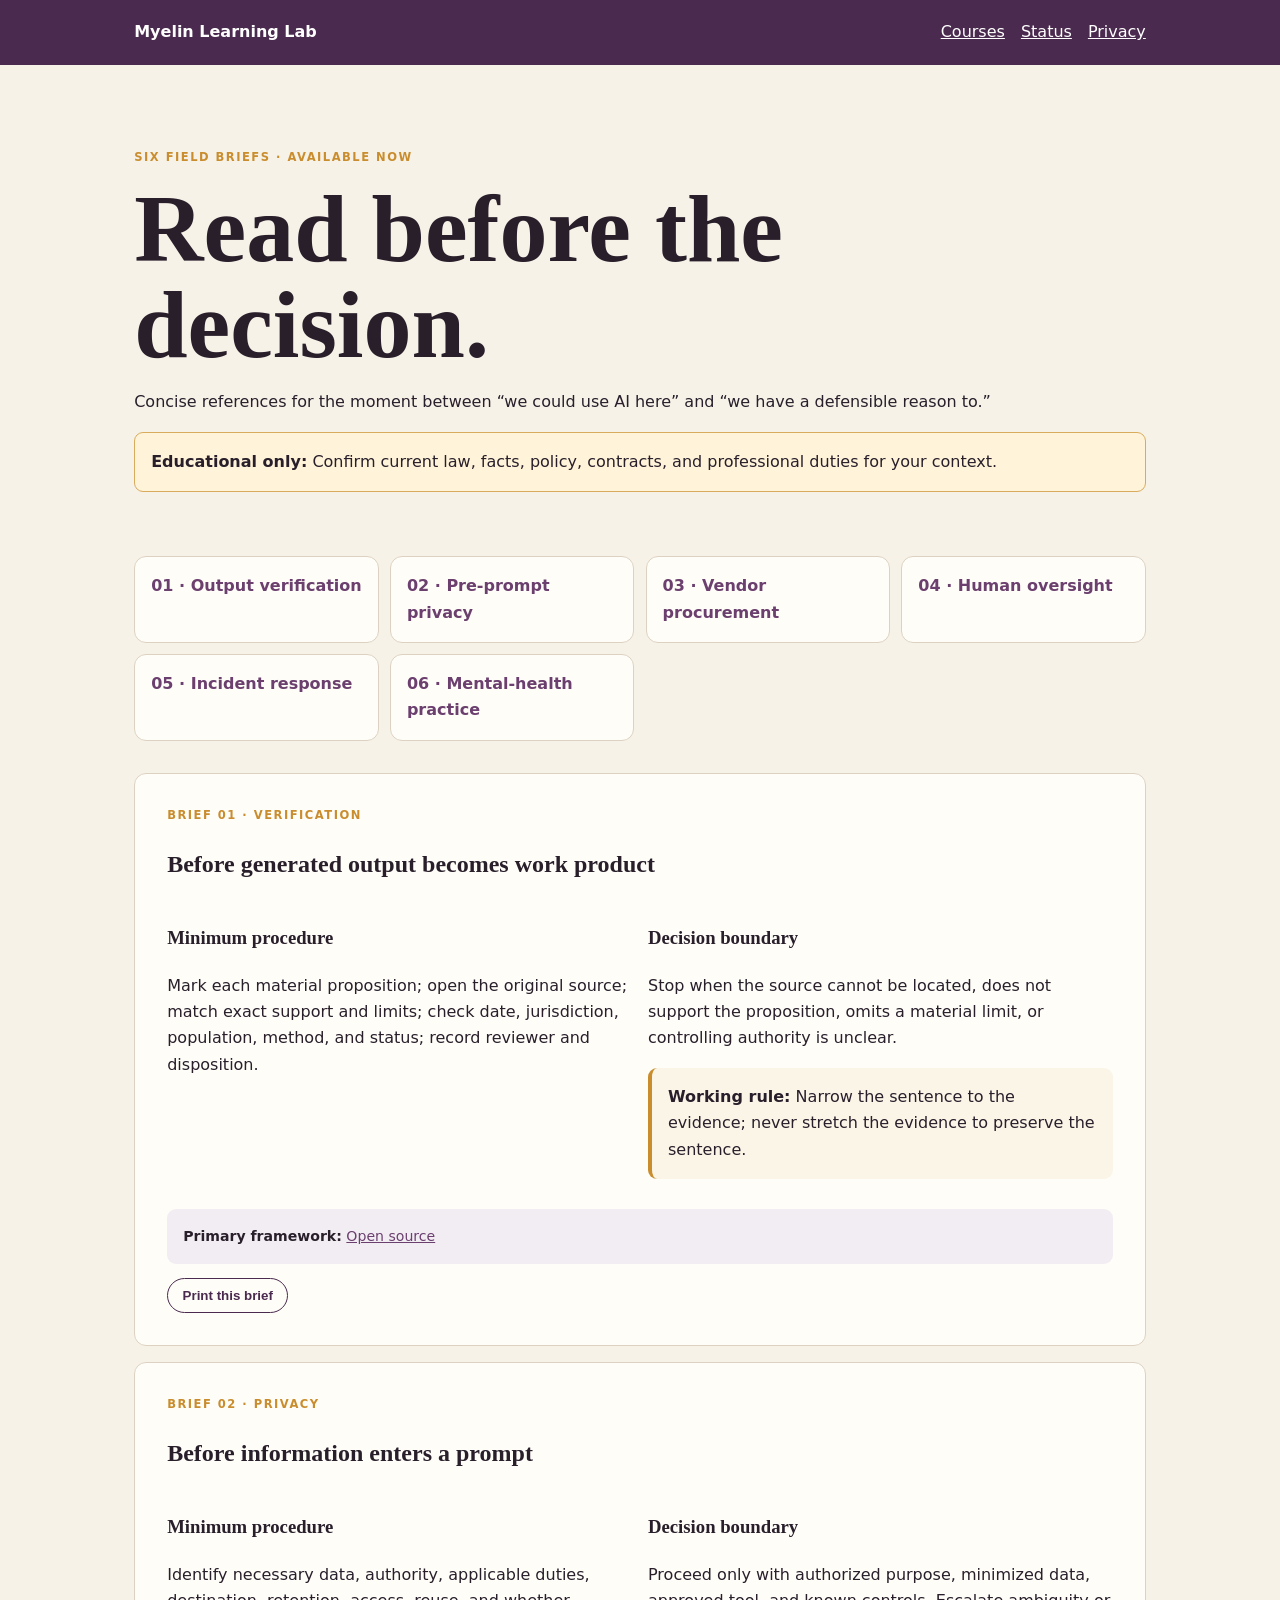
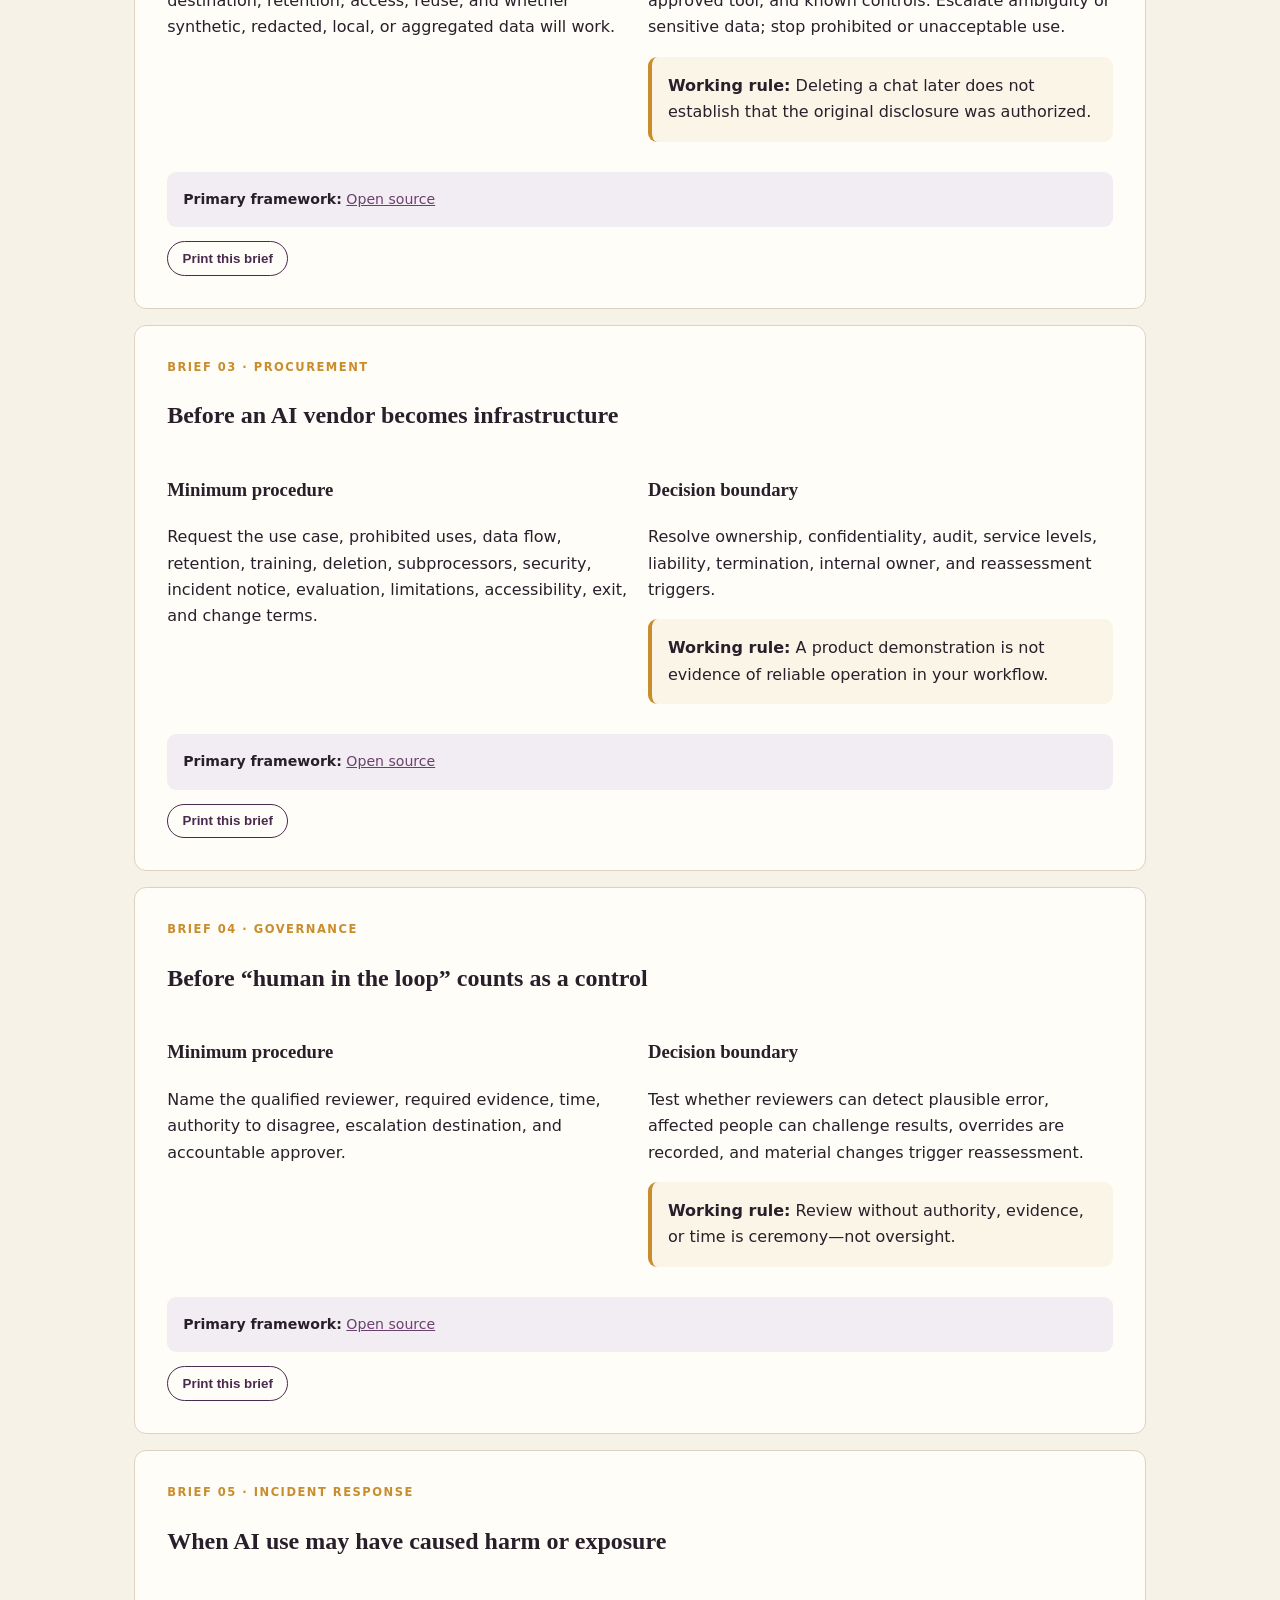
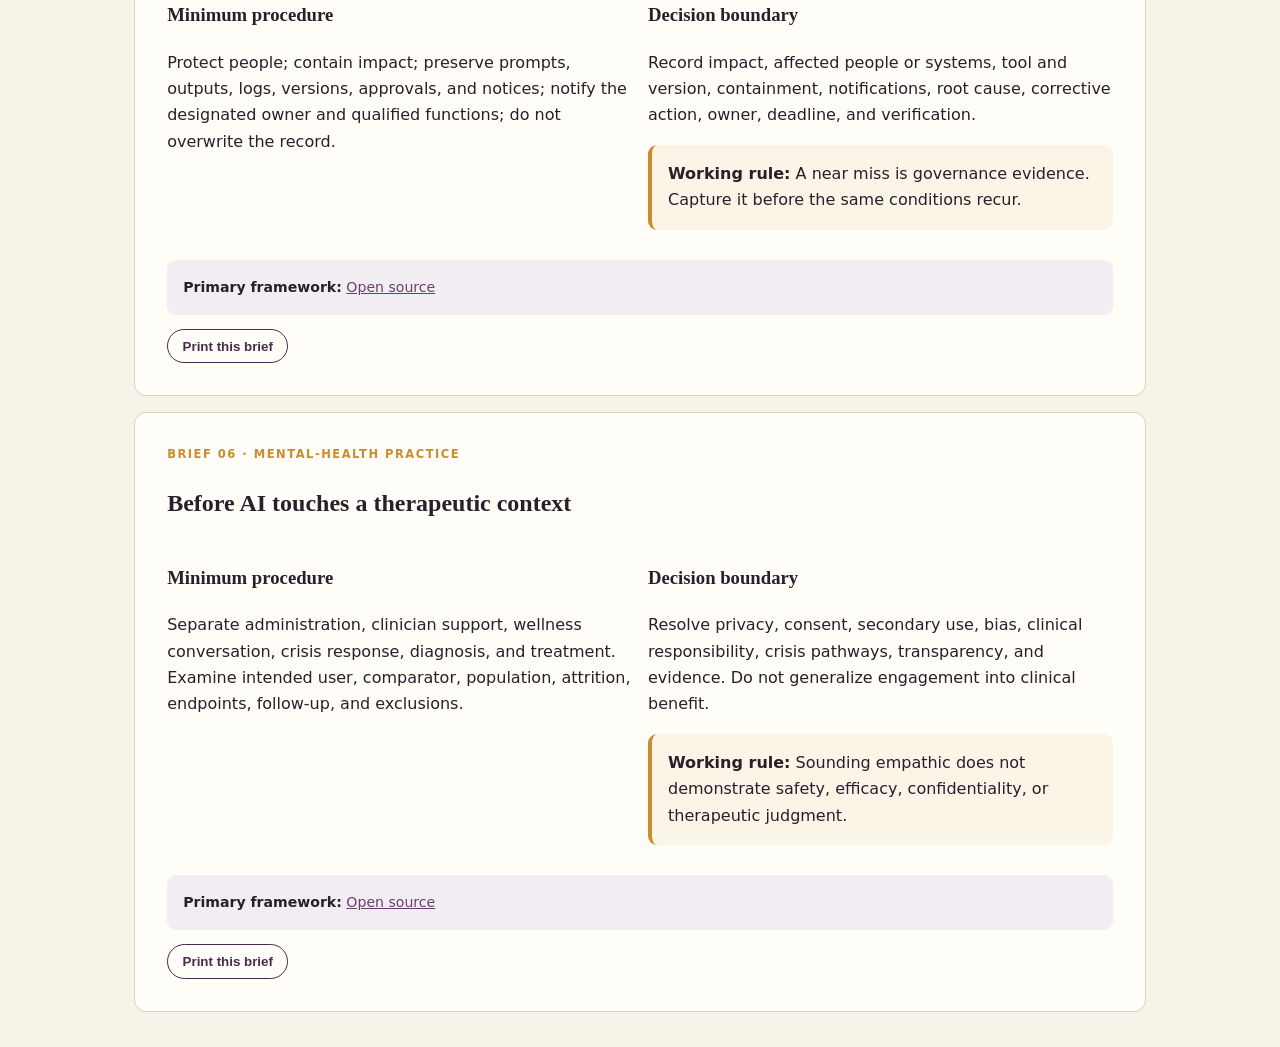
==== briefs.html @ 173fca07 "Add Myelin course and brief catalog" ====
<!doctype html><html lang="en"><head><meta charset="utf-8"><meta name="viewport" content="width=device-width,initial-scale=1"><title>Brief Library · Myelin</title><meta name="description" content="Six source-linked field briefs for responsible AI work."><style>:root{--p:#4a2a4e;--g:#c98d2e;--bg:#f7f2e8;--paper:#fffdf8;--ink:#281f2b;--line:#ddd2c1}*{box-sizing:border-box}html{scroll-behavior:smooth}body{margin:0;background:var(--bg);color:var(--ink);font:16px/1.65 system-ui}a{color:#6b3f6e}.wrap{max-width:1050px;margin:auto;padding:1.2rem}header{background:var(--p);color:white}header .wrap{display:flex;gap:1rem}header strong{margin-right:auto}header a{color:white}h1,h2,h3{font-family:Georgia,serif}.hero{padding:4rem 0 2rem}h1{font-size:clamp(3rem,8vw,6rem);line-height:1;margin:.15em 0}.eyebrow{text-transform:uppercase;letter-spacing:.13em;color:var(--g);font-size:.72rem;font-weight:800}.notice,.callout,.source{padding:1rem;border-radius:9px}.notice{background:#fff4d9;border:1px solid #d9ab5d}.index{display:grid;grid-template-columns:repeat(auto-fit,minmax(220px,1fr));gap:.7rem;margin:2rem 0}.index a,.brief{background:var(--paper);border:1px solid var(--line);border-radius:12px;padding:1rem}.index a{text-decoration:none;font-weight:750}.brief{margin:1rem 0;padding:clamp(1.2rem,4vw,2rem)}.cols{display:grid;grid-template-columns:1fr 1fr;gap:1rem}.callout{border-left:4px solid var(--g);background:#fbf5e8}.source{background:#f2edf3;font-size:.88rem}.print{border:1px solid var(--p);border-radius:999px;padding:.55rem .9rem;background:transparent;color:var(--p);font-weight:750}@media(max-width:700px){.cols{grid-template-columns:1fr}}@media print{header,.hero,.index,.print{display:none}.brief{display:none;border:0}.brief.printing{display:block}}</style></head><body><header><div class="wrap"><strong>Myelin Learning Lab</strong><a href="/">Courses</a><a href="/status">Status</a><a href="/privacy">Privacy</a></div></header><main class="wrap"><section class="hero"><div class="eyebrow">Six field briefs · available now</div><h1>Read before the decision.</h1><p>Concise references for the moment between “we could use AI here” and “we have a defensible reason to.”</p><div class="notice"><strong>Educational only:</strong> Confirm current law, facts, policy, contracts, and professional duties for your context.</div></section><nav class="index"><a href="#verification">01 · Output verification</a><a href="#privacy">02 · Pre-prompt privacy</a><a href="#procurement">03 · Vendor procurement</a><a href="#oversight">04 · Human oversight</a><a href="#incident">05 · Incident response</a><a href="#mental">06 · Mental-health practice</a></nav><section id="briefs"></section></main><script>
const briefs=[
['verification','Brief 01 · Verification','Before generated output becomes work product','Mark each material proposition; open the original source; match exact support and limits; check date, jurisdiction, population, method, and status; record reviewer and disposition.','Stop when the source cannot be located, does not support the proposition, omits a material limit, or controlling authority is unclear.','Narrow the sentence to the evidence; never stretch the evidence to preserve the sentence.','https://www.nist.gov/itl/ai-risk-management-framework'],
['privacy','Brief 02 · Privacy','Before information enters a prompt','Identify necessary data, authority, applicable duties, destination, retention, access, reuse, and whether synthetic, redacted, local, or aggregated data will work.','Proceed only with authorized purpose, minimized data, approved tool, and known controls. Escalate ambiguity or sensitive data; stop prohibited or unacceptable use.','Deleting a chat later does not establish that the original disclosure was authorized.','https://www.nist.gov/privacy-framework'],
['procurement','Brief 03 · Procurement','Before an AI vendor becomes infrastructure','Request the use case, prohibited uses, data flow, retention, training, deletion, subprocessors, security, incident notice, evaluation, limitations, accessibility, exit, and change terms.','Resolve ownership, confidentiality, audit, service levels, liability, termination, internal owner, and reassessment triggers.','A product demonstration is not evidence of reliable operation in your workflow.','https://www.ftc.gov/business-guidance/blog/2023/02/keep-your-ai-claims-check'],
['oversight','Brief 04 · Governance','Before “human in the loop” counts as a control','Name the qualified reviewer, required evidence, time, authority to disagree, escalation destination, and accountable approver.','Test whether reviewers can detect plausible error, affected people can challenge results, overrides are recorded, and material changes trigger reassessment.','Review without authority, evidence, or time is ceremony—not oversight.','https://www.nist.gov/itl/ai-risk-management-framework'],
['incident','Brief 05 · Incident response','When AI use may have caused harm or exposure','Protect people; contain impact; preserve prompts, outputs, logs, versions, approvals, and notices; notify the designated owner and qualified functions; do not overwrite the record.','Record impact, affected people or systems, tool and version, containment, notifications, root cause, corrective action, owner, deadline, and verification.','A near miss is governance evidence. Capture it before the same conditions recur.','https://www.nist.gov/publications/artificial-intelligence-risk-management-framework-generative-artificial-intelligence'],
['mental','Brief 06 · Mental-health practice','Before AI touches a therapeutic context','Separate administration, clinician support, wellness conversation, crisis response, diagnosis, and treatment. Examine intended user, comparator, population, attrition, endpoints, follow-up, and exclusions.','Resolve privacy, consent, secondary use, bias, clinical responsibility, crisis pathways, transparency, and evidence. Do not generalize engagement into clinical benefit.','Sounding empathic does not demonstrate safety, efficacy, confidentiality, or therapeutic judgment.','https://www.who.int/publications/i/item/9789240029200']];
document.getElementById('briefs').innerHTML=briefs.map(b=>`<article class="brief" id="${b[0]}"><div class="eyebrow">${b[1]}</div><h2>${b[2]}</h2><div class="cols"><div><h3>Minimum procedure</h3><p>${b[3]}</p></div><div><h3>Decision boundary</h3><p>${b[4]}</p><p class="callout"><strong>Working rule:</strong> ${b[5]}</p></div></div><p class="source"><strong>Primary framework:</strong> <a target="_blank" rel="noopener" href="${b[6]}">Open source</a></p><button class="print">Print this brief</button></article>`).join('');document.querySelectorAll('.print').forEach(x=>x.onclick=()=>{let a=x.closest('.brief');a.classList.add('printing');print();a.classList.remove('printing')});
</script></body></html>
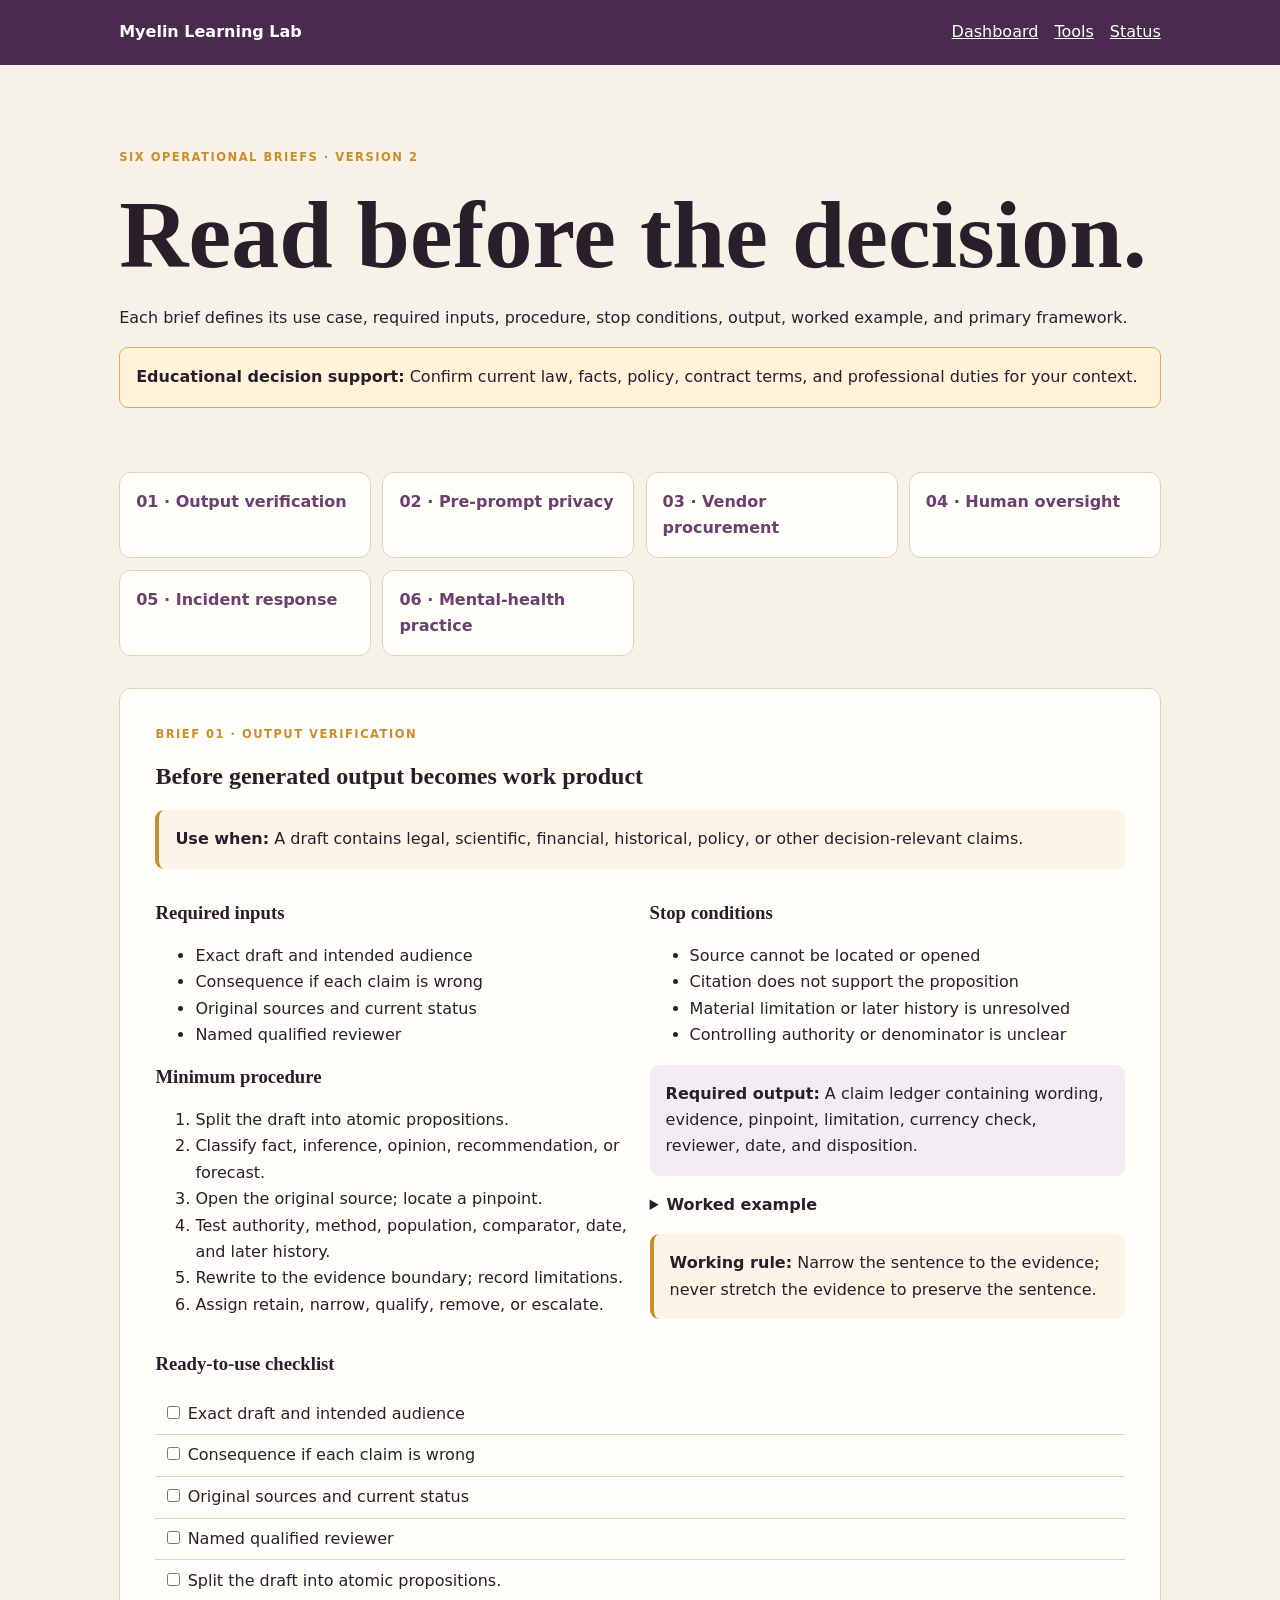
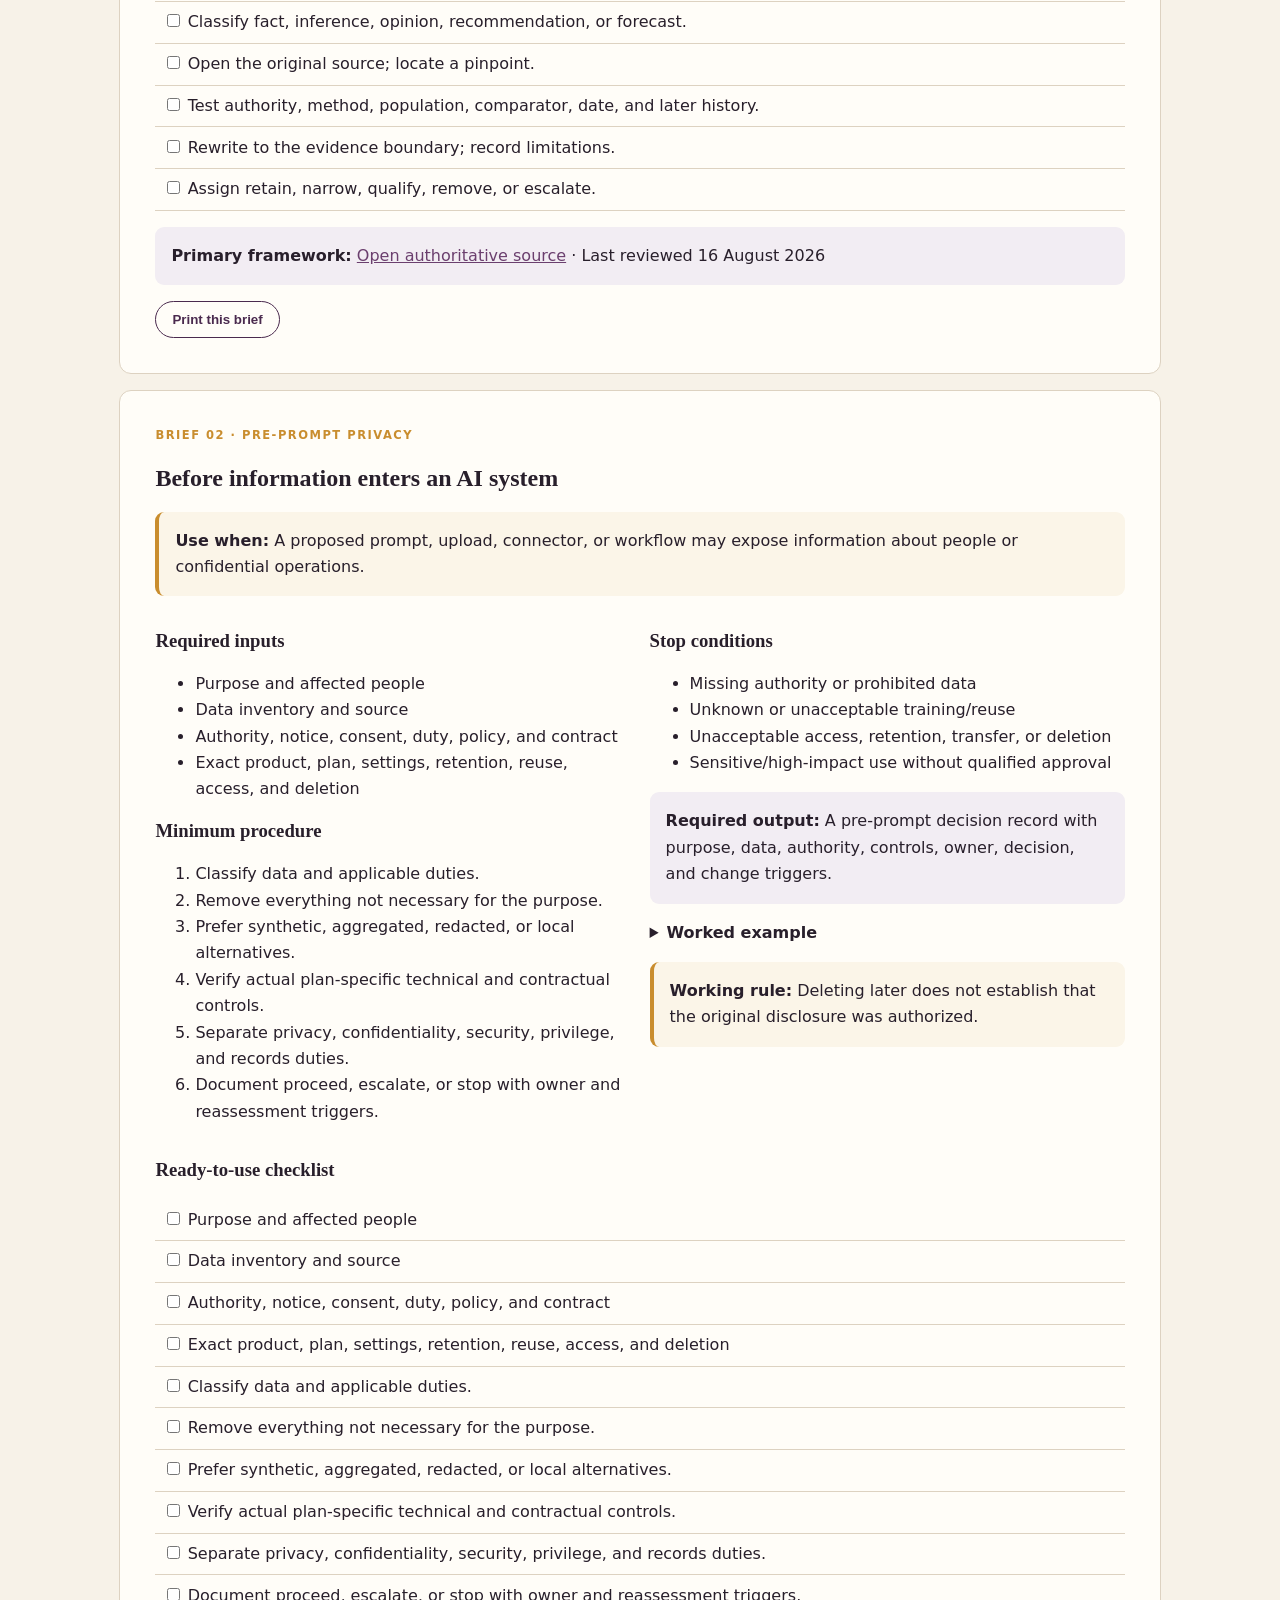
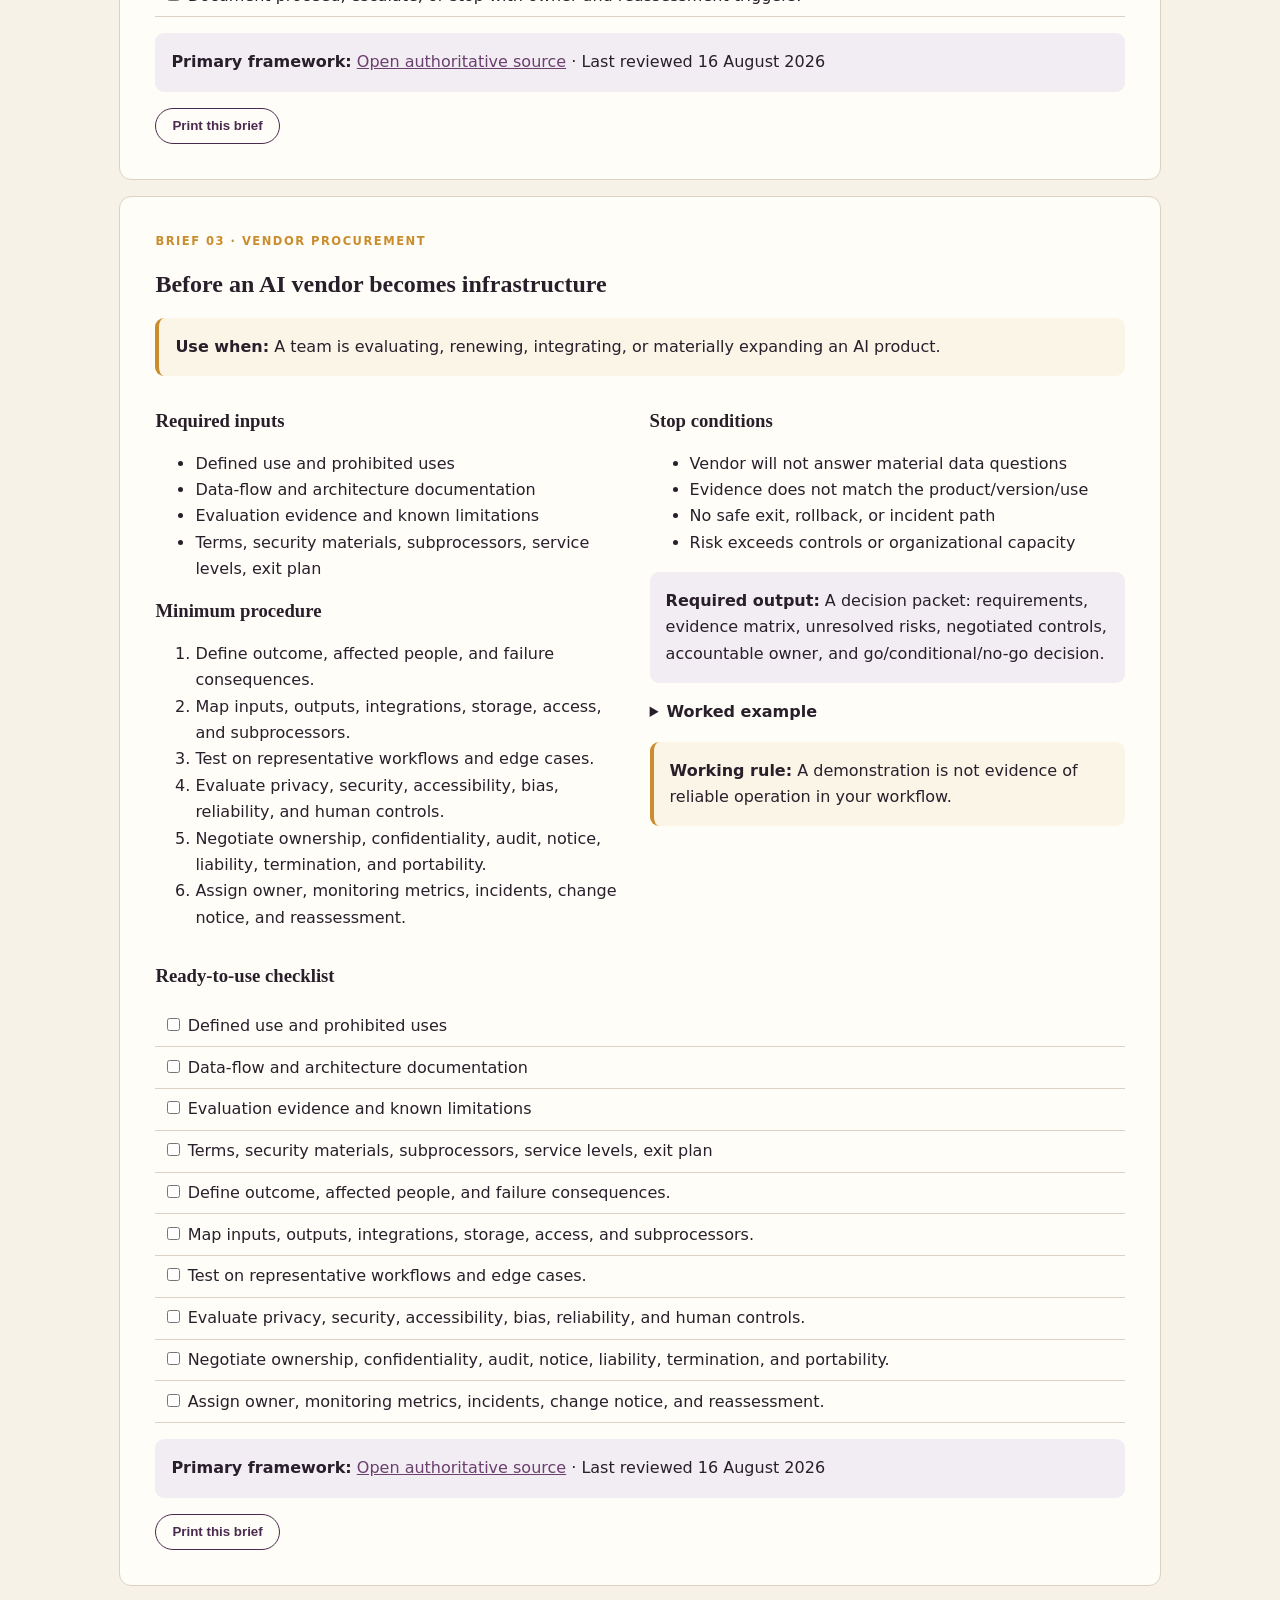
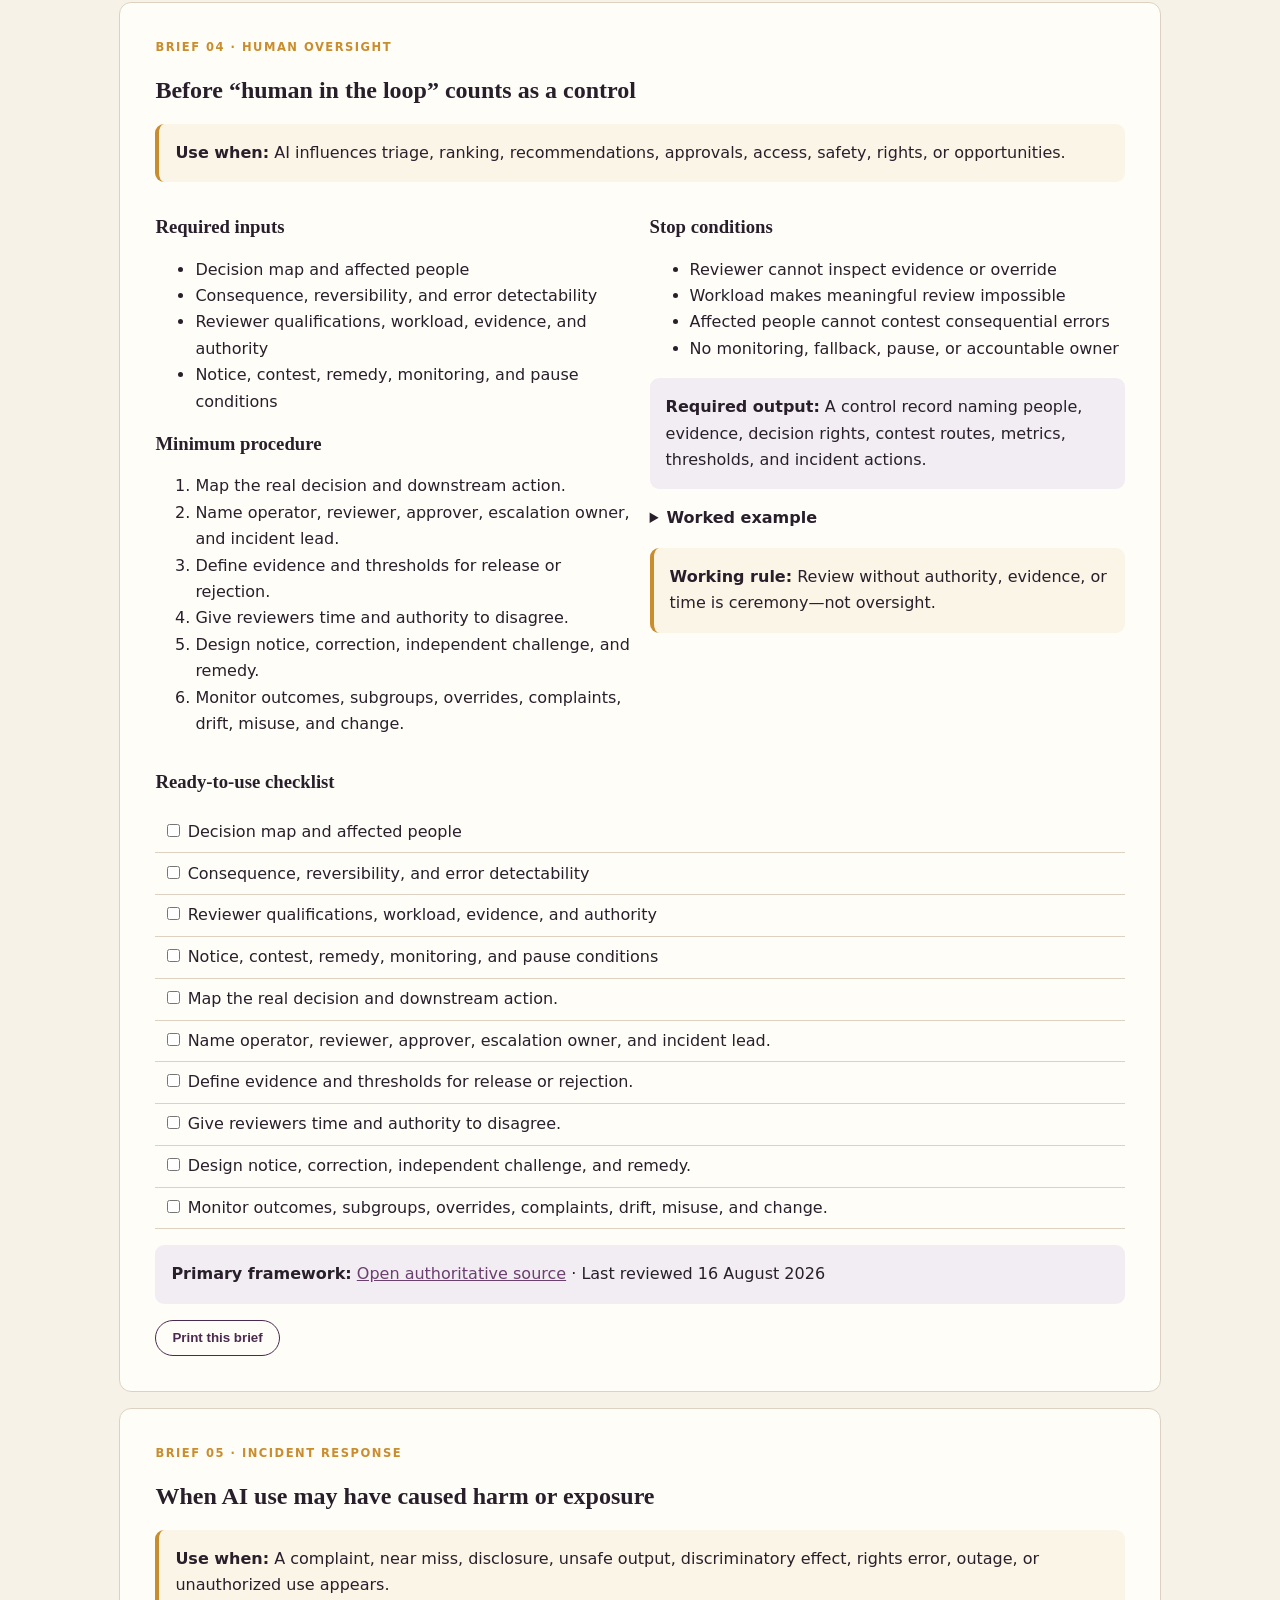
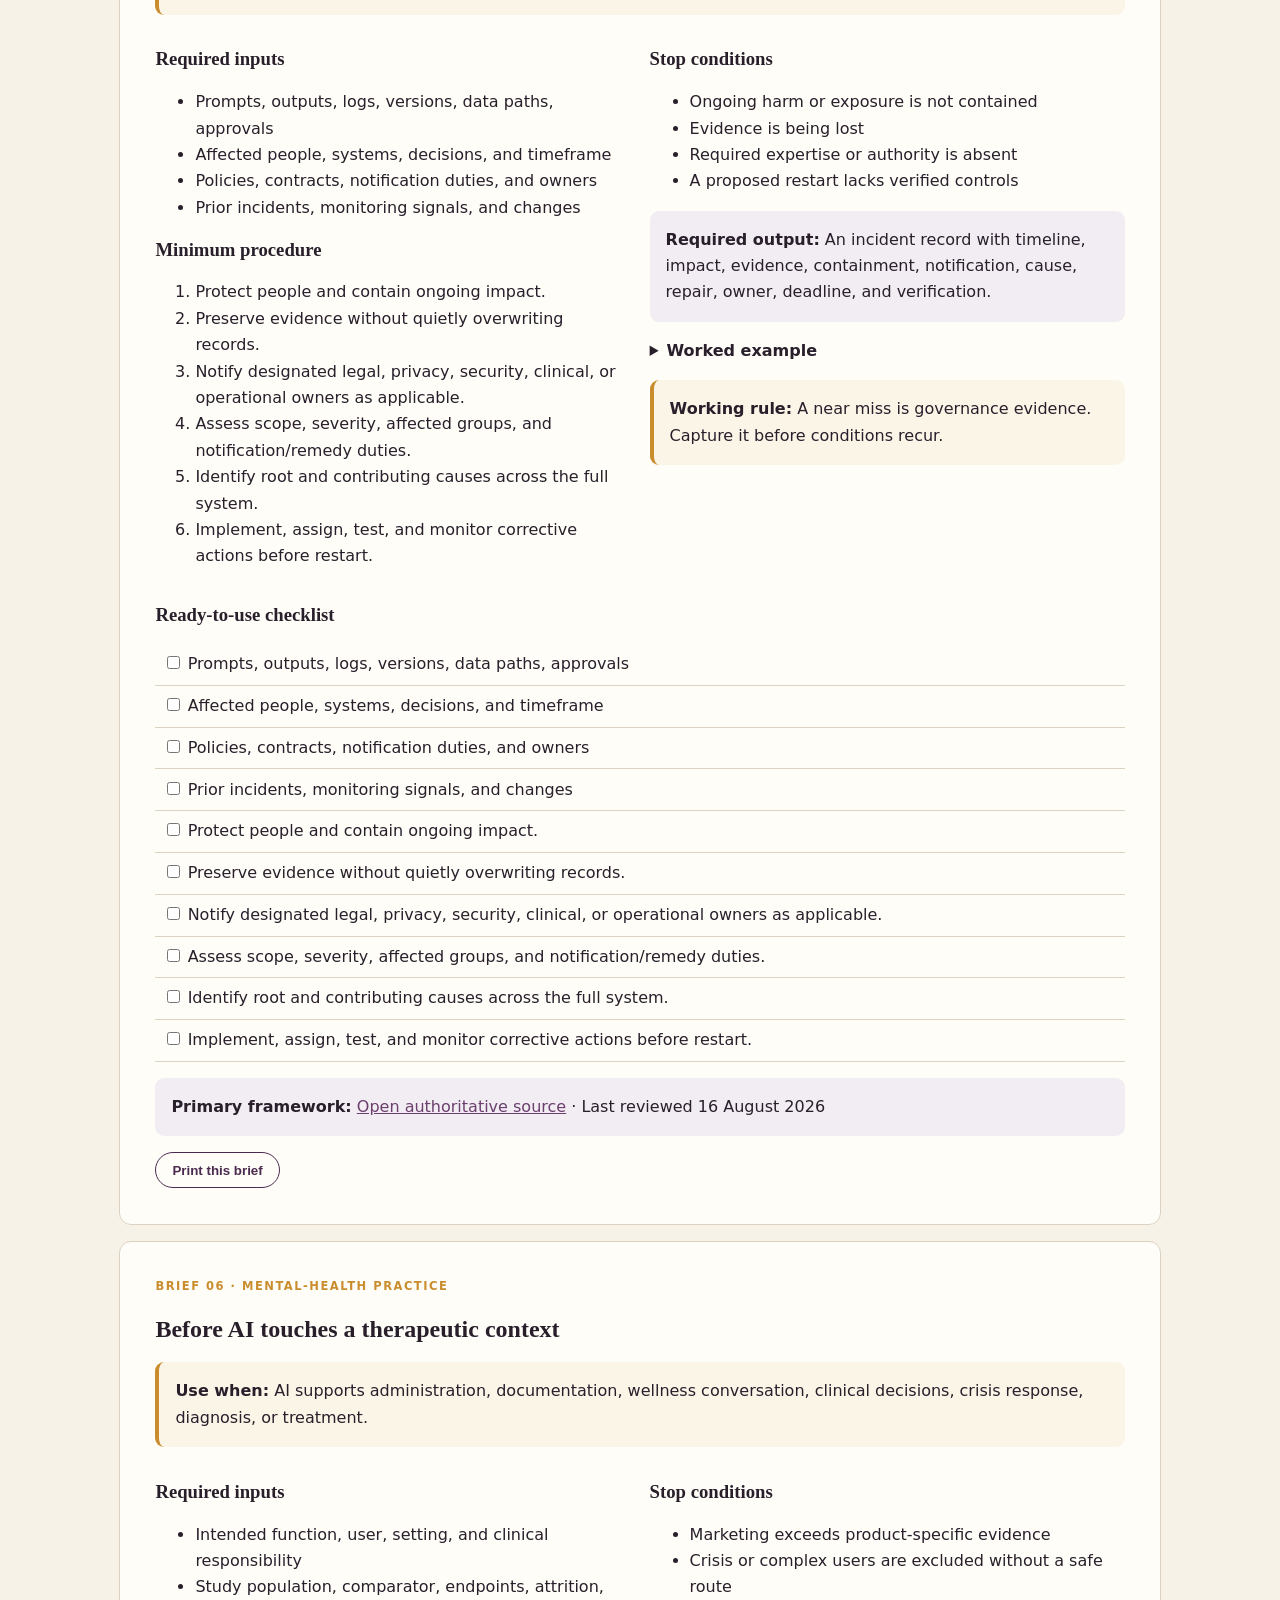
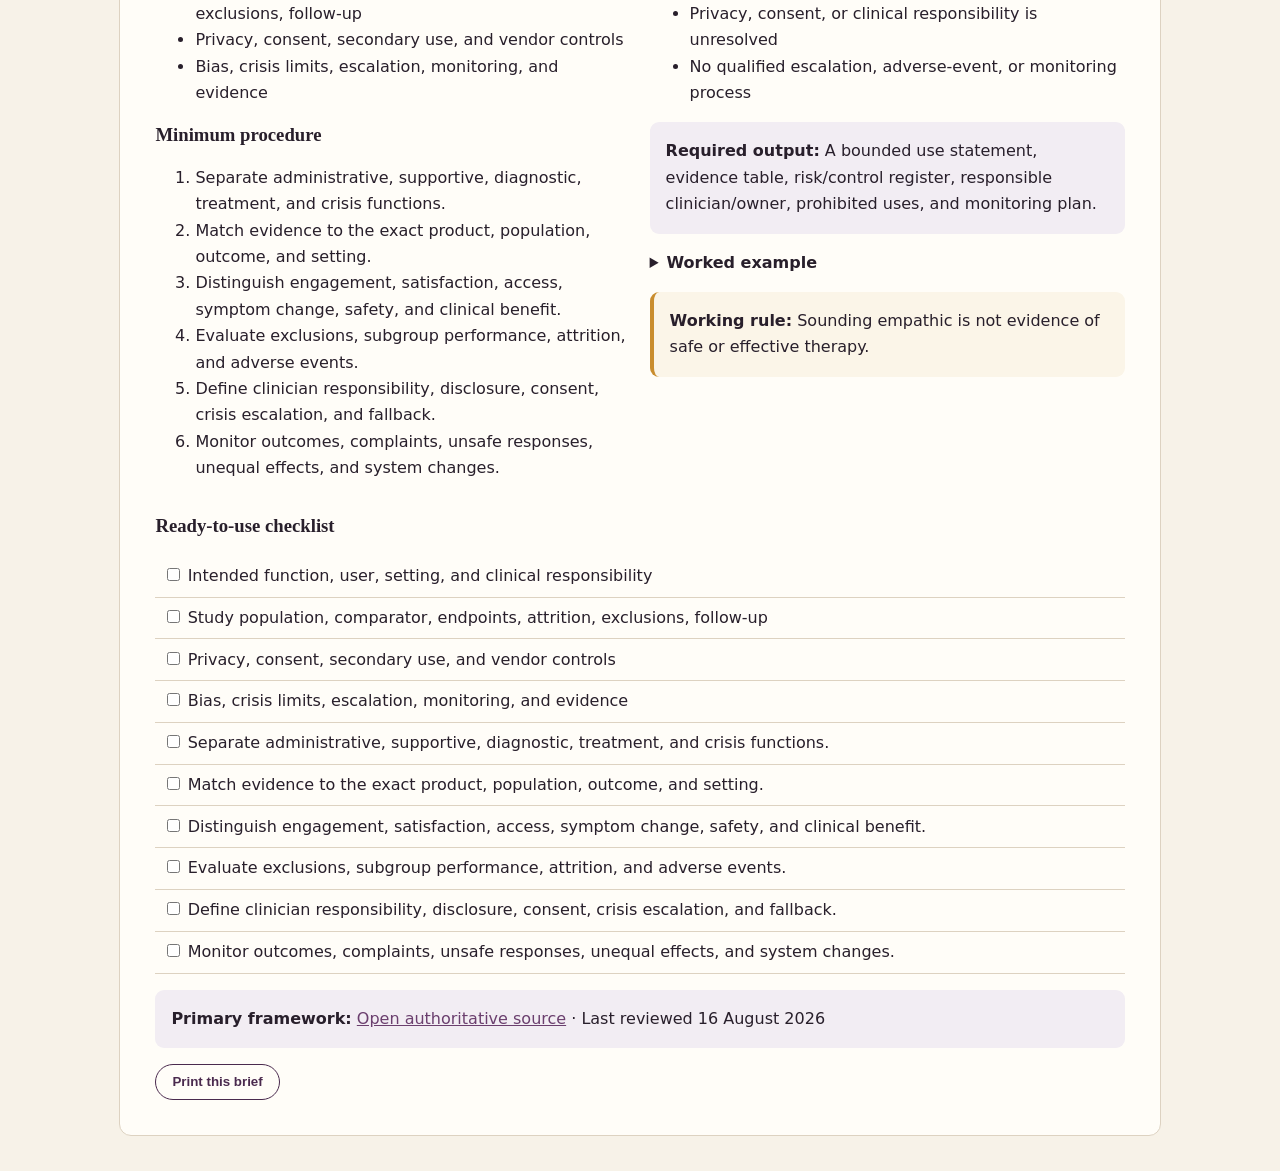
==== commit 671566ba: "Deepen Myelin learning experience" ====
--- a/briefs.html
+++ b/briefs.html
@@ -1,10 +1,10 @@
-<!doctype html><html lang="en"><head><meta charset="utf-8"><meta name="viewport" content="width=device-width,initial-scale=1"><title>Brief Library · Myelin</title><meta name="description" content="Six source-linked field briefs for responsible AI work."><style>:root{--p:#4a2a4e;--g:#c98d2e;--bg:#f7f2e8;--paper:#fffdf8;--ink:#281f2b;--line:#ddd2c1}*{box-sizing:border-box}html{scroll-behavior:smooth}body{margin:0;background:var(--bg);color:var(--ink);font:16px/1.65 system-ui}a{color:#6b3f6e}.wrap{max-width:1050px;margin:auto;padding:1.2rem}header{background:var(--p);color:white}header .wrap{display:flex;gap:1rem}header strong{margin-right:auto}header a{color:white}h1,h2,h3{font-family:Georgia,serif}.hero{padding:4rem 0 2rem}h1{font-size:clamp(3rem,8vw,6rem);line-height:1;margin:.15em 0}.eyebrow{text-transform:uppercase;letter-spacing:.13em;color:var(--g);font-size:.72rem;font-weight:800}.notice,.callout,.source{padding:1rem;border-radius:9px}.notice{background:#fff4d9;border:1px solid #d9ab5d}.index{display:grid;grid-template-columns:repeat(auto-fit,minmax(220px,1fr));gap:.7rem;margin:2rem 0}.index a,.brief{background:var(--paper);border:1px solid var(--line);border-radius:12px;padding:1rem}.index a{text-decoration:none;font-weight:750}.brief{margin:1rem 0;padding:clamp(1.2rem,4vw,2rem)}.cols{display:grid;grid-template-columns:1fr 1fr;gap:1rem}.callout{border-left:4px solid var(--g);background:#fbf5e8}.source{background:#f2edf3;font-size:.88rem}.print{border:1px solid var(--p);border-radius:999px;padding:.55rem .9rem;background:transparent;color:var(--p);font-weight:750}@media(max-width:700px){.cols{grid-template-columns:1fr}}@media print{header,.hero,.index,.print{display:none}.brief{display:none;border:0}.brief.printing{display:block}}</style></head><body><header><div class="wrap"><strong>Myelin Learning Lab</strong><a href="/">Courses</a><a href="/status">Status</a><a href="/privacy">Privacy</a></div></header><main class="wrap"><section class="hero"><div class="eyebrow">Six field briefs · available now</div><h1>Read before the decision.</h1><p>Concise references for the moment between “we could use AI here” and “we have a defensible reason to.”</p><div class="notice"><strong>Educational only:</strong> Confirm current law, facts, policy, contracts, and professional duties for your context.</div></section><nav class="index"><a href="#verification">01 · Output verification</a><a href="#privacy">02 · Pre-prompt privacy</a><a href="#procurement">03 · Vendor procurement</a><a href="#oversight">04 · Human oversight</a><a href="#incident">05 · Incident response</a><a href="#mental">06 · Mental-health practice</a></nav><section id="briefs"></section></main><script>
-const briefs=[
-['verification','Brief 01 · Verification','Before generated output becomes work product','Mark each material proposition; open the original source; match exact support and limits; check date, jurisdiction, population, method, and status; record reviewer and disposition.','Stop when the source cannot be located, does not support the proposition, omits a material limit, or controlling authority is unclear.','Narrow the sentence to the evidence; never stretch the evidence to preserve the sentence.','https://www.nist.gov/itl/ai-risk-management-framework'],
-['privacy','Brief 02 · Privacy','Before information enters a prompt','Identify necessary data, authority, applicable duties, destination, retention, access, reuse, and whether synthetic, redacted, local, or aggregated data will work.','Proceed only with authorized purpose, minimized data, approved tool, and known controls. Escalate ambiguity or sensitive data; stop prohibited or unacceptable use.','Deleting a chat later does not establish that the original disclosure was authorized.','https://www.nist.gov/privacy-framework'],
-['procurement','Brief 03 · Procurement','Before an AI vendor becomes infrastructure','Request the use case, prohibited uses, data flow, retention, training, deletion, subprocessors, security, incident notice, evaluation, limitations, accessibility, exit, and change terms.','Resolve ownership, confidentiality, audit, service levels, liability, termination, internal owner, and reassessment triggers.','A product demonstration is not evidence of reliable operation in your workflow.','https://www.ftc.gov/business-guidance/blog/2023/02/keep-your-ai-claims-check'],
-['oversight','Brief 04 · Governance','Before “human in the loop” counts as a control','Name the qualified reviewer, required evidence, time, authority to disagree, escalation destination, and accountable approver.','Test whether reviewers can detect plausible error, affected people can challenge results, overrides are recorded, and material changes trigger reassessment.','Review without authority, evidence, or time is ceremony—not oversight.','https://www.nist.gov/itl/ai-risk-management-framework'],
-['incident','Brief 05 · Incident response','When AI use may have caused harm or exposure','Protect people; contain impact; preserve prompts, outputs, logs, versions, approvals, and notices; notify the designated owner and qualified functions; do not overwrite the record.','Record impact, affected people or systems, tool and version, containment, notifications, root cause, corrective action, owner, deadline, and verification.','A near miss is governance evidence. Capture it before the same conditions recur.','https://www.nist.gov/publications/artificial-intelligence-risk-management-framework-generative-artificial-intelligence'],
-['mental','Brief 06 · Mental-health practice','Before AI touches a therapeutic context','Separate administration, clinician support, wellness conversation, crisis response, diagnosis, and treatment. Examine intended user, comparator, population, attrition, endpoints, follow-up, and exclusions.','Resolve privacy, consent, secondary use, bias, clinical responsibility, crisis pathways, transparency, and evidence. Do not generalize engagement into clinical benefit.','Sounding empathic does not demonstrate safety, efficacy, confidentiality, or therapeutic judgment.','https://www.who.int/publications/i/item/9789240029200']];
-document.getElementById('briefs').innerHTML=briefs.map(b=>`<article class="brief" id="${b[0]}"><div class="eyebrow">${b[1]}</div><h2>${b[2]}</h2><div class="cols"><div><h3>Minimum procedure</h3><p>${b[3]}</p></div><div><h3>Decision boundary</h3><p>${b[4]}</p><p class="callout"><strong>Working rule:</strong> ${b[5]}</p></div></div><p class="source"><strong>Primary framework:</strong> <a target="_blank" rel="noopener" href="${b[6]}">Open source</a></p><button class="print">Print this brief</button></article>`).join('');document.querySelectorAll('.print').forEach(x=>x.onclick=()=>{let a=x.closest('.brief');a.classList.add('printing');print();a.classList.remove('printing')});
+<!doctype html><html lang="en"><head><meta charset="utf-8"><meta name="viewport" content="width=device-width,initial-scale=1"><title>Field Brief Library · Myelin</title><meta name="description" content="Six detailed, source-linked field briefs for responsible AI decisions."><style>:root{--p:#4a2a4e;--g:#c98d2e;--bg:#f7f2e8;--paper:#fffdf8;--line:#ddd2c1}*{box-sizing:border-box}html{scroll-behavior:smooth}body{margin:0;background:var(--bg);color:#281f2b;font:16px/1.65 system-ui}a{color:#6b3f6e}.wrap{max-width:1080px;margin:auto;padding:1.2rem}header{background:var(--p);color:white}header .wrap{display:flex;gap:1rem;align-items:center;flex-wrap:wrap}header strong{margin-right:auto}header a{color:white}h1,h2,h3{font-family:Georgia,serif;line-height:1.12}.hero{padding:4rem 0 2rem}h1{font-size:clamp(3rem,8vw,6rem);margin:.15em 0}.eyebrow{text-transform:uppercase;letter-spacing:.13em;color:var(--g);font-size:.72rem;font-weight:800}.notice,.callout,.source,.output{padding:1rem;border-radius:9px}.notice{background:#fff4d9;border:1px solid #d9ab5d}.index{display:grid;grid-template-columns:repeat(auto-fit,minmax(220px,1fr));gap:.7rem;margin:2rem 0}.index a,.brief{background:var(--paper);border:1px solid var(--line);border-radius:12px;padding:1rem}.index a{text-decoration:none;font-weight:750}.brief{margin:1rem 0;padding:clamp(1.2rem,4vw,2.2rem)}.cols{display:grid;grid-template-columns:1fr 1fr;gap:1.2rem}.callout{border-left:4px solid var(--g);background:#fbf5e8}.source,.output{background:#f2edf3}.checklist label{display:block;padding:.45rem;border-bottom:1px solid var(--line)}.print{border:1px solid var(--p);border-radius:999px;padding:.6rem 1rem;background:transparent;color:var(--p);font-weight:750;cursor:pointer}details{margin:1rem 0}summary{cursor:pointer;font-weight:800}@media(max-width:700px){.cols{grid-template-columns:1fr}}@media print{header,.hero,.index,.print{display:none}.brief{display:none;border:0}.brief.printing{display:block}}</style></head><body><header><div class="wrap"><strong>Myelin Learning Lab</strong><a href="/">Dashboard</a><a href="/tools">Tools</a><a href="/status">Status</a></div></header><main class="wrap"><section class="hero"><div class="eyebrow">Six operational briefs · version 2</div><h1>Read before the decision.</h1><p>Each brief defines its use case, required inputs, procedure, stop conditions, output, worked example, and primary framework.</p><div class="notice"><strong>Educational decision support:</strong> Confirm current law, facts, policy, contract terms, and professional duties for your context.</div></section><nav class="index" id="index"></nav><section id="briefs"></section></main><script>
+const B=[
+{id:'verification',n:'01',name:'Output verification',title:'Before generated output becomes work product',use:'A draft contains legal, scientific, financial, historical, policy, or other decision-relevant claims.',inputs:['Exact draft and intended audience','Consequence if each claim is wrong','Original sources and current status','Named qualified reviewer'],steps:['Split the draft into atomic propositions.','Classify fact, inference, opinion, recommendation, or forecast.','Open the original source; locate a pinpoint.','Test authority, method, population, comparator, date, and later history.','Rewrite to the evidence boundary; record limitations.','Assign retain, narrow, qualify, remove, or escalate.'],stops:['Source cannot be located or opened','Citation does not support the proposition','Material limitation or later history is unresolved','Controlling authority or denominator is unclear'],out:'A claim ledger containing wording, evidence, pinpoint, limitation, currency check, reviewer, date, and disposition.',example:'“Research proves AI improves care” becomes separate access, utilization, outcome, equity, and causation claims. Each is tested independently.',rule:'Narrow the sentence to the evidence; never stretch the evidence to preserve the sentence.',src:'https://www.nist.gov/itl/ai-risk-management-framework'},
+{id:'privacy',n:'02',name:'Pre-prompt privacy',title:'Before information enters an AI system',use:'A proposed prompt, upload, connector, or workflow may expose information about people or confidential operations.',inputs:['Purpose and affected people','Data inventory and source','Authority, notice, consent, duty, policy, and contract','Exact product, plan, settings, retention, reuse, access, and deletion'],steps:['Classify data and applicable duties.','Remove everything not necessary for the purpose.','Prefer synthetic, aggregated, redacted, or local alternatives.','Verify actual plan-specific technical and contractual controls.','Separate privacy, confidentiality, security, privilege, and records duties.','Document proceed, escalate, or stop with owner and reassessment triggers.'],stops:['Missing authority or prohibited data','Unknown or unacceptable training/reuse','Unacceptable access, retention, transfer, or deletion','Sensitive/high-impact use without qualified approval'],out:'A pre-prompt decision record with purpose, data, authority, controls, owner, decision, and change triggers.',example:'A contract summary needs dates but not party identities: use only necessary clauses in an approved workflow and retain secure source records separately.',rule:'Deleting later does not establish that the original disclosure was authorized.',src:'https://www.nist.gov/privacy-framework'},
+{id:'procurement',n:'03',name:'Vendor procurement',title:'Before an AI vendor becomes infrastructure',use:'A team is evaluating, renewing, integrating, or materially expanding an AI product.',inputs:['Defined use and prohibited uses','Data-flow and architecture documentation','Evaluation evidence and known limitations','Terms, security materials, subprocessors, service levels, exit plan'],steps:['Define outcome, affected people, and failure consequences.','Map inputs, outputs, integrations, storage, access, and subprocessors.','Test on representative workflows and edge cases.','Evaluate privacy, security, accessibility, bias, reliability, and human controls.','Negotiate ownership, confidentiality, audit, notice, liability, termination, and portability.','Assign owner, monitoring metrics, incidents, change notice, and reassessment.'],stops:['Vendor will not answer material data questions','Evidence does not match the product/version/use','No safe exit, rollback, or incident path','Risk exceeds controls or organizational capacity'],out:'A decision packet: requirements, evidence matrix, unresolved risks, negotiated controls, accountable owner, and go/conditional/no-go decision.',example:'A polished demonstration is tested against real error modes, representative users, administrative configuration, and contract language before approval.',rule:'A demonstration is not evidence of reliable operation in your workflow.',src:'https://www.ftc.gov/business-guidance/blog/2023/02/keep-your-ai-claims-check'},
+{id:'oversight',n:'04',name:'Human oversight',title:'Before “human in the loop” counts as a control',use:'AI influences triage, ranking, recommendations, approvals, access, safety, rights, or opportunities.',inputs:['Decision map and affected people','Consequence, reversibility, and error detectability','Reviewer qualifications, workload, evidence, and authority','Notice, contest, remedy, monitoring, and pause conditions'],steps:['Map the real decision and downstream action.','Name operator, reviewer, approver, escalation owner, and incident lead.','Define evidence and thresholds for release or rejection.','Give reviewers time and authority to disagree.','Design notice, correction, independent challenge, and remedy.','Monitor outcomes, subgroups, overrides, complaints, drift, misuse, and change.'],stops:['Reviewer cannot inspect evidence or override','Workload makes meaningful review impossible','Affected people cannot contest consequential errors','No monitoring, fallback, pause, or accountable owner'],out:'A control record naming people, evidence, decision rights, contest routes, metrics, thresholds, and incident actions.',example:'A benefits-review prioritization model is treated as consequential triage because it can delay access even if it does not issue the final eligibility decision.',rule:'Review without authority, evidence, or time is ceremony—not oversight.',src:'https://www.nist.gov/itl/ai-risk-management-framework'},
+{id:'incident',n:'05',name:'Incident response',title:'When AI use may have caused harm or exposure',use:'A complaint, near miss, disclosure, unsafe output, discriminatory effect, rights error, outage, or unauthorized use appears.',inputs:['Prompts, outputs, logs, versions, data paths, approvals','Affected people, systems, decisions, and timeframe','Policies, contracts, notification duties, and owners','Prior incidents, monitoring signals, and changes'],steps:['Protect people and contain ongoing impact.','Preserve evidence without quietly overwriting records.','Notify designated legal, privacy, security, clinical, or operational owners as applicable.','Assess scope, severity, affected groups, and notification/remedy duties.','Identify root and contributing causes across the full system.','Implement, assign, test, and monitor corrective actions before restart.'],stops:['Ongoing harm or exposure is not contained','Evidence is being lost','Required expertise or authority is absent','A proposed restart lacks verified controls'],out:'An incident record with timeline, impact, evidence, containment, notification, cause, repair, owner, deadline, and verification.',example:'Confidential text appears in summaries: stop the workflow, preserve evidence, assess scope, contain access, support affected people, fix pathways, and verify before restart.',rule:'A near miss is governance evidence. Capture it before conditions recur.',src:'https://www.nist.gov/publications/artificial-intelligence-risk-management-framework-generative-artificial-intelligence'},
+{id:'mental',n:'06',name:'Mental-health practice',title:'Before AI touches a therapeutic context',use:'AI supports administration, documentation, wellness conversation, clinical decisions, crisis response, diagnosis, or treatment.',inputs:['Intended function, user, setting, and clinical responsibility','Study population, comparator, endpoints, attrition, exclusions, follow-up','Privacy, consent, secondary use, and vendor controls','Bias, crisis limits, escalation, monitoring, and evidence'],steps:['Separate administrative, supportive, diagnostic, treatment, and crisis functions.','Match evidence to the exact product, population, outcome, and setting.','Distinguish engagement, satisfaction, access, symptom change, safety, and clinical benefit.','Evaluate exclusions, subgroup performance, attrition, and adverse events.','Define clinician responsibility, disclosure, consent, crisis escalation, and fallback.','Monitor outcomes, complaints, unsafe responses, unequal effects, and system changes.'],stops:['Marketing exceeds product-specific evidence','Crisis or complex users are excluded without a safe route','Privacy, consent, or clinical responsibility is unresolved','No qualified escalation, adverse-event, or monitoring process'],out:'A bounded use statement, evidence table, risk/control register, responsible clinician/owner, prohibited uses, and monitoring plan.',example:'An empathic chatbot is not described as therapeutic because conversational quality alone does not establish efficacy, safety, confidentiality, or clinical judgment.',rule:'Sounding empathic is not evidence of safe or effective therapy.',src:'https://www.who.int/publications/i/item/9789240029200'}];
+index.innerHTML=B.map(b=>`<a href="#${b.id}">${b.n} · ${b.name}</a>`).join('');briefs.innerHTML=B.map(b=>`<article class="brief" id="${b.id}"><div class="eyebrow">Brief ${b.n} · ${b.name}</div><h2>${b.title}</h2><p class="callout"><strong>Use when:</strong> ${b.use}</p><div class="cols"><div><h3>Required inputs</h3><ul>${b.inputs.map(x=>`<li>${x}</li>`).join('')}</ul><h3>Minimum procedure</h3><ol>${b.steps.map(x=>`<li>${x}</li>`).join('')}</ol></div><div><h3>Stop conditions</h3><ul>${b.stops.map(x=>`<li>${x}</li>`).join('')}</ul><p class="output"><strong>Required output:</strong> ${b.out}</p><details><summary>Worked example</summary><p>${b.example}</p></details><p class="callout"><strong>Working rule:</strong> ${b.rule}</p></div></div><div class="checklist"><h3>Ready-to-use checklist</h3>${[...b.inputs,...b.steps].map((x,i)=>`<label><input type="checkbox"> ${x}</label>`).join('')}</div><p class="source"><strong>Primary framework:</strong> <a target="_blank" rel="noopener" href="${b.src}">Open authoritative source</a> · Last reviewed 16 August 2026</p><button class="print">Print this brief</button></article>`).join('');document.querySelectorAll('.print').forEach(x=>x.onclick=()=>{let a=x.closest('.brief');a.classList.add('printing');print();a.classList.remove('printing')});
 </script></body></html>
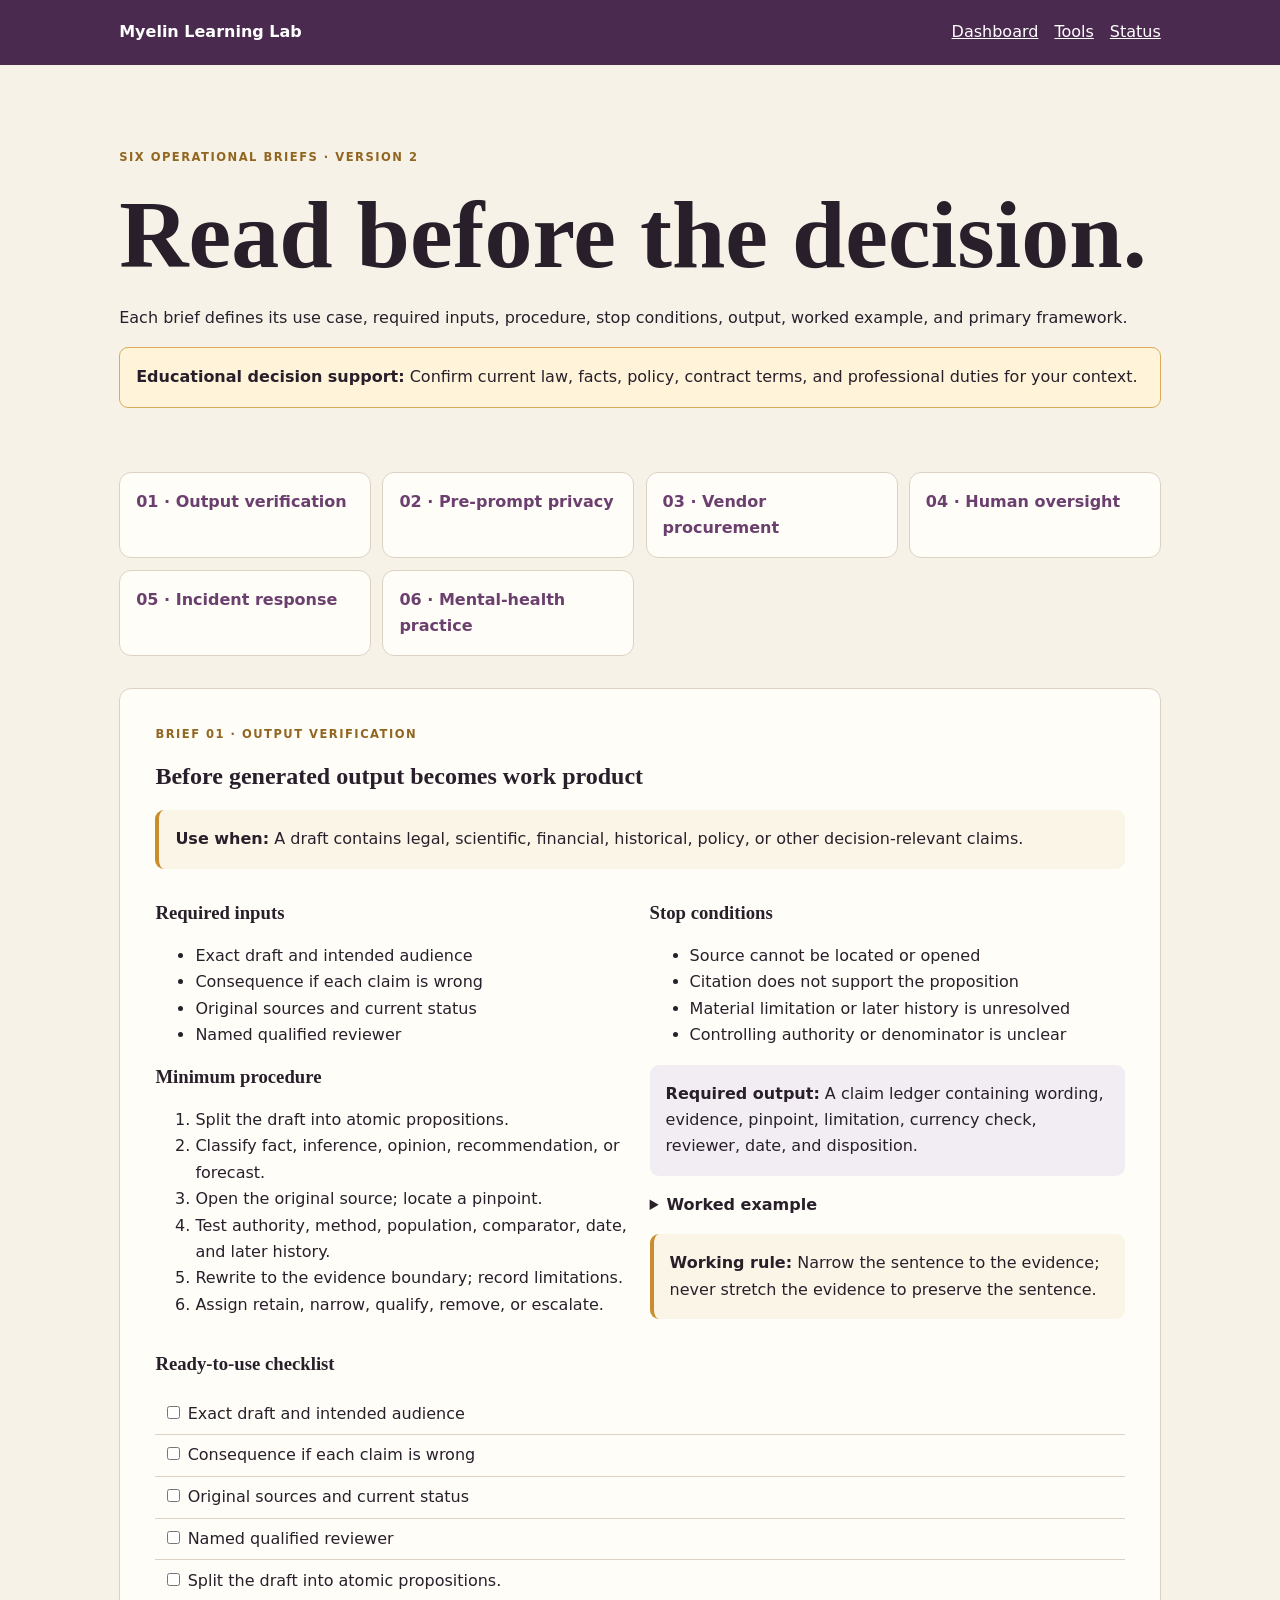
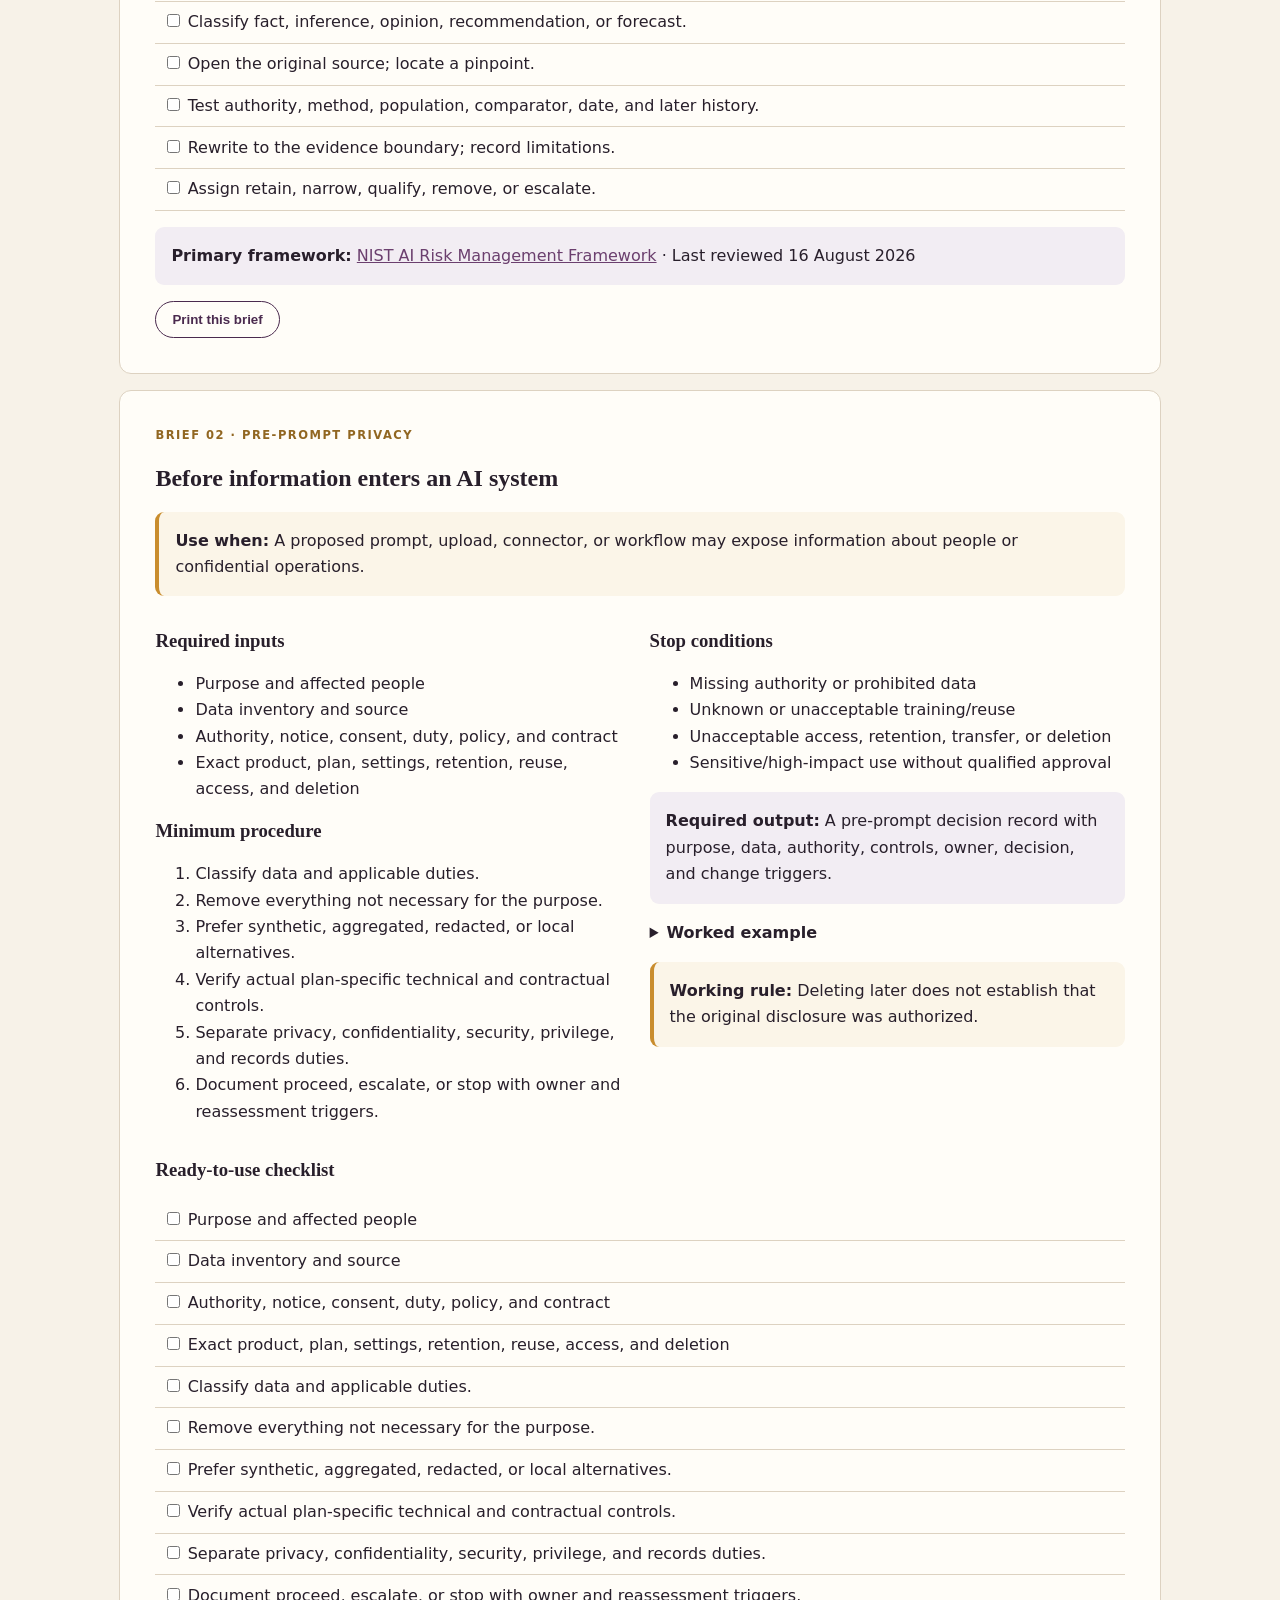
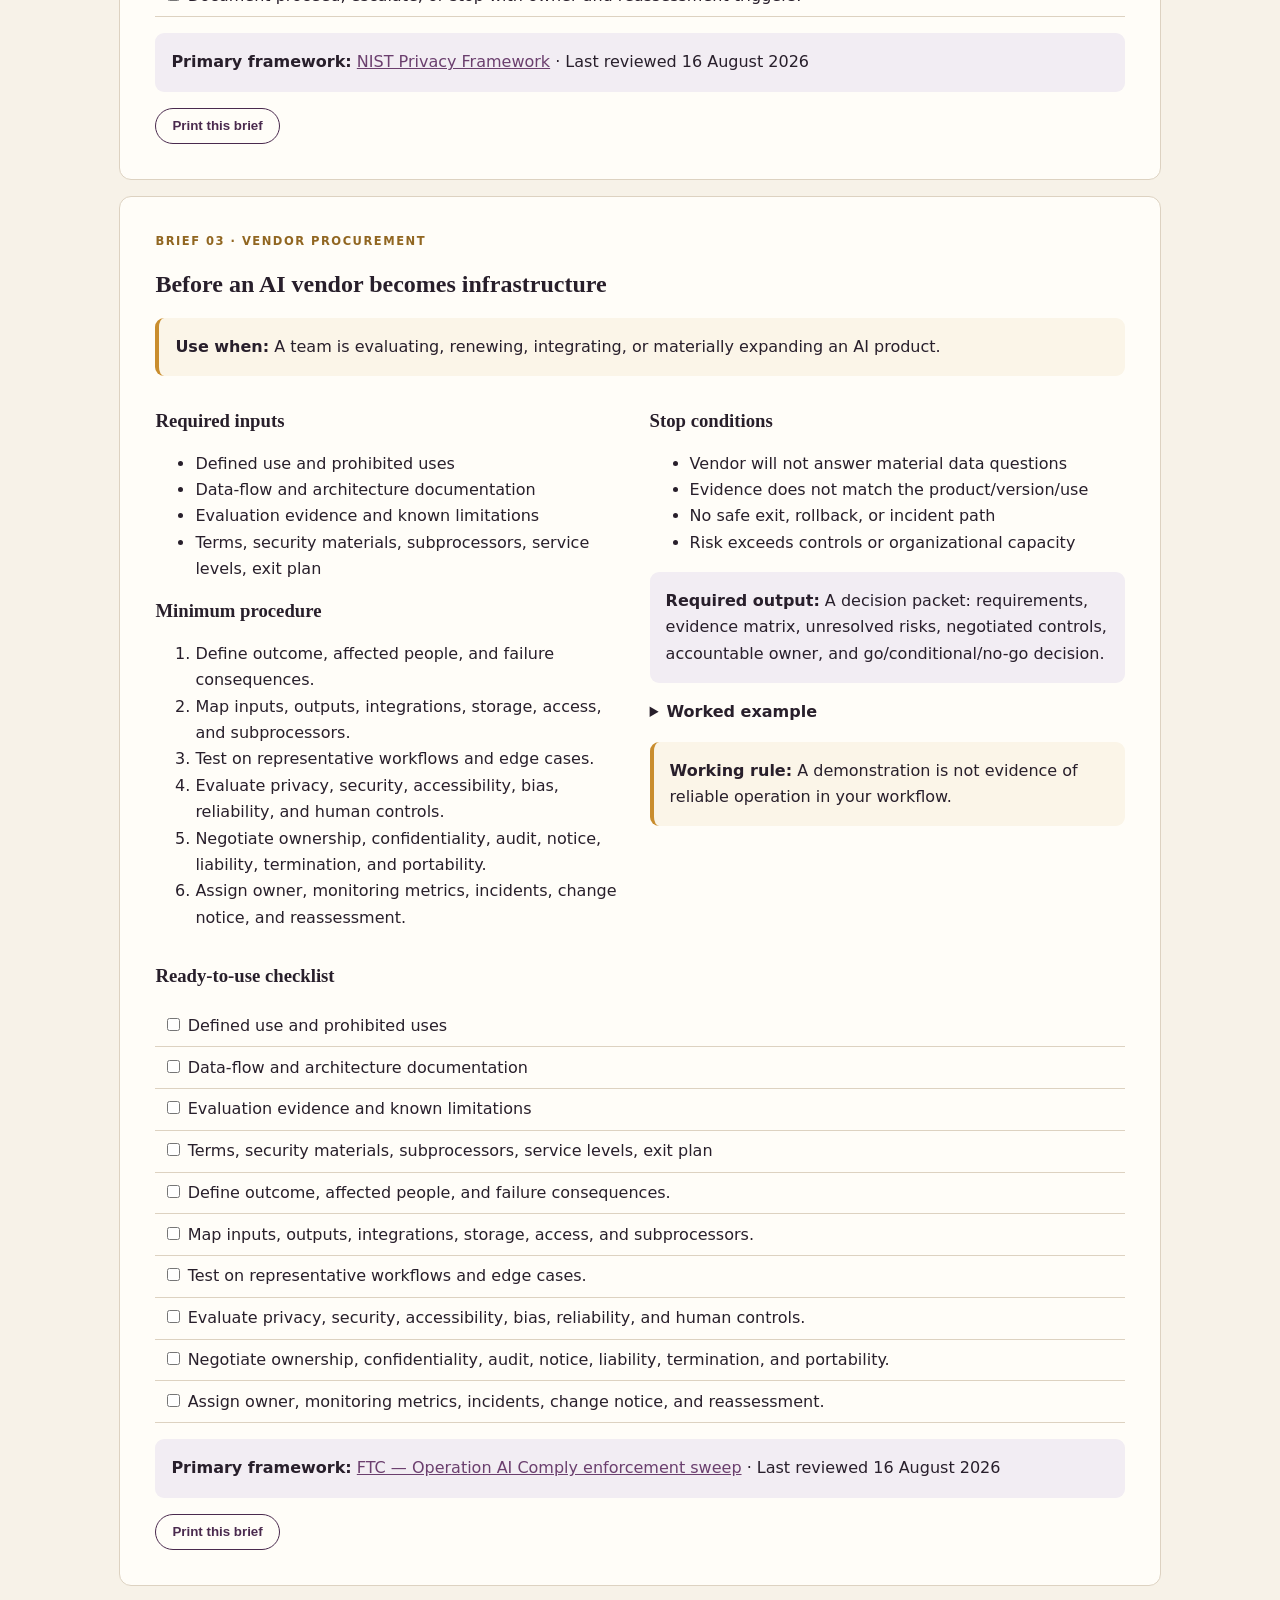
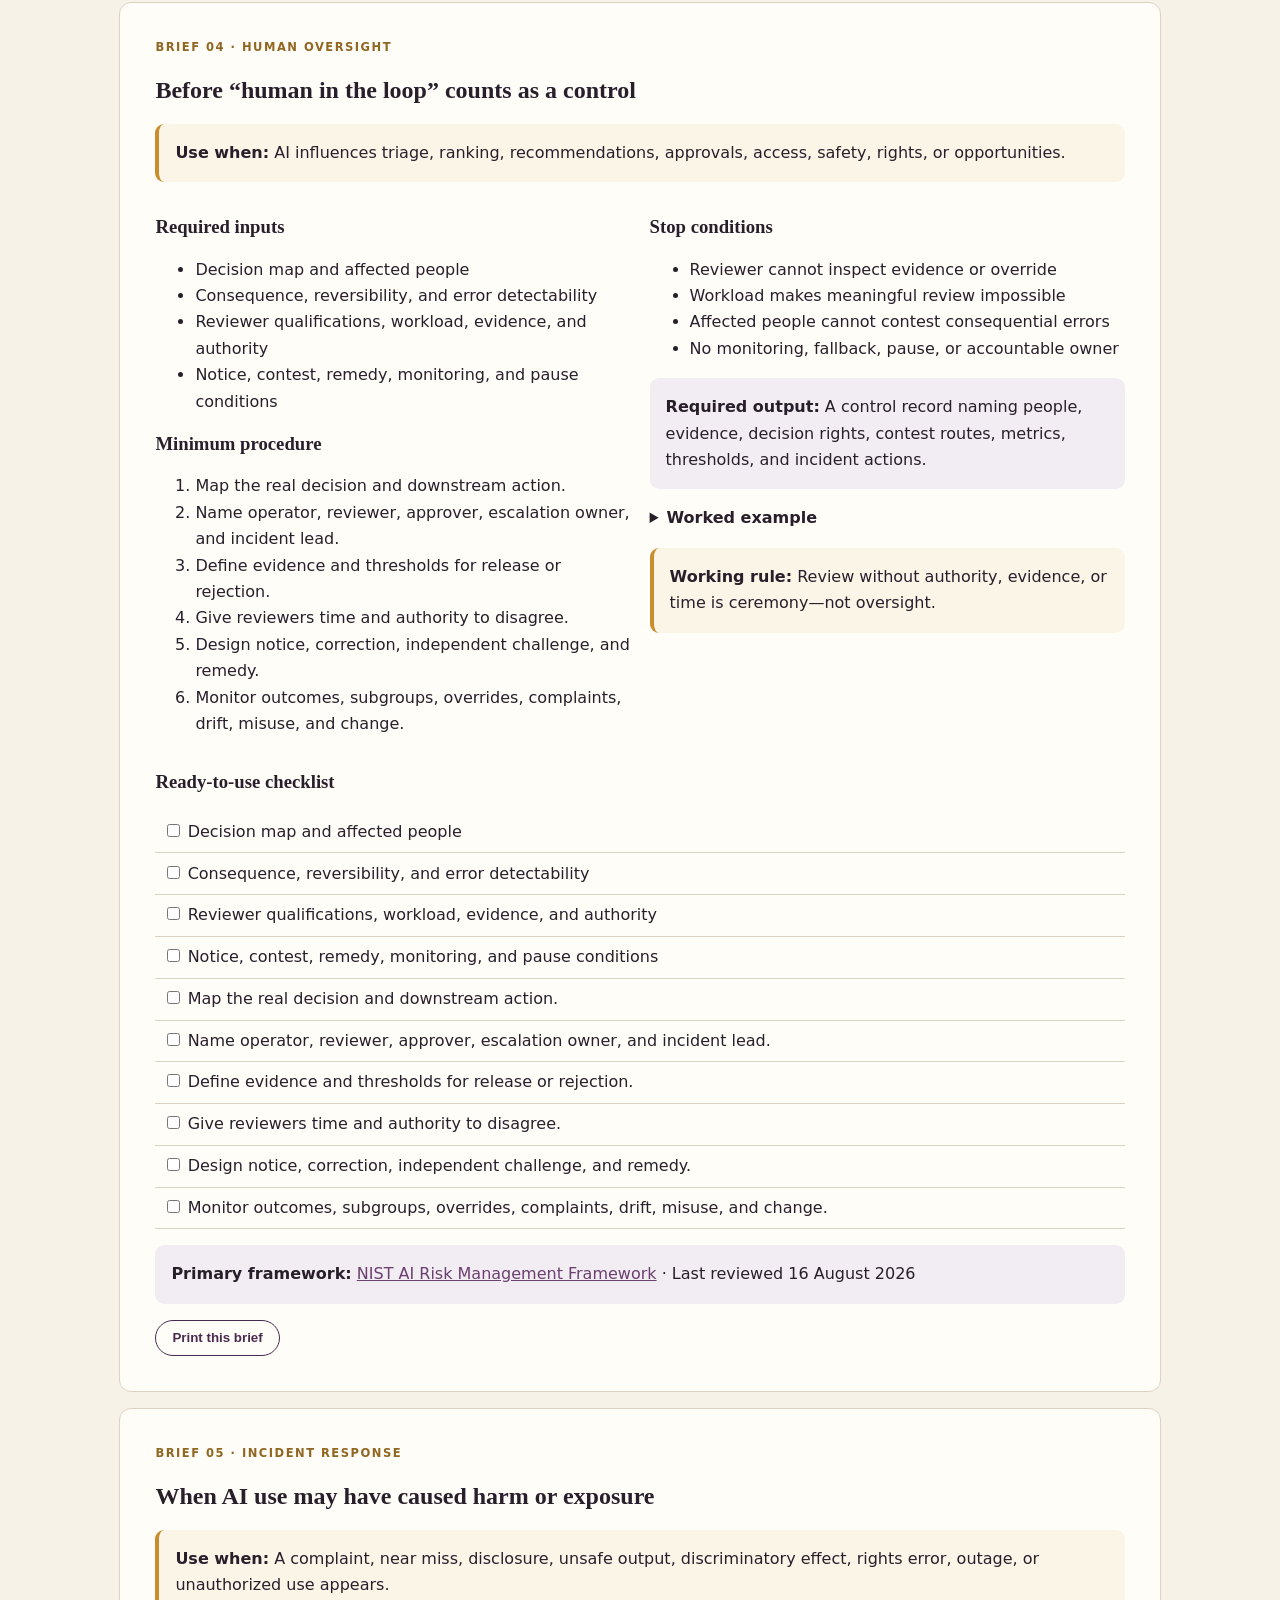
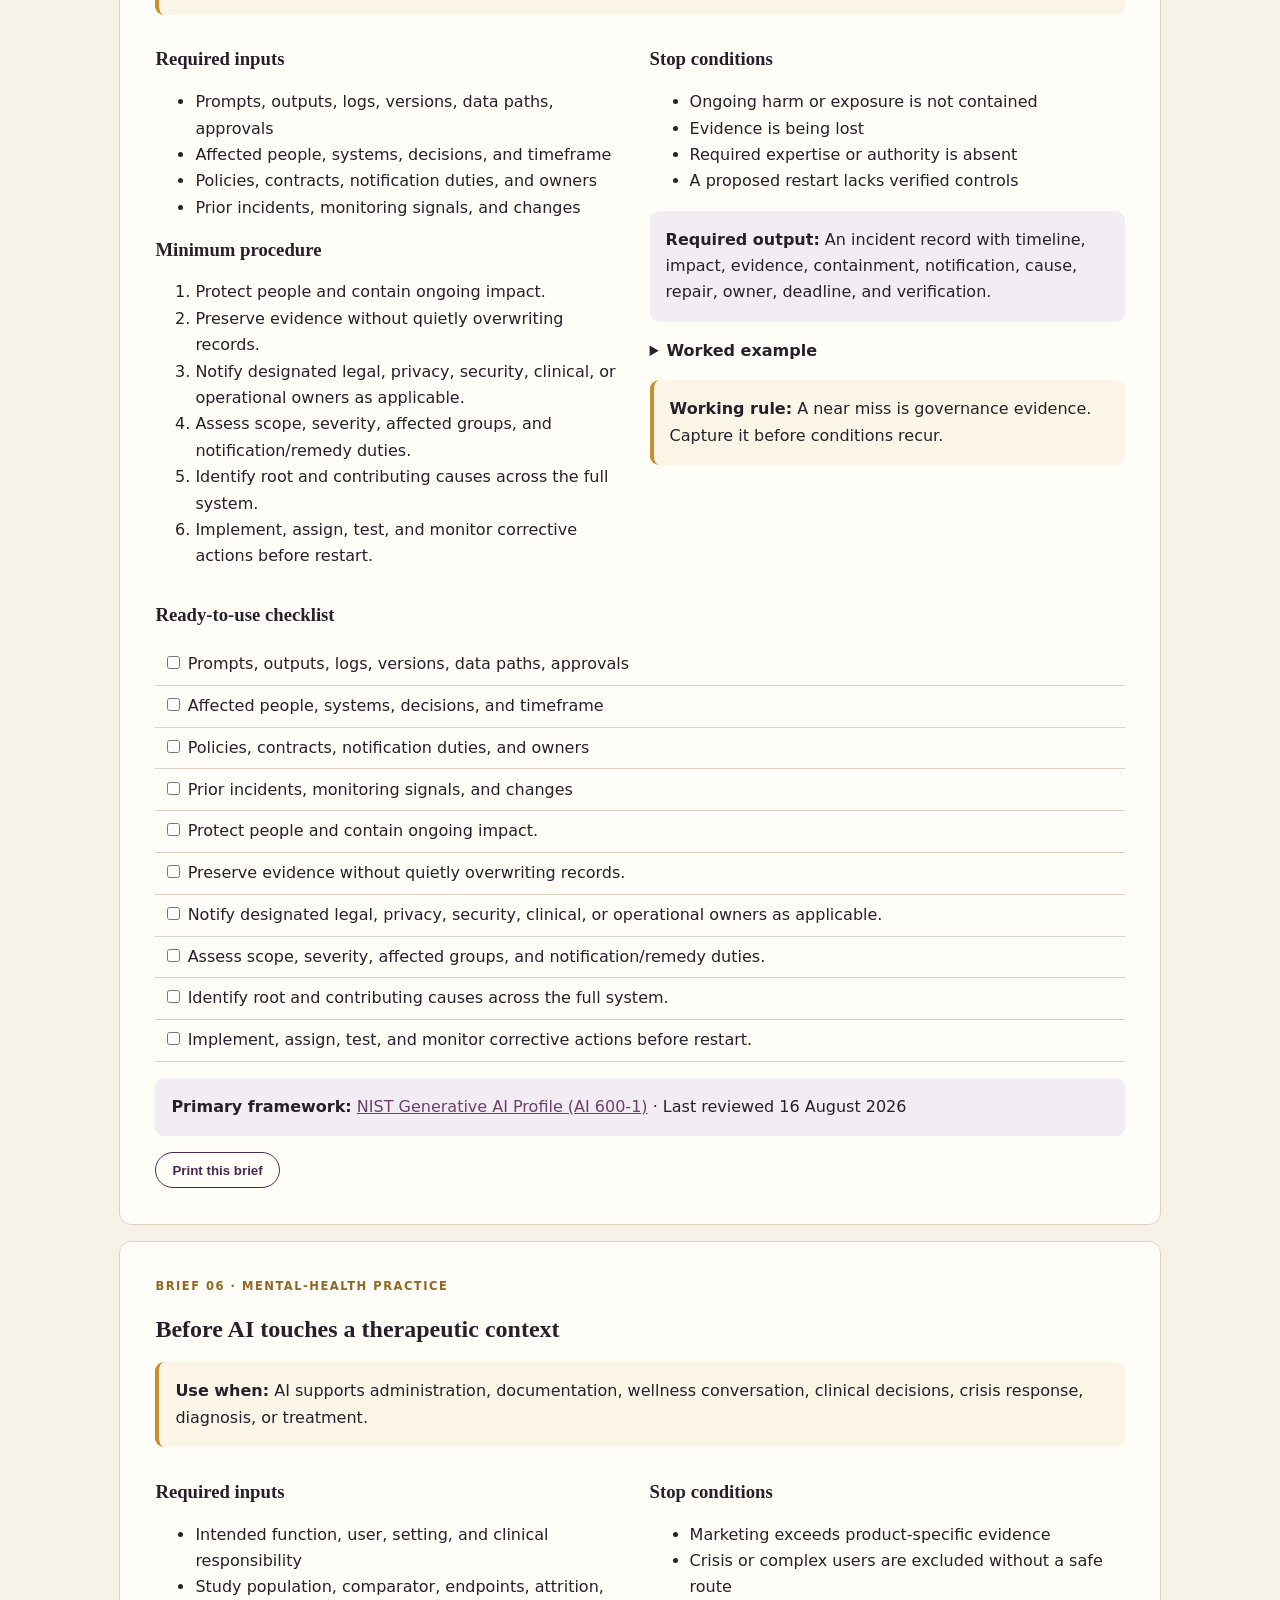
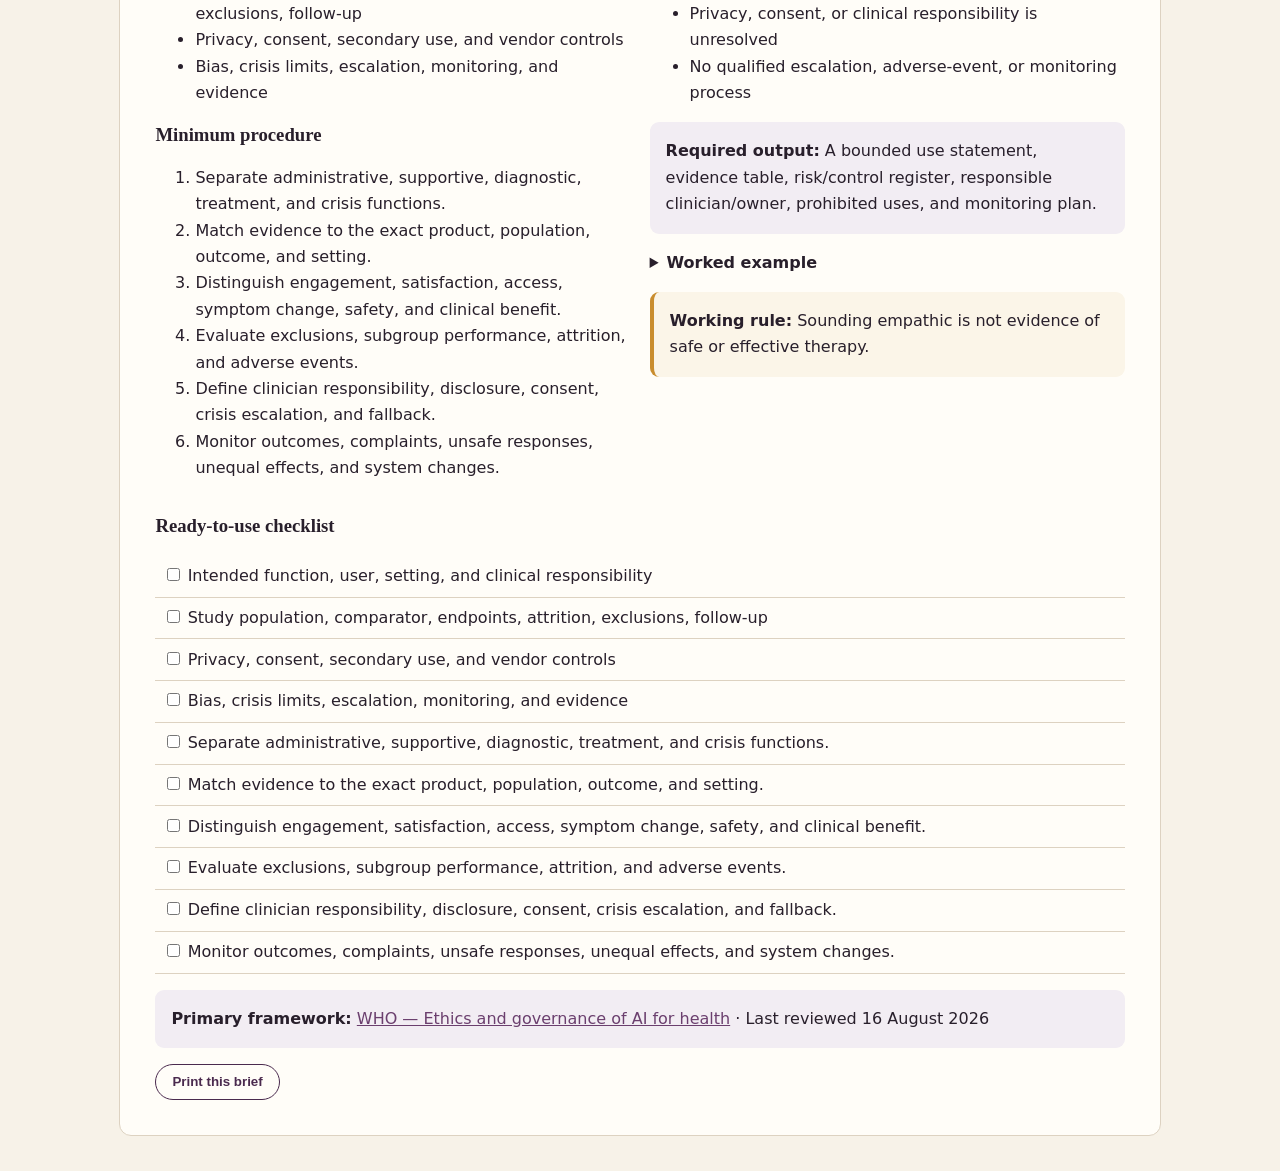
==== commit aef8bfaa: "Give the site image assets it never had, and fix a citation the FTC pulled There were no image asset" ====
--- a/briefs.html
+++ b/briefs.html
@@ -1,10 +1,10 @@
-<!doctype html><html lang="en"><head><meta charset="utf-8"><meta name="viewport" content="width=device-width,initial-scale=1"><title>Field Brief Library · Myelin</title><meta name="description" content="Six detailed, source-linked field briefs for responsible AI decisions."><style>:root{--p:#4a2a4e;--g:#c98d2e;--bg:#f7f2e8;--paper:#fffdf8;--line:#ddd2c1}*{box-sizing:border-box}html{scroll-behavior:smooth}body{margin:0;background:var(--bg);color:#281f2b;font:16px/1.65 system-ui}a{color:#6b3f6e}.wrap{max-width:1080px;margin:auto;padding:1.2rem}header{background:var(--p);color:white}header .wrap{display:flex;gap:1rem;align-items:center;flex-wrap:wrap}header strong{margin-right:auto}header a{color:white}h1,h2,h3{font-family:Georgia,serif;line-height:1.12}.hero{padding:4rem 0 2rem}h1{font-size:clamp(3rem,8vw,6rem);margin:.15em 0}.eyebrow{text-transform:uppercase;letter-spacing:.13em;color:var(--g);font-size:.72rem;font-weight:800}.notice,.callout,.source,.output{padding:1rem;border-radius:9px}.notice{background:#fff4d9;border:1px solid #d9ab5d}.index{display:grid;grid-template-columns:repeat(auto-fit,minmax(220px,1fr));gap:.7rem;margin:2rem 0}.index a,.brief{background:var(--paper);border:1px solid var(--line);border-radius:12px;padding:1rem}.index a{text-decoration:none;font-weight:750}.brief{margin:1rem 0;padding:clamp(1.2rem,4vw,2.2rem)}.cols{display:grid;grid-template-columns:1fr 1fr;gap:1.2rem}.callout{border-left:4px solid var(--g);background:#fbf5e8}.source,.output{background:#f2edf3}.checklist label{display:block;padding:.45rem;border-bottom:1px solid var(--line)}.print{border:1px solid var(--p);border-radius:999px;padding:.6rem 1rem;background:transparent;color:var(--p);font-weight:750;cursor:pointer}details{margin:1rem 0}summary{cursor:pointer;font-weight:800}@media(max-width:700px){.cols{grid-template-columns:1fr}}@media print{header,.hero,.index,.print{display:none}.brief{display:none;border:0}.brief.printing{display:block}}</style></head><body><header><div class="wrap"><strong>Myelin Learning Lab</strong><a href="/">Dashboard</a><a href="/tools">Tools</a><a href="/status">Status</a></div></header><main class="wrap"><section class="hero"><div class="eyebrow">Six operational briefs · version 2</div><h1>Read before the decision.</h1><p>Each brief defines its use case, required inputs, procedure, stop conditions, output, worked example, and primary framework.</p><div class="notice"><strong>Educational decision support:</strong> Confirm current law, facts, policy, contract terms, and professional duties for your context.</div></section><nav class="index" id="index"></nav><section id="briefs"></section></main><script>
+<!doctype html><html lang="en"><head><meta charset="utf-8"><meta name="viewport" content="width=device-width,initial-scale=1"><title>Field Brief Library · Myelin</title><meta name="description" content="Six detailed, source-linked field briefs for responsible AI decisions."><style>:root{--p:#4a2a4e;--g:#c98d2e;--g-text:#916621;--bg:#f7f2e8;--paper:#fffdf8;--line:#ddd2c1}*{box-sizing:border-box}html{scroll-behavior:smooth}body{margin:0;background:var(--bg);color:#281f2b;font:16px/1.65 system-ui}a{color:#6b3f6e}.wrap{max-width:1080px;margin:auto;padding:1.2rem}header{background:var(--p);color:white}header .wrap{display:flex;gap:1rem;align-items:center;flex-wrap:wrap}header strong{margin-right:auto}header a{color:white}h1,h2,h3{font-family:Georgia,serif;line-height:1.12}.hero{padding:4rem 0 2rem}h1{font-size:clamp(3rem,8vw,6rem);margin:.15em 0}.eyebrow{text-transform:uppercase;letter-spacing:.13em;color:var(--g-text);font-size:.72rem;font-weight:800}.notice,.callout,.source,.output{padding:1rem;border-radius:9px}.notice{background:#fff4d9;border:1px solid #d9ab5d}.index{display:grid;grid-template-columns:repeat(auto-fit,minmax(220px,1fr));gap:.7rem;margin:2rem 0}.index a,.brief{background:var(--paper);border:1px solid var(--line);border-radius:12px;padding:1rem}.index a{text-decoration:none;font-weight:750}.brief{margin:1rem 0;padding:clamp(1.2rem,4vw,2.2rem)}.cols{display:grid;grid-template-columns:1fr 1fr;gap:1.2rem}.callout{border-left:4px solid var(--g);background:#fbf5e8}.source,.output{background:#f2edf3}.checklist label{display:block;padding:.45rem;border-bottom:1px solid var(--line)}.print{border:1px solid var(--p);border-radius:999px;padding:.6rem 1rem;background:transparent;color:var(--p);font-weight:750;cursor:pointer}details{margin:1rem 0}summary{cursor:pointer;font-weight:800}@media(max-width:700px){.cols{grid-template-columns:1fr}}@media print{header,.hero,.index,.print{display:none}.brief{display:none;border:0}.brief.printing{display:block}}</style><link rel="canonical" href="https://myelin-ce.vercel.app/briefs"><meta property="og:type" content="website"><meta property="og:title" content="Field Brief Library"><meta property="og:description" content="Six detailed, source-linked field briefs for responsible AI decisions."><meta property="og:url" content="https://myelin-ce.vercel.app/briefs"><meta property="og:image" content="https://myelin-ce.vercel.app/og.png"><meta property="og:image:width" content="1200"><meta property="og:image:height" content="630"><meta name="twitter:card" content="summary_large_image"><meta name="twitter:image" content="https://myelin-ce.vercel.app/og.png"><link rel="icon" type="image/png" href="/icon-myelin-192.png"><link rel="apple-touch-icon" href="/icon-myelin-180.png"></head><body><header><div class="wrap"><strong>Myelin Learning Lab</strong><a href="/">Dashboard</a><a href="/tools">Tools</a><a href="/status">Status</a></div></header><main class="wrap"><section class="hero"><div class="eyebrow">Six operational briefs · version 2</div><h1>Read before the decision.</h1><p>Each brief defines its use case, required inputs, procedure, stop conditions, output, worked example, and primary framework.</p><div class="notice"><strong>Educational decision support:</strong> Confirm current law, facts, policy, contract terms, and professional duties for your context.</div></section><nav class="index" id="index"></nav><section id="briefs"></section></main><script>
 const B=[
-{id:'verification',n:'01',name:'Output verification',title:'Before generated output becomes work product',use:'A draft contains legal, scientific, financial, historical, policy, or other decision-relevant claims.',inputs:['Exact draft and intended audience','Consequence if each claim is wrong','Original sources and current status','Named qualified reviewer'],steps:['Split the draft into atomic propositions.','Classify fact, inference, opinion, recommendation, or forecast.','Open the original source; locate a pinpoint.','Test authority, method, population, comparator, date, and later history.','Rewrite to the evidence boundary; record limitations.','Assign retain, narrow, qualify, remove, or escalate.'],stops:['Source cannot be located or opened','Citation does not support the proposition','Material limitation or later history is unresolved','Controlling authority or denominator is unclear'],out:'A claim ledger containing wording, evidence, pinpoint, limitation, currency check, reviewer, date, and disposition.',example:'“Research proves AI improves care” becomes separate access, utilization, outcome, equity, and causation claims. Each is tested independently.',rule:'Narrow the sentence to the evidence; never stretch the evidence to preserve the sentence.',src:'https://www.nist.gov/itl/ai-risk-management-framework'},
-{id:'privacy',n:'02',name:'Pre-prompt privacy',title:'Before information enters an AI system',use:'A proposed prompt, upload, connector, or workflow may expose information about people or confidential operations.',inputs:['Purpose and affected people','Data inventory and source','Authority, notice, consent, duty, policy, and contract','Exact product, plan, settings, retention, reuse, access, and deletion'],steps:['Classify data and applicable duties.','Remove everything not necessary for the purpose.','Prefer synthetic, aggregated, redacted, or local alternatives.','Verify actual plan-specific technical and contractual controls.','Separate privacy, confidentiality, security, privilege, and records duties.','Document proceed, escalate, or stop with owner and reassessment triggers.'],stops:['Missing authority or prohibited data','Unknown or unacceptable training/reuse','Unacceptable access, retention, transfer, or deletion','Sensitive/high-impact use without qualified approval'],out:'A pre-prompt decision record with purpose, data, authority, controls, owner, decision, and change triggers.',example:'A contract summary needs dates but not party identities: use only necessary clauses in an approved workflow and retain secure source records separately.',rule:'Deleting later does not establish that the original disclosure was authorized.',src:'https://www.nist.gov/privacy-framework'},
-{id:'procurement',n:'03',name:'Vendor procurement',title:'Before an AI vendor becomes infrastructure',use:'A team is evaluating, renewing, integrating, or materially expanding an AI product.',inputs:['Defined use and prohibited uses','Data-flow and architecture documentation','Evaluation evidence and known limitations','Terms, security materials, subprocessors, service levels, exit plan'],steps:['Define outcome, affected people, and failure consequences.','Map inputs, outputs, integrations, storage, access, and subprocessors.','Test on representative workflows and edge cases.','Evaluate privacy, security, accessibility, bias, reliability, and human controls.','Negotiate ownership, confidentiality, audit, notice, liability, termination, and portability.','Assign owner, monitoring metrics, incidents, change notice, and reassessment.'],stops:['Vendor will not answer material data questions','Evidence does not match the product/version/use','No safe exit, rollback, or incident path','Risk exceeds controls or organizational capacity'],out:'A decision packet: requirements, evidence matrix, unresolved risks, negotiated controls, accountable owner, and go/conditional/no-go decision.',example:'A polished demonstration is tested against real error modes, representative users, administrative configuration, and contract language before approval.',rule:'A demonstration is not evidence of reliable operation in your workflow.',src:'https://www.ftc.gov/business-guidance/blog/2023/02/keep-your-ai-claims-check'},
-{id:'oversight',n:'04',name:'Human oversight',title:'Before “human in the loop” counts as a control',use:'AI influences triage, ranking, recommendations, approvals, access, safety, rights, or opportunities.',inputs:['Decision map and affected people','Consequence, reversibility, and error detectability','Reviewer qualifications, workload, evidence, and authority','Notice, contest, remedy, monitoring, and pause conditions'],steps:['Map the real decision and downstream action.','Name operator, reviewer, approver, escalation owner, and incident lead.','Define evidence and thresholds for release or rejection.','Give reviewers time and authority to disagree.','Design notice, correction, independent challenge, and remedy.','Monitor outcomes, subgroups, overrides, complaints, drift, misuse, and change.'],stops:['Reviewer cannot inspect evidence or override','Workload makes meaningful review impossible','Affected people cannot contest consequential errors','No monitoring, fallback, pause, or accountable owner'],out:'A control record naming people, evidence, decision rights, contest routes, metrics, thresholds, and incident actions.',example:'A benefits-review prioritization model is treated as consequential triage because it can delay access even if it does not issue the final eligibility decision.',rule:'Review without authority, evidence, or time is ceremony—not oversight.',src:'https://www.nist.gov/itl/ai-risk-management-framework'},
-{id:'incident',n:'05',name:'Incident response',title:'When AI use may have caused harm or exposure',use:'A complaint, near miss, disclosure, unsafe output, discriminatory effect, rights error, outage, or unauthorized use appears.',inputs:['Prompts, outputs, logs, versions, data paths, approvals','Affected people, systems, decisions, and timeframe','Policies, contracts, notification duties, and owners','Prior incidents, monitoring signals, and changes'],steps:['Protect people and contain ongoing impact.','Preserve evidence without quietly overwriting records.','Notify designated legal, privacy, security, clinical, or operational owners as applicable.','Assess scope, severity, affected groups, and notification/remedy duties.','Identify root and contributing causes across the full system.','Implement, assign, test, and monitor corrective actions before restart.'],stops:['Ongoing harm or exposure is not contained','Evidence is being lost','Required expertise or authority is absent','A proposed restart lacks verified controls'],out:'An incident record with timeline, impact, evidence, containment, notification, cause, repair, owner, deadline, and verification.',example:'Confidential text appears in summaries: stop the workflow, preserve evidence, assess scope, contain access, support affected people, fix pathways, and verify before restart.',rule:'A near miss is governance evidence. Capture it before conditions recur.',src:'https://www.nist.gov/publications/artificial-intelligence-risk-management-framework-generative-artificial-intelligence'},
-{id:'mental',n:'06',name:'Mental-health practice',title:'Before AI touches a therapeutic context',use:'AI supports administration, documentation, wellness conversation, clinical decisions, crisis response, diagnosis, or treatment.',inputs:['Intended function, user, setting, and clinical responsibility','Study population, comparator, endpoints, attrition, exclusions, follow-up','Privacy, consent, secondary use, and vendor controls','Bias, crisis limits, escalation, monitoring, and evidence'],steps:['Separate administrative, supportive, diagnostic, treatment, and crisis functions.','Match evidence to the exact product, population, outcome, and setting.','Distinguish engagement, satisfaction, access, symptom change, safety, and clinical benefit.','Evaluate exclusions, subgroup performance, attrition, and adverse events.','Define clinician responsibility, disclosure, consent, crisis escalation, and fallback.','Monitor outcomes, complaints, unsafe responses, unequal effects, and system changes.'],stops:['Marketing exceeds product-specific evidence','Crisis or complex users are excluded without a safe route','Privacy, consent, or clinical responsibility is unresolved','No qualified escalation, adverse-event, or monitoring process'],out:'A bounded use statement, evidence table, risk/control register, responsible clinician/owner, prohibited uses, and monitoring plan.',example:'An empathic chatbot is not described as therapeutic because conversational quality alone does not establish efficacy, safety, confidentiality, or clinical judgment.',rule:'Sounding empathic is not evidence of safe or effective therapy.',src:'https://www.who.int/publications/i/item/9789240029200'}];
-index.innerHTML=B.map(b=>`<a href="#${b.id}">${b.n} · ${b.name}</a>`).join('');briefs.innerHTML=B.map(b=>`<article class="brief" id="${b.id}"><div class="eyebrow">Brief ${b.n} · ${b.name}</div><h2>${b.title}</h2><p class="callout"><strong>Use when:</strong> ${b.use}</p><div class="cols"><div><h3>Required inputs</h3><ul>${b.inputs.map(x=>`<li>${x}</li>`).join('')}</ul><h3>Minimum procedure</h3><ol>${b.steps.map(x=>`<li>${x}</li>`).join('')}</ol></div><div><h3>Stop conditions</h3><ul>${b.stops.map(x=>`<li>${x}</li>`).join('')}</ul><p class="output"><strong>Required output:</strong> ${b.out}</p><details><summary>Worked example</summary><p>${b.example}</p></details><p class="callout"><strong>Working rule:</strong> ${b.rule}</p></div></div><div class="checklist"><h3>Ready-to-use checklist</h3>${[...b.inputs,...b.steps].map((x,i)=>`<label><input type="checkbox"> ${x}</label>`).join('')}</div><p class="source"><strong>Primary framework:</strong> <a target="_blank" rel="noopener" href="${b.src}">Open authoritative source</a> · Last reviewed 16 August 2026</p><button class="print">Print this brief</button></article>`).join('');document.querySelectorAll('.print').forEach(x=>x.onclick=()=>{let a=x.closest('.brief');a.classList.add('printing');print();a.classList.remove('printing')});
+{id:'verification',n:'01',name:'Output verification',title:'Before generated output becomes work product',use:'A draft contains legal, scientific, financial, historical, policy, or other decision-relevant claims.',inputs:['Exact draft and intended audience','Consequence if each claim is wrong','Original sources and current status','Named qualified reviewer'],steps:['Split the draft into atomic propositions.','Classify fact, inference, opinion, recommendation, or forecast.','Open the original source; locate a pinpoint.','Test authority, method, population, comparator, date, and later history.','Rewrite to the evidence boundary; record limitations.','Assign retain, narrow, qualify, remove, or escalate.'],stops:['Source cannot be located or opened','Citation does not support the proposition','Material limitation or later history is unresolved','Controlling authority or denominator is unclear'],out:'A claim ledger containing wording, evidence, pinpoint, limitation, currency check, reviewer, date, and disposition.',example:'“Research proves AI improves care” becomes separate access, utilization, outcome, equity, and causation claims. Each is tested independently.',rule:'Narrow the sentence to the evidence; never stretch the evidence to preserve the sentence.',src:'https://www.nist.gov/itl/ai-risk-management-framework',srcname:'NIST AI Risk Management Framework'},
+{id:'privacy',n:'02',name:'Pre-prompt privacy',title:'Before information enters an AI system',use:'A proposed prompt, upload, connector, or workflow may expose information about people or confidential operations.',inputs:['Purpose and affected people','Data inventory and source','Authority, notice, consent, duty, policy, and contract','Exact product, plan, settings, retention, reuse, access, and deletion'],steps:['Classify data and applicable duties.','Remove everything not necessary for the purpose.','Prefer synthetic, aggregated, redacted, or local alternatives.','Verify actual plan-specific technical and contractual controls.','Separate privacy, confidentiality, security, privilege, and records duties.','Document proceed, escalate, or stop with owner and reassessment triggers.'],stops:['Missing authority or prohibited data','Unknown or unacceptable training/reuse','Unacceptable access, retention, transfer, or deletion','Sensitive/high-impact use without qualified approval'],out:'A pre-prompt decision record with purpose, data, authority, controls, owner, decision, and change triggers.',example:'A contract summary needs dates but not party identities: use only necessary clauses in an approved workflow and retain secure source records separately.',rule:'Deleting later does not establish that the original disclosure was authorized.',src:'https://www.nist.gov/privacy-framework',srcname:'NIST Privacy Framework'},
+{id:'procurement',n:'03',name:'Vendor procurement',title:'Before an AI vendor becomes infrastructure',use:'A team is evaluating, renewing, integrating, or materially expanding an AI product.',inputs:['Defined use and prohibited uses','Data-flow and architecture documentation','Evaluation evidence and known limitations','Terms, security materials, subprocessors, service levels, exit plan'],steps:['Define outcome, affected people, and failure consequences.','Map inputs, outputs, integrations, storage, access, and subprocessors.','Test on representative workflows and edge cases.','Evaluate privacy, security, accessibility, bias, reliability, and human controls.','Negotiate ownership, confidentiality, audit, notice, liability, termination, and portability.','Assign owner, monitoring metrics, incidents, change notice, and reassessment.'],stops:['Vendor will not answer material data questions','Evidence does not match the product/version/use','No safe exit, rollback, or incident path','Risk exceeds controls or organizational capacity'],out:'A decision packet: requirements, evidence matrix, unresolved risks, negotiated controls, accountable owner, and go/conditional/no-go decision.',example:'A polished demonstration is tested against real error modes, representative users, administrative configuration, and contract language before approval.',rule:'A demonstration is not evidence of reliable operation in your workflow.',src:'https://www.ftc.gov/news-events/news/press-releases/2024/09/ftc-announces-crackdown-deceptive-ai-claims-schemes',srcname:'FTC — Operation AI Comply enforcement sweep'},
+{id:'oversight',n:'04',name:'Human oversight',title:'Before “human in the loop” counts as a control',use:'AI influences triage, ranking, recommendations, approvals, access, safety, rights, or opportunities.',inputs:['Decision map and affected people','Consequence, reversibility, and error detectability','Reviewer qualifications, workload, evidence, and authority','Notice, contest, remedy, monitoring, and pause conditions'],steps:['Map the real decision and downstream action.','Name operator, reviewer, approver, escalation owner, and incident lead.','Define evidence and thresholds for release or rejection.','Give reviewers time and authority to disagree.','Design notice, correction, independent challenge, and remedy.','Monitor outcomes, subgroups, overrides, complaints, drift, misuse, and change.'],stops:['Reviewer cannot inspect evidence or override','Workload makes meaningful review impossible','Affected people cannot contest consequential errors','No monitoring, fallback, pause, or accountable owner'],out:'A control record naming people, evidence, decision rights, contest routes, metrics, thresholds, and incident actions.',example:'A benefits-review prioritization model is treated as consequential triage because it can delay access even if it does not issue the final eligibility decision.',rule:'Review without authority, evidence, or time is ceremony—not oversight.',src:'https://www.nist.gov/itl/ai-risk-management-framework',srcname:'NIST AI Risk Management Framework'},
+{id:'incident',n:'05',name:'Incident response',title:'When AI use may have caused harm or exposure',use:'A complaint, near miss, disclosure, unsafe output, discriminatory effect, rights error, outage, or unauthorized use appears.',inputs:['Prompts, outputs, logs, versions, data paths, approvals','Affected people, systems, decisions, and timeframe','Policies, contracts, notification duties, and owners','Prior incidents, monitoring signals, and changes'],steps:['Protect people and contain ongoing impact.','Preserve evidence without quietly overwriting records.','Notify designated legal, privacy, security, clinical, or operational owners as applicable.','Assess scope, severity, affected groups, and notification/remedy duties.','Identify root and contributing causes across the full system.','Implement, assign, test, and monitor corrective actions before restart.'],stops:['Ongoing harm or exposure is not contained','Evidence is being lost','Required expertise or authority is absent','A proposed restart lacks verified controls'],out:'An incident record with timeline, impact, evidence, containment, notification, cause, repair, owner, deadline, and verification.',example:'Confidential text appears in summaries: stop the workflow, preserve evidence, assess scope, contain access, support affected people, fix pathways, and verify before restart.',rule:'A near miss is governance evidence. Capture it before conditions recur.',src:'https://www.nist.gov/publications/artificial-intelligence-risk-management-framework-generative-artificial-intelligence',srcname:'NIST Generative AI Profile (AI 600-1)'},
+{id:'mental',n:'06',name:'Mental-health practice',title:'Before AI touches a therapeutic context',use:'AI supports administration, documentation, wellness conversation, clinical decisions, crisis response, diagnosis, or treatment.',inputs:['Intended function, user, setting, and clinical responsibility','Study population, comparator, endpoints, attrition, exclusions, follow-up','Privacy, consent, secondary use, and vendor controls','Bias, crisis limits, escalation, monitoring, and evidence'],steps:['Separate administrative, supportive, diagnostic, treatment, and crisis functions.','Match evidence to the exact product, population, outcome, and setting.','Distinguish engagement, satisfaction, access, symptom change, safety, and clinical benefit.','Evaluate exclusions, subgroup performance, attrition, and adverse events.','Define clinician responsibility, disclosure, consent, crisis escalation, and fallback.','Monitor outcomes, complaints, unsafe responses, unequal effects, and system changes.'],stops:['Marketing exceeds product-specific evidence','Crisis or complex users are excluded without a safe route','Privacy, consent, or clinical responsibility is unresolved','No qualified escalation, adverse-event, or monitoring process'],out:'A bounded use statement, evidence table, risk/control register, responsible clinician/owner, prohibited uses, and monitoring plan.',example:'An empathic chatbot is not described as therapeutic because conversational quality alone does not establish efficacy, safety, confidentiality, or clinical judgment.',rule:'Sounding empathic is not evidence of safe or effective therapy.',src:'https://www.who.int/publications/i/item/9789240029200',srcname:'WHO — Ethics and governance of AI for health'}];
+index.innerHTML=B.map(b=>`<a href="#${b.id}">${b.n} · ${b.name}</a>`).join('');briefs.innerHTML=B.map(b=>`<article class="brief" id="${b.id}"><div class="eyebrow">Brief ${b.n} · ${b.name}</div><h2>${b.title}</h2><p class="callout"><strong>Use when:</strong> ${b.use}</p><div class="cols"><div><h3>Required inputs</h3><ul>${b.inputs.map(x=>`<li>${x}</li>`).join('')}</ul><h3>Minimum procedure</h3><ol>${b.steps.map(x=>`<li>${x}</li>`).join('')}</ol></div><div><h3>Stop conditions</h3><ul>${b.stops.map(x=>`<li>${x}</li>`).join('')}</ul><p class="output"><strong>Required output:</strong> ${b.out}</p><details><summary>Worked example</summary><p>${b.example}</p></details><p class="callout"><strong>Working rule:</strong> ${b.rule}</p></div></div><div class="checklist"><h3>Ready-to-use checklist</h3>${[...b.inputs,...b.steps].map((x,i)=>`<label><input type="checkbox"> ${x}</label>`).join('')}</div><p class="source"><strong>Primary framework:</strong> <a target="_blank" rel="noopener" href="${b.src}">${b.srcname}</a> · Last reviewed 16 August 2026</p><button class="print">Print this brief</button></article>`).join('');document.querySelectorAll('.print').forEach(x=>x.onclick=()=>{let a=x.closest('.brief');a.classList.add('printing');print();a.classList.remove('printing')});
 </script></body></html>
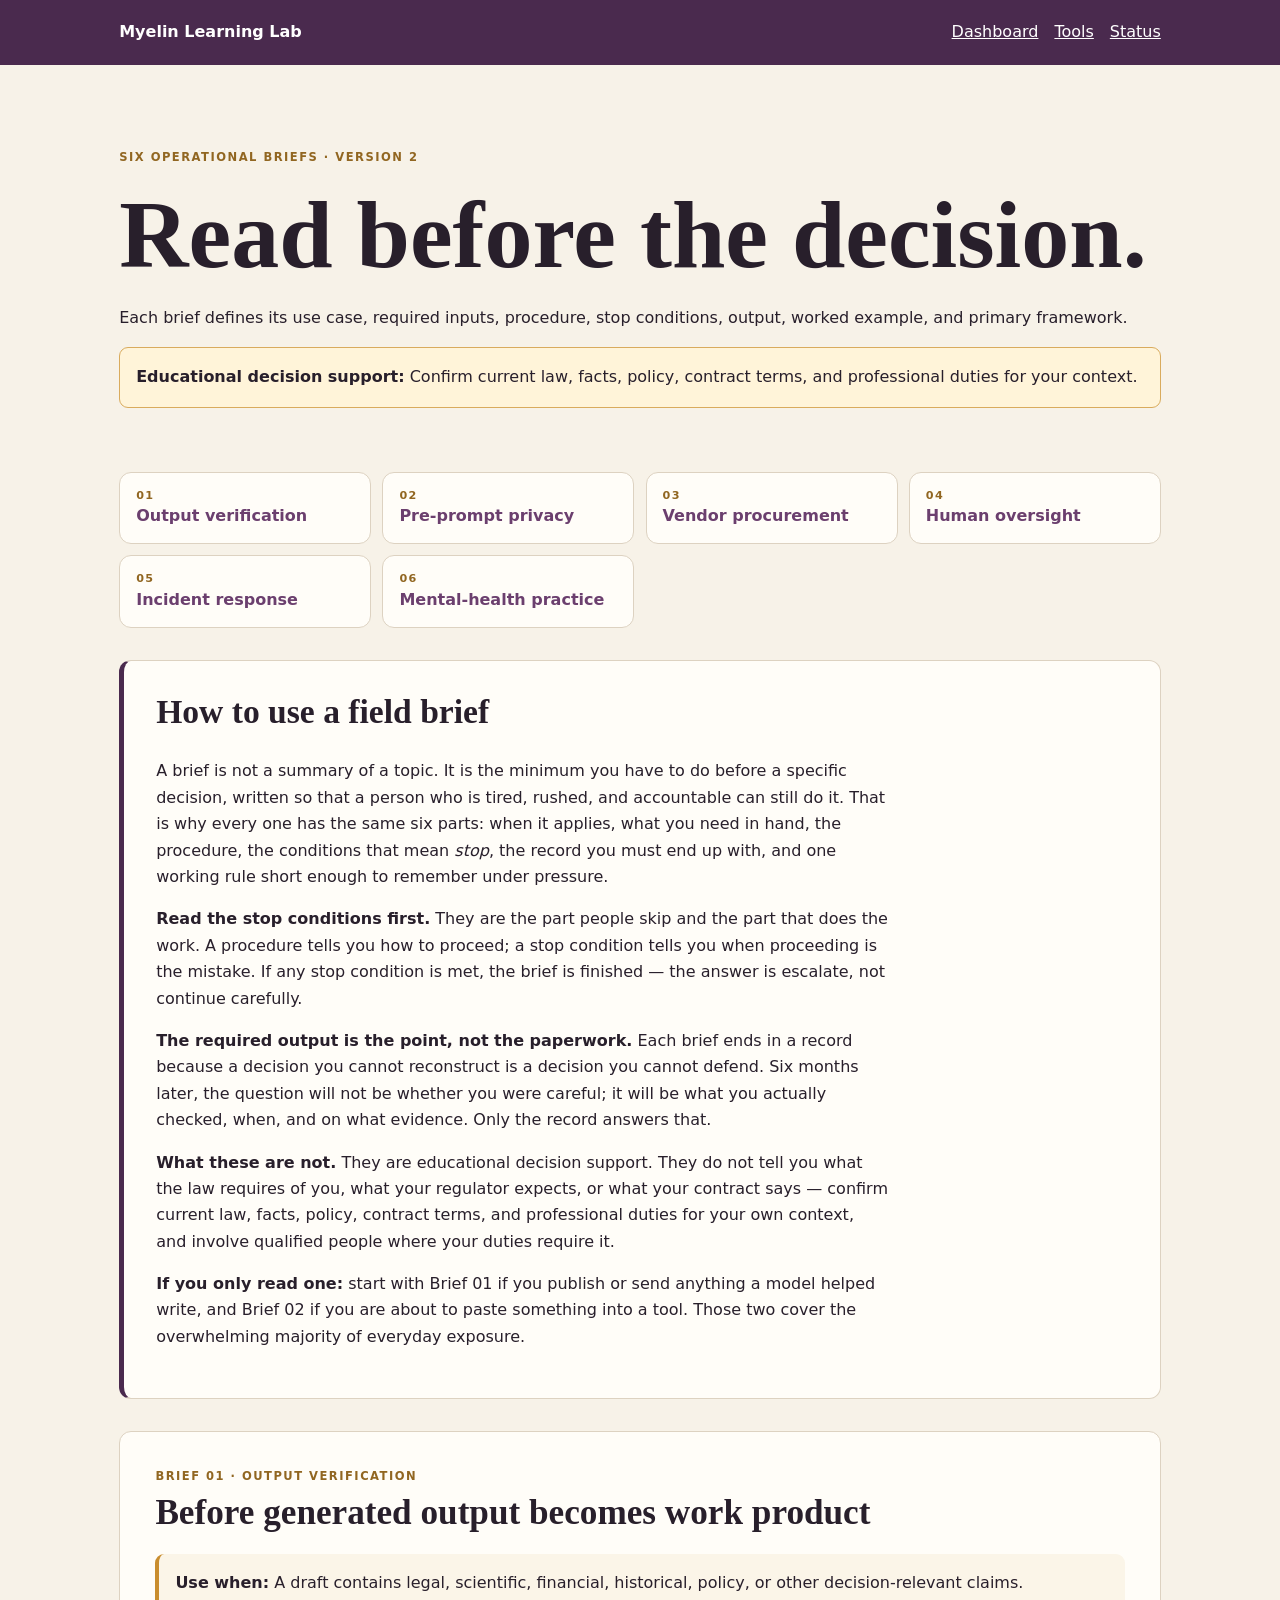
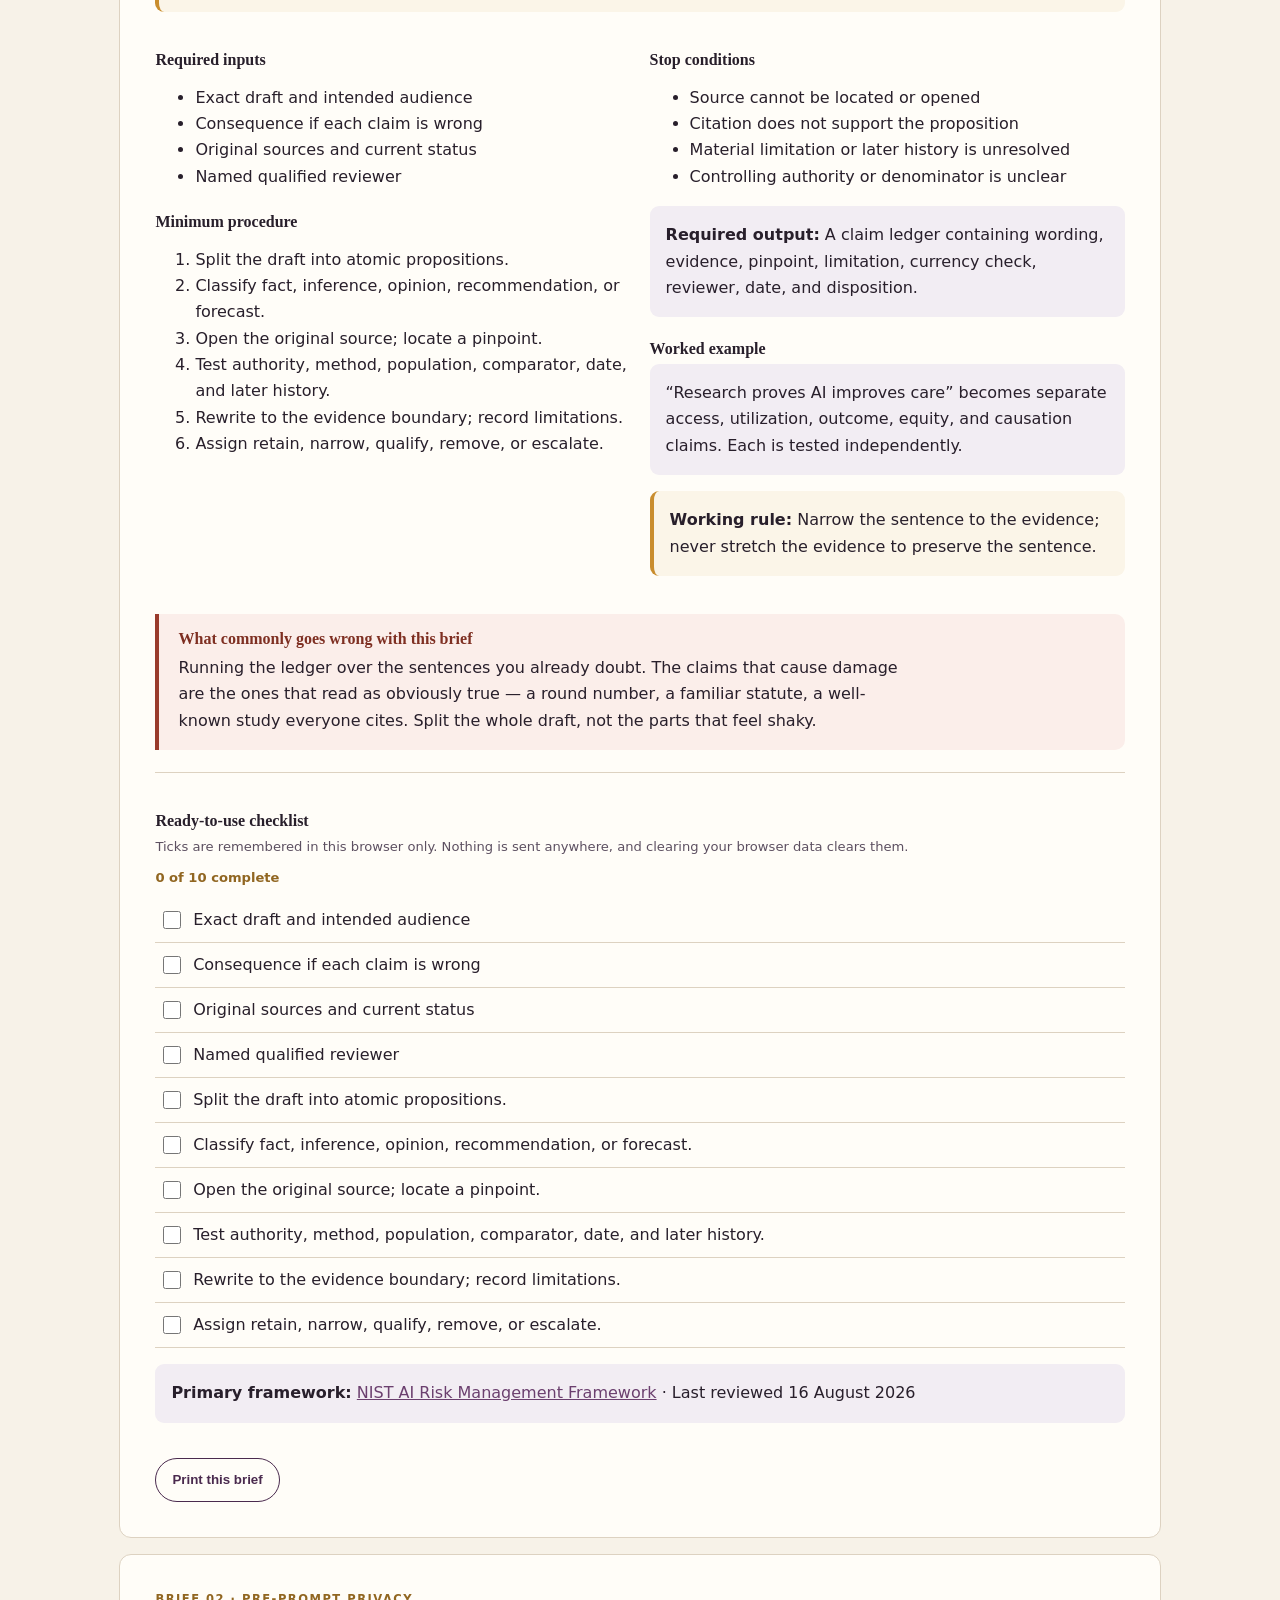
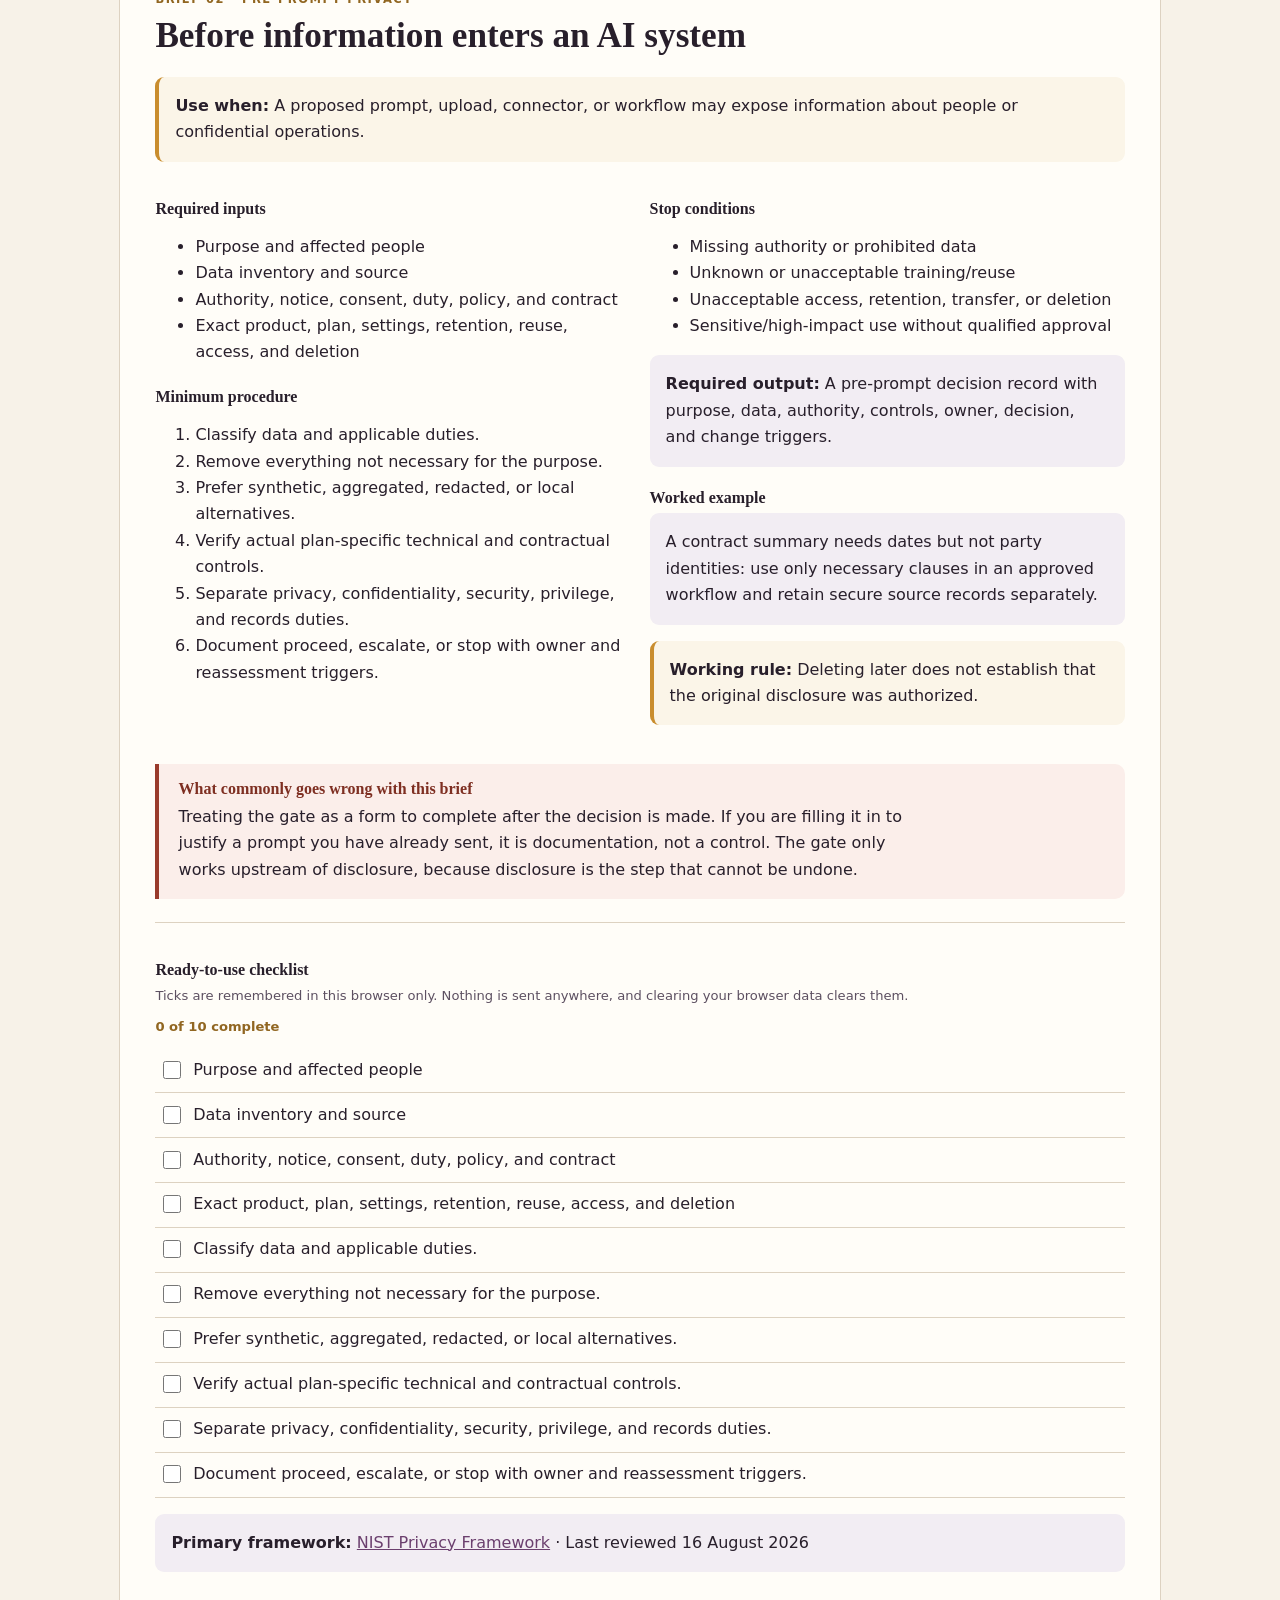
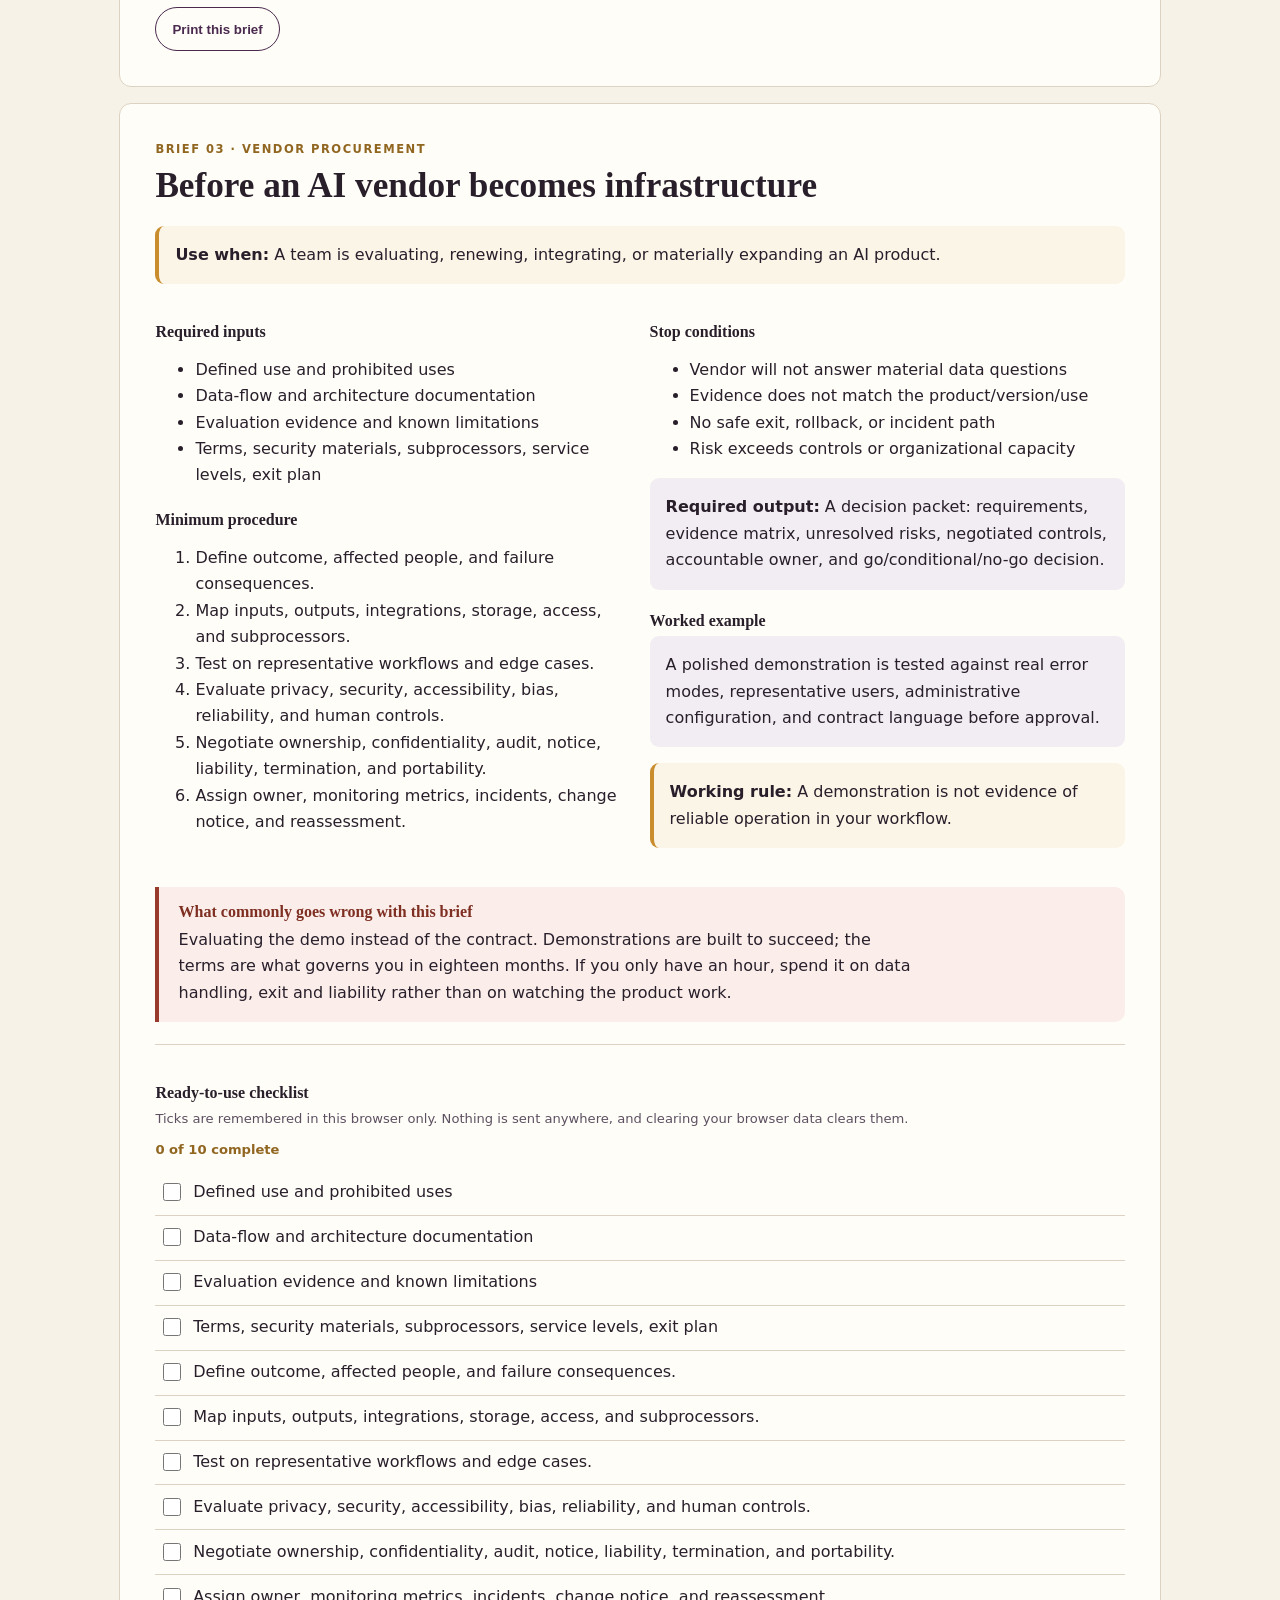
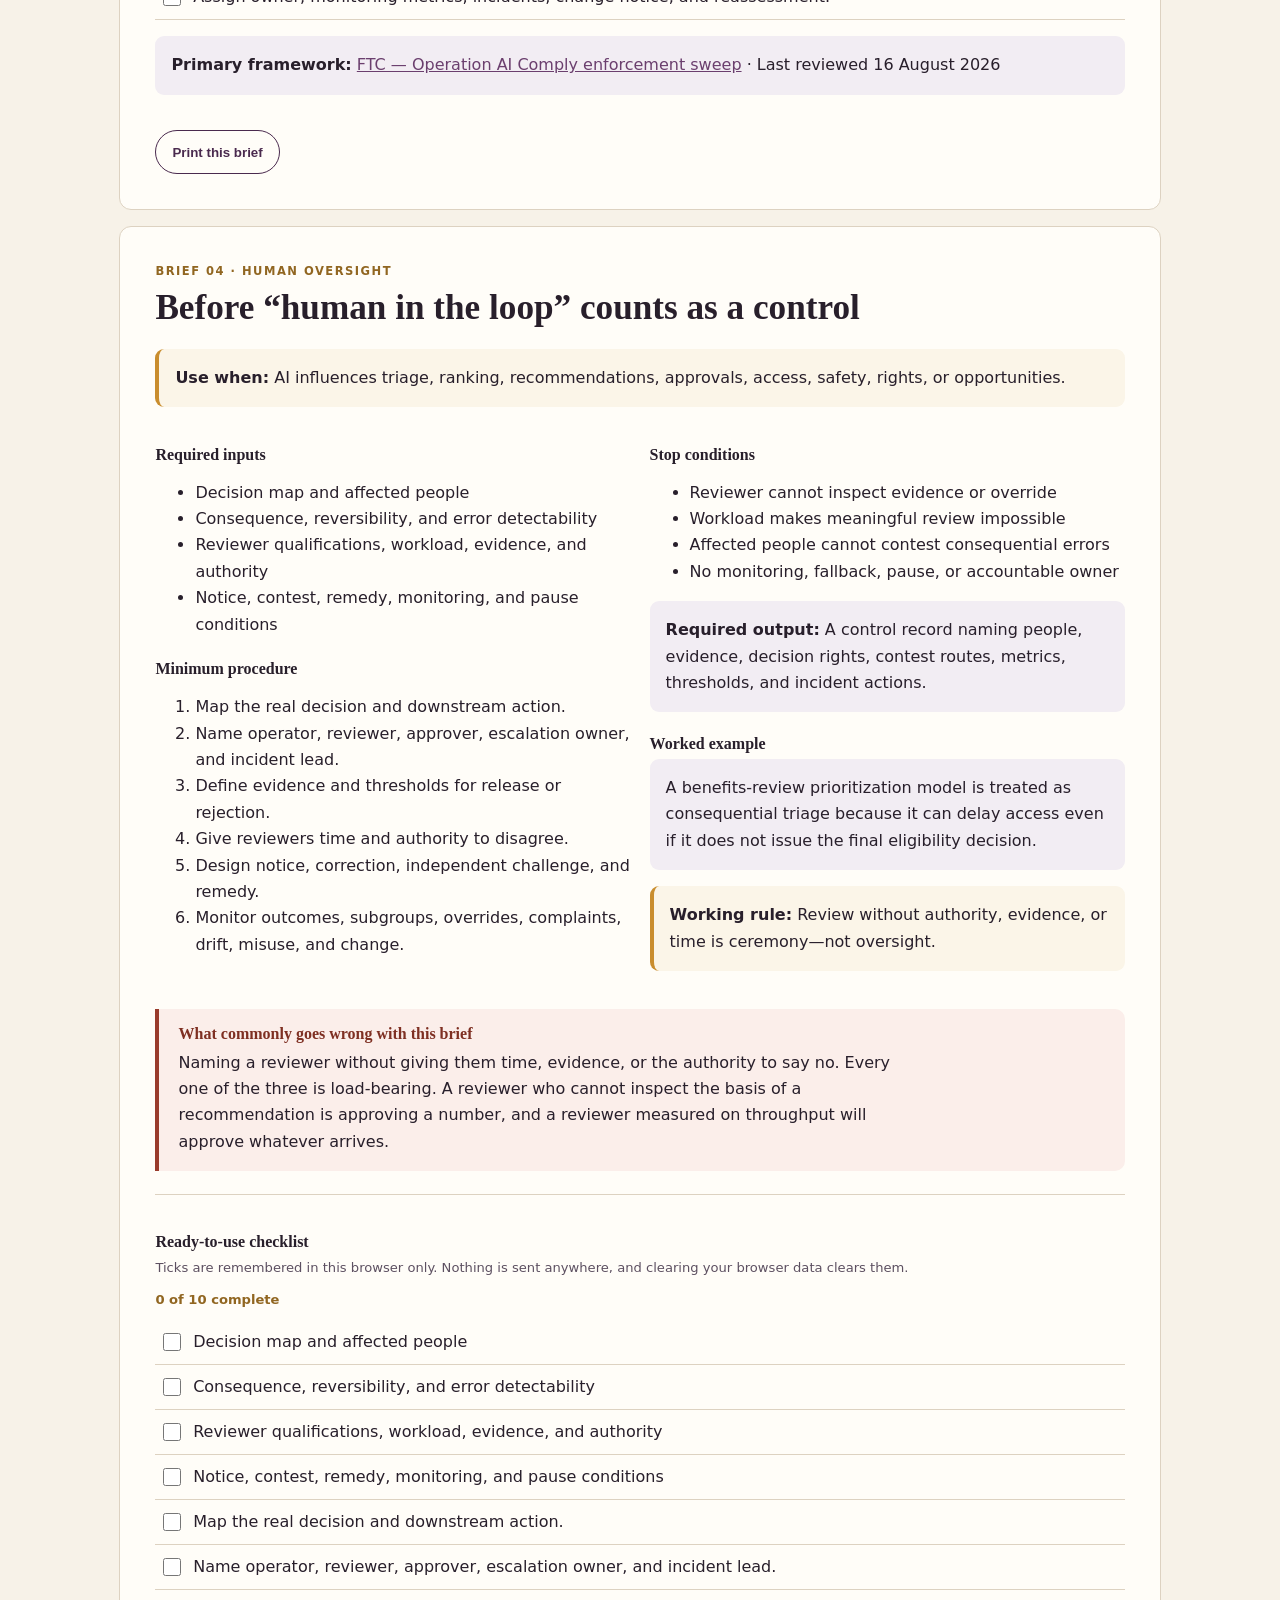
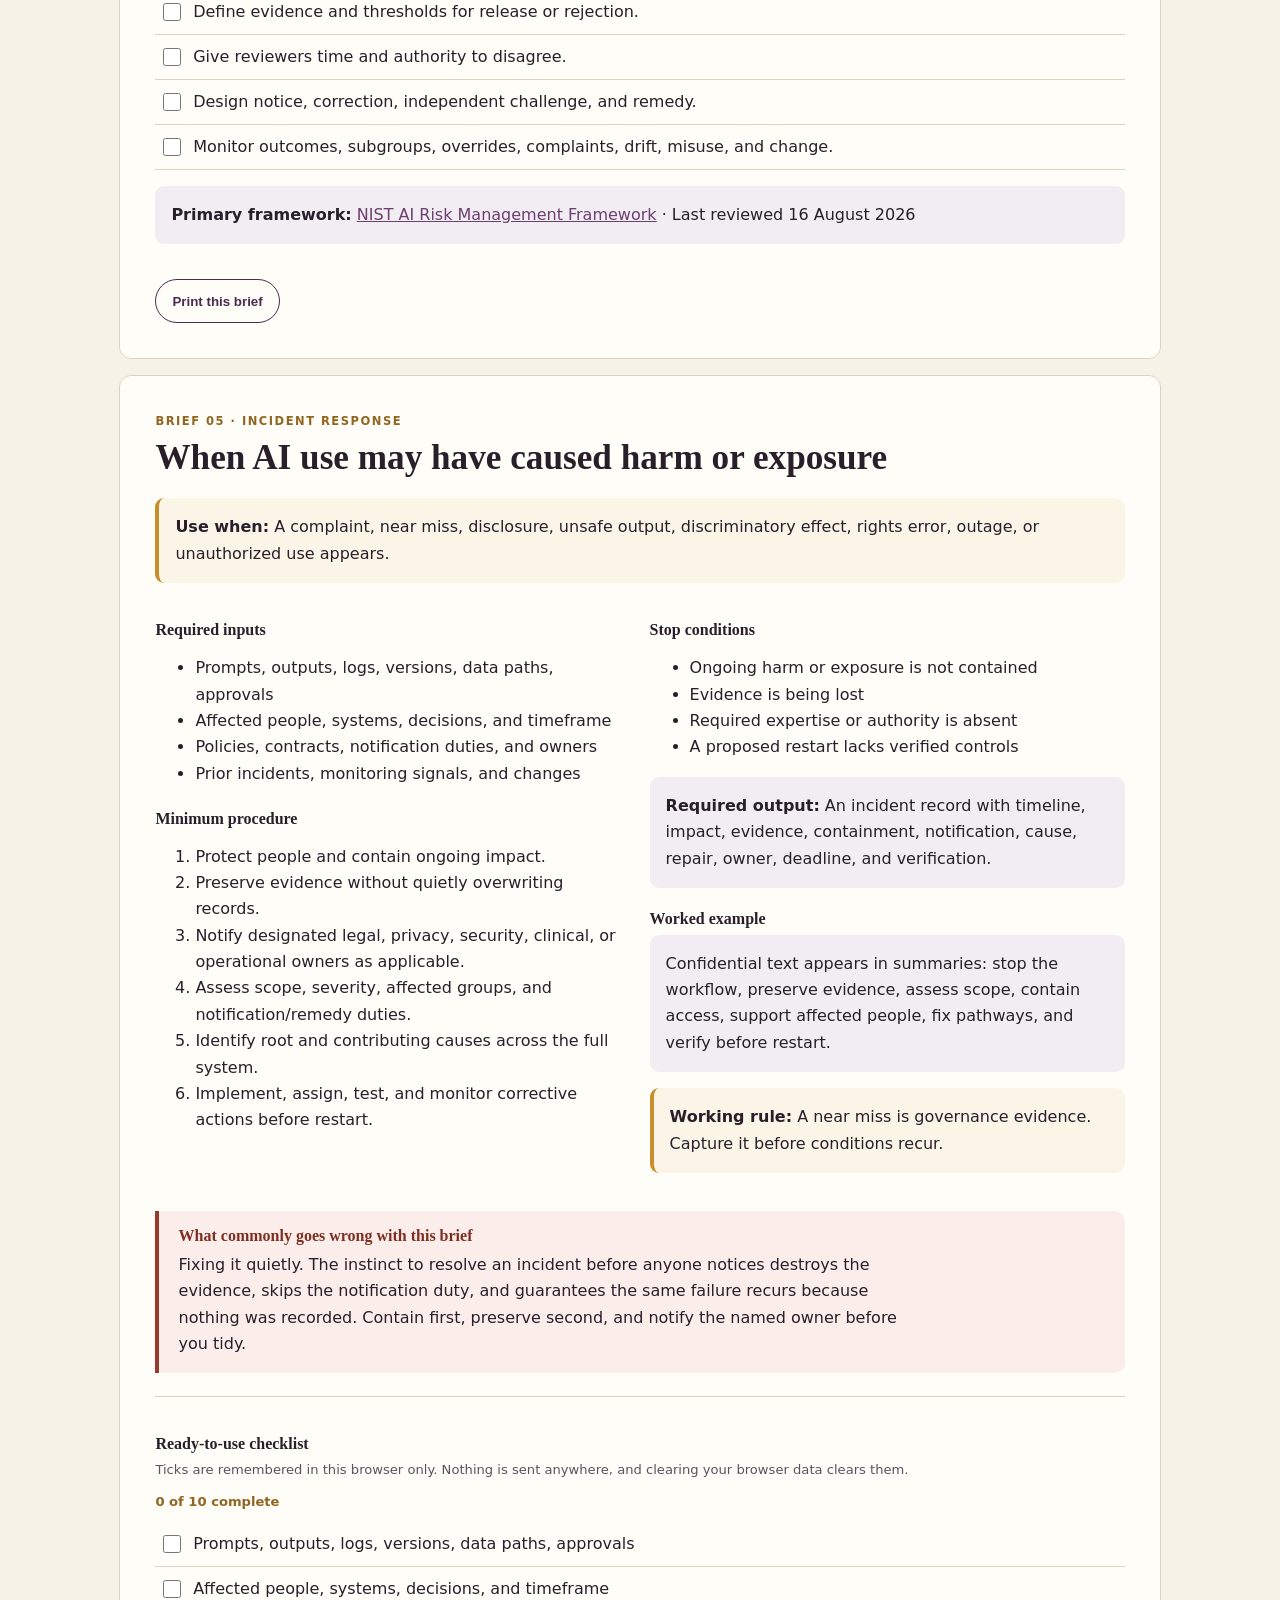
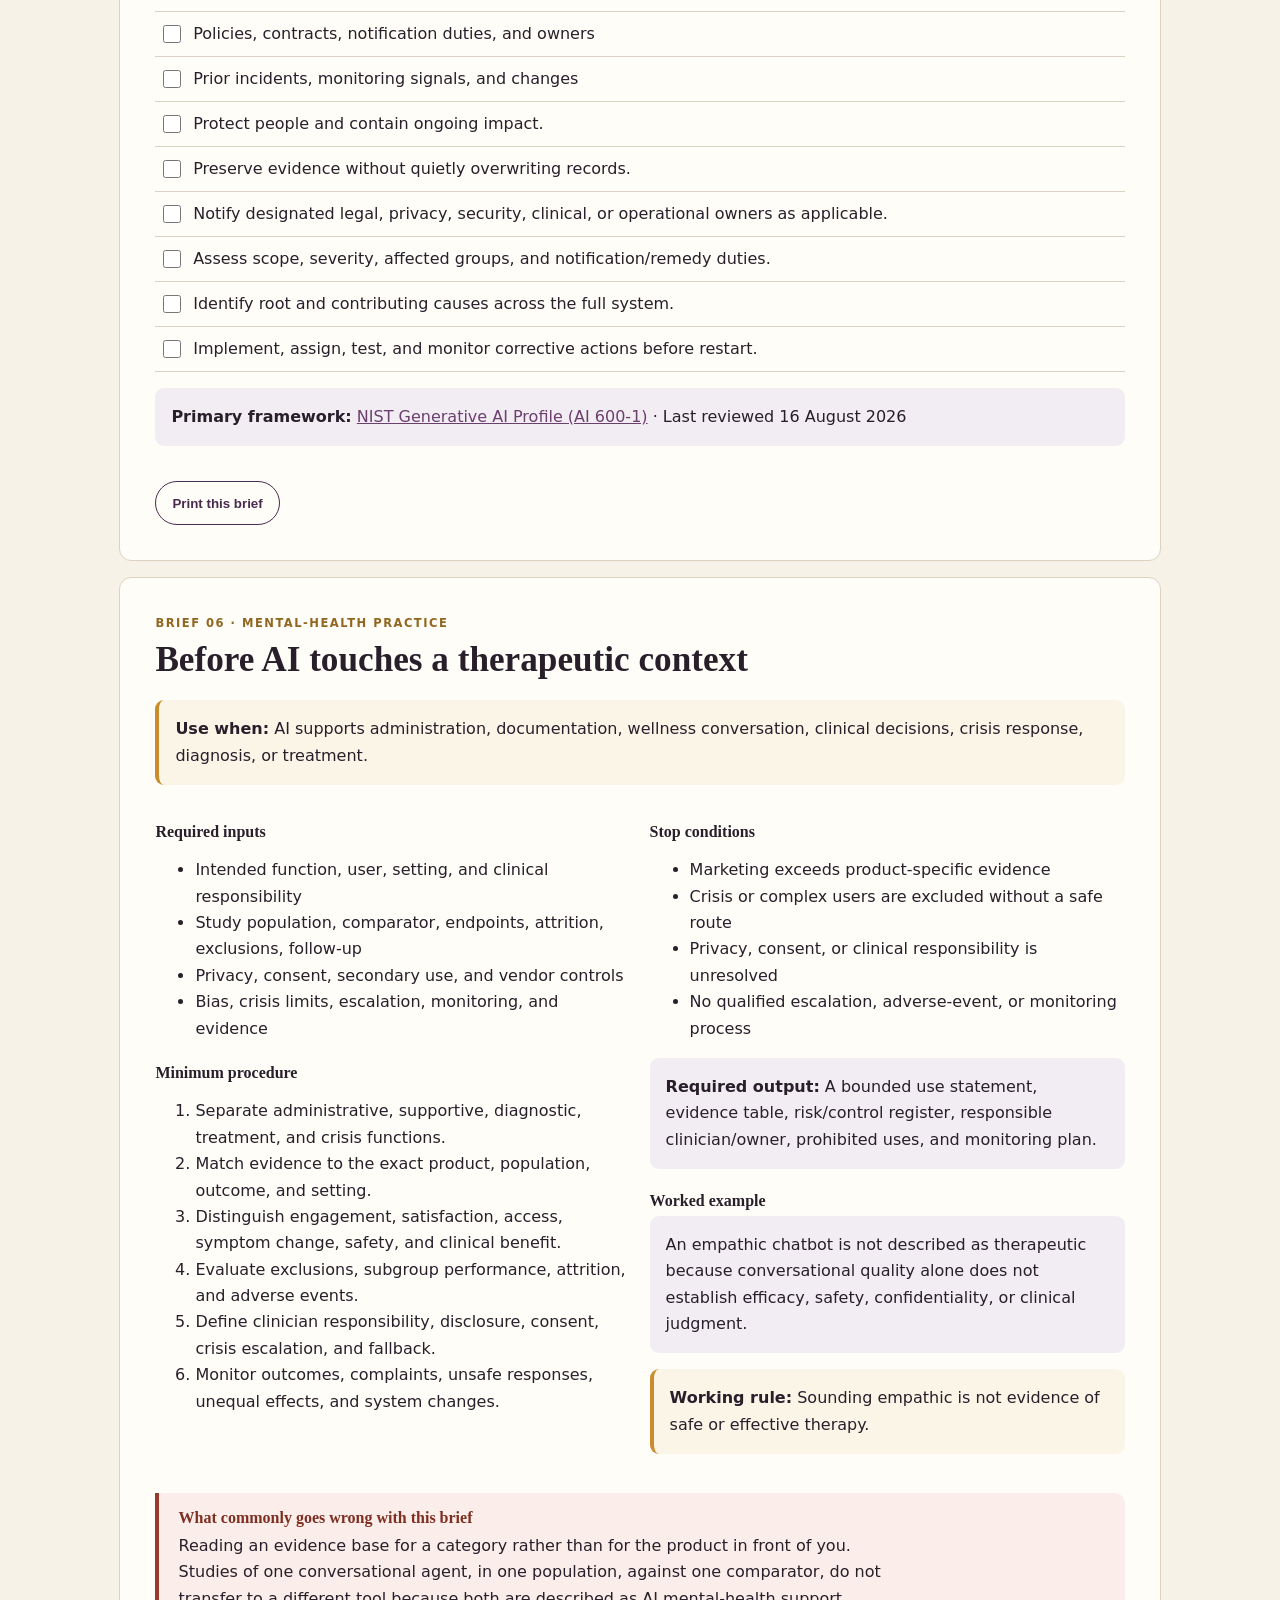
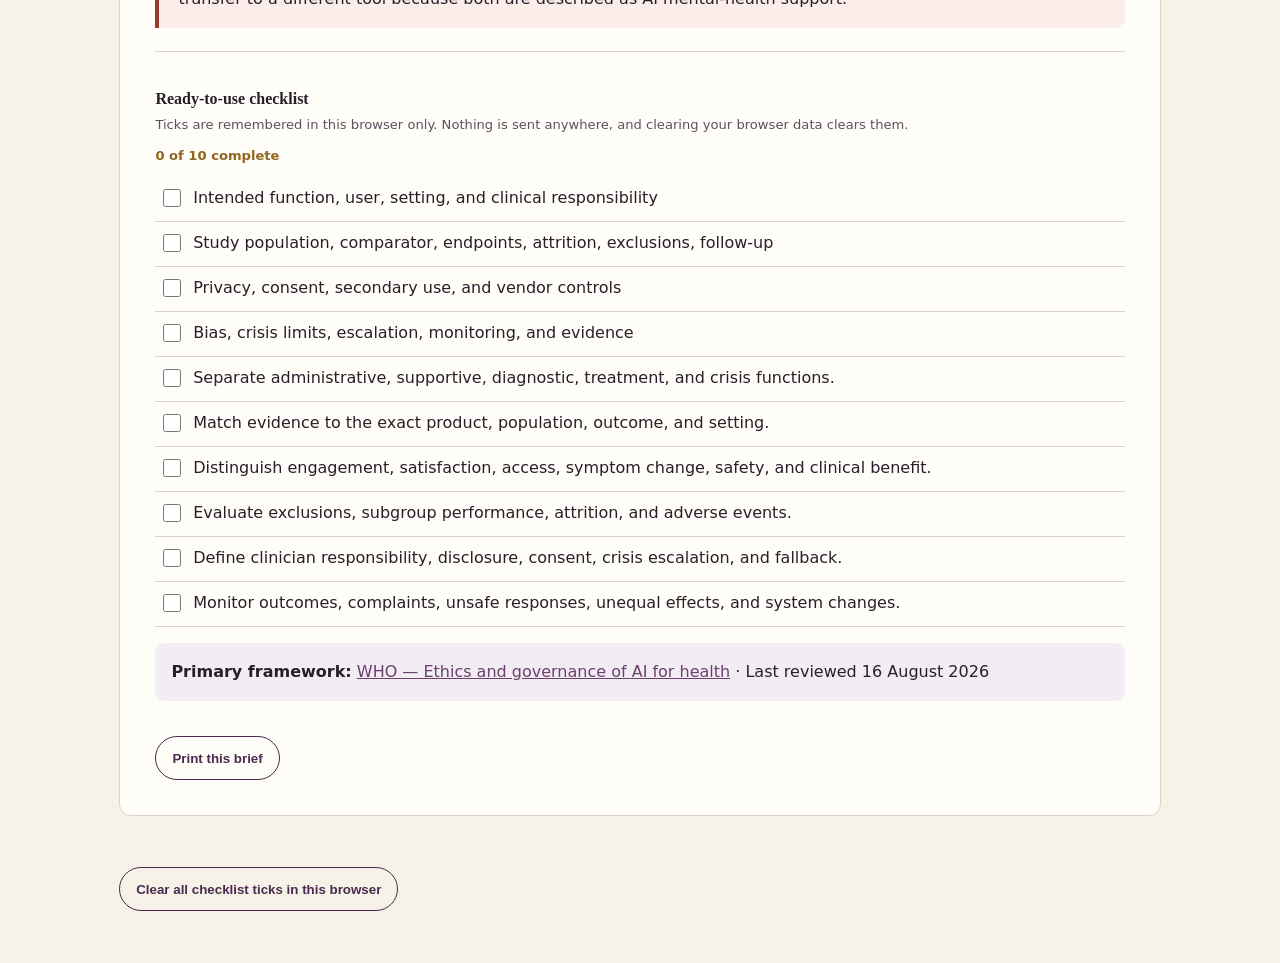
==== commit 602f750f: "Render the courses and briefs that existed only inside script tags briefs.html served 48 visible wor" ====
--- a/briefs.html
+++ b/briefs.html
@@ -1,10 +1,287 @@
-<!doctype html><html lang="en"><head><meta charset="utf-8"><meta name="viewport" content="width=device-width,initial-scale=1"><title>Field Brief Library · Myelin</title><meta name="description" content="Six detailed, source-linked field briefs for responsible AI decisions."><style>:root{--p:#4a2a4e;--g:#c98d2e;--g-text:#916621;--bg:#f7f2e8;--paper:#fffdf8;--line:#ddd2c1}*{box-sizing:border-box}html{scroll-behavior:smooth}body{margin:0;background:var(--bg);color:#281f2b;font:16px/1.65 system-ui}a{color:#6b3f6e}.wrap{max-width:1080px;margin:auto;padding:1.2rem}header{background:var(--p);color:white}header .wrap{display:flex;gap:1rem;align-items:center;flex-wrap:wrap}header strong{margin-right:auto}header a{color:white}h1,h2,h3{font-family:Georgia,serif;line-height:1.12}.hero{padding:4rem 0 2rem}h1{font-size:clamp(3rem,8vw,6rem);margin:.15em 0}.eyebrow{text-transform:uppercase;letter-spacing:.13em;color:var(--g-text);font-size:.72rem;font-weight:800}.notice,.callout,.source,.output{padding:1rem;border-radius:9px}.notice{background:#fff4d9;border:1px solid #d9ab5d}.index{display:grid;grid-template-columns:repeat(auto-fit,minmax(220px,1fr));gap:.7rem;margin:2rem 0}.index a,.brief{background:var(--paper);border:1px solid var(--line);border-radius:12px;padding:1rem}.index a{text-decoration:none;font-weight:750}.brief{margin:1rem 0;padding:clamp(1.2rem,4vw,2.2rem)}.cols{display:grid;grid-template-columns:1fr 1fr;gap:1.2rem}.callout{border-left:4px solid var(--g);background:#fbf5e8}.source,.output{background:#f2edf3}.checklist label{display:block;padding:.45rem;border-bottom:1px solid var(--line)}.print{border:1px solid var(--p);border-radius:999px;padding:.6rem 1rem;background:transparent;color:var(--p);font-weight:750;cursor:pointer}details{margin:1rem 0}summary{cursor:pointer;font-weight:800}@media(max-width:700px){.cols{grid-template-columns:1fr}}@media print{header,.hero,.index,.print{display:none}.brief{display:none;border:0}.brief.printing{display:block}}</style><link rel="canonical" href="https://myelin-ce.vercel.app/briefs"><meta property="og:type" content="website"><meta property="og:title" content="Field Brief Library"><meta property="og:description" content="Six detailed, source-linked field briefs for responsible AI decisions."><meta property="og:url" content="https://myelin-ce.vercel.app/briefs"><meta property="og:image" content="https://myelin-ce.vercel.app/og.png"><meta property="og:image:width" content="1200"><meta property="og:image:height" content="630"><meta name="twitter:card" content="summary_large_image"><meta name="twitter:image" content="https://myelin-ce.vercel.app/og.png"><link rel="icon" type="image/png" href="/icon-myelin-192.png"><link rel="apple-touch-icon" href="/icon-myelin-180.png"></head><body><header><div class="wrap"><strong>Myelin Learning Lab</strong><a href="/">Dashboard</a><a href="/tools">Tools</a><a href="/status">Status</a></div></header><main class="wrap"><section class="hero"><div class="eyebrow">Six operational briefs · version 2</div><h1>Read before the decision.</h1><p>Each brief defines its use case, required inputs, procedure, stop conditions, output, worked example, and primary framework.</p><div class="notice"><strong>Educational decision support:</strong> Confirm current law, facts, policy, contract terms, and professional duties for your context.</div></section><nav class="index" id="index"></nav><section id="briefs"></section></main><script>
-const B=[
-{id:'verification',n:'01',name:'Output verification',title:'Before generated output becomes work product',use:'A draft contains legal, scientific, financial, historical, policy, or other decision-relevant claims.',inputs:['Exact draft and intended audience','Consequence if each claim is wrong','Original sources and current status','Named qualified reviewer'],steps:['Split the draft into atomic propositions.','Classify fact, inference, opinion, recommendation, or forecast.','Open the original source; locate a pinpoint.','Test authority, method, population, comparator, date, and later history.','Rewrite to the evidence boundary; record limitations.','Assign retain, narrow, qualify, remove, or escalate.'],stops:['Source cannot be located or opened','Citation does not support the proposition','Material limitation or later history is unresolved','Controlling authority or denominator is unclear'],out:'A claim ledger containing wording, evidence, pinpoint, limitation, currency check, reviewer, date, and disposition.',example:'“Research proves AI improves care” becomes separate access, utilization, outcome, equity, and causation claims. Each is tested independently.',rule:'Narrow the sentence to the evidence; never stretch the evidence to preserve the sentence.',src:'https://www.nist.gov/itl/ai-risk-management-framework',srcname:'NIST AI Risk Management Framework'},
-{id:'privacy',n:'02',name:'Pre-prompt privacy',title:'Before information enters an AI system',use:'A proposed prompt, upload, connector, or workflow may expose information about people or confidential operations.',inputs:['Purpose and affected people','Data inventory and source','Authority, notice, consent, duty, policy, and contract','Exact product, plan, settings, retention, reuse, access, and deletion'],steps:['Classify data and applicable duties.','Remove everything not necessary for the purpose.','Prefer synthetic, aggregated, redacted, or local alternatives.','Verify actual plan-specific technical and contractual controls.','Separate privacy, confidentiality, security, privilege, and records duties.','Document proceed, escalate, or stop with owner and reassessment triggers.'],stops:['Missing authority or prohibited data','Unknown or unacceptable training/reuse','Unacceptable access, retention, transfer, or deletion','Sensitive/high-impact use without qualified approval'],out:'A pre-prompt decision record with purpose, data, authority, controls, owner, decision, and change triggers.',example:'A contract summary needs dates but not party identities: use only necessary clauses in an approved workflow and retain secure source records separately.',rule:'Deleting later does not establish that the original disclosure was authorized.',src:'https://www.nist.gov/privacy-framework',srcname:'NIST Privacy Framework'},
-{id:'procurement',n:'03',name:'Vendor procurement',title:'Before an AI vendor becomes infrastructure',use:'A team is evaluating, renewing, integrating, or materially expanding an AI product.',inputs:['Defined use and prohibited uses','Data-flow and architecture documentation','Evaluation evidence and known limitations','Terms, security materials, subprocessors, service levels, exit plan'],steps:['Define outcome, affected people, and failure consequences.','Map inputs, outputs, integrations, storage, access, and subprocessors.','Test on representative workflows and edge cases.','Evaluate privacy, security, accessibility, bias, reliability, and human controls.','Negotiate ownership, confidentiality, audit, notice, liability, termination, and portability.','Assign owner, monitoring metrics, incidents, change notice, and reassessment.'],stops:['Vendor will not answer material data questions','Evidence does not match the product/version/use','No safe exit, rollback, or incident path','Risk exceeds controls or organizational capacity'],out:'A decision packet: requirements, evidence matrix, unresolved risks, negotiated controls, accountable owner, and go/conditional/no-go decision.',example:'A polished demonstration is tested against real error modes, representative users, administrative configuration, and contract language before approval.',rule:'A demonstration is not evidence of reliable operation in your workflow.',src:'https://www.ftc.gov/news-events/news/press-releases/2024/09/ftc-announces-crackdown-deceptive-ai-claims-schemes',srcname:'FTC — Operation AI Comply enforcement sweep'},
-{id:'oversight',n:'04',name:'Human oversight',title:'Before “human in the loop” counts as a control',use:'AI influences triage, ranking, recommendations, approvals, access, safety, rights, or opportunities.',inputs:['Decision map and affected people','Consequence, reversibility, and error detectability','Reviewer qualifications, workload, evidence, and authority','Notice, contest, remedy, monitoring, and pause conditions'],steps:['Map the real decision and downstream action.','Name operator, reviewer, approver, escalation owner, and incident lead.','Define evidence and thresholds for release or rejection.','Give reviewers time and authority to disagree.','Design notice, correction, independent challenge, and remedy.','Monitor outcomes, subgroups, overrides, complaints, drift, misuse, and change.'],stops:['Reviewer cannot inspect evidence or override','Workload makes meaningful review impossible','Affected people cannot contest consequential errors','No monitoring, fallback, pause, or accountable owner'],out:'A control record naming people, evidence, decision rights, contest routes, metrics, thresholds, and incident actions.',example:'A benefits-review prioritization model is treated as consequential triage because it can delay access even if it does not issue the final eligibility decision.',rule:'Review without authority, evidence, or time is ceremony—not oversight.',src:'https://www.nist.gov/itl/ai-risk-management-framework',srcname:'NIST AI Risk Management Framework'},
-{id:'incident',n:'05',name:'Incident response',title:'When AI use may have caused harm or exposure',use:'A complaint, near miss, disclosure, unsafe output, discriminatory effect, rights error, outage, or unauthorized use appears.',inputs:['Prompts, outputs, logs, versions, data paths, approvals','Affected people, systems, decisions, and timeframe','Policies, contracts, notification duties, and owners','Prior incidents, monitoring signals, and changes'],steps:['Protect people and contain ongoing impact.','Preserve evidence without quietly overwriting records.','Notify designated legal, privacy, security, clinical, or operational owners as applicable.','Assess scope, severity, affected groups, and notification/remedy duties.','Identify root and contributing causes across the full system.','Implement, assign, test, and monitor corrective actions before restart.'],stops:['Ongoing harm or exposure is not contained','Evidence is being lost','Required expertise or authority is absent','A proposed restart lacks verified controls'],out:'An incident record with timeline, impact, evidence, containment, notification, cause, repair, owner, deadline, and verification.',example:'Confidential text appears in summaries: stop the workflow, preserve evidence, assess scope, contain access, support affected people, fix pathways, and verify before restart.',rule:'A near miss is governance evidence. Capture it before conditions recur.',src:'https://www.nist.gov/publications/artificial-intelligence-risk-management-framework-generative-artificial-intelligence',srcname:'NIST Generative AI Profile (AI 600-1)'},
-{id:'mental',n:'06',name:'Mental-health practice',title:'Before AI touches a therapeutic context',use:'AI supports administration, documentation, wellness conversation, clinical decisions, crisis response, diagnosis, or treatment.',inputs:['Intended function, user, setting, and clinical responsibility','Study population, comparator, endpoints, attrition, exclusions, follow-up','Privacy, consent, secondary use, and vendor controls','Bias, crisis limits, escalation, monitoring, and evidence'],steps:['Separate administrative, supportive, diagnostic, treatment, and crisis functions.','Match evidence to the exact product, population, outcome, and setting.','Distinguish engagement, satisfaction, access, symptom change, safety, and clinical benefit.','Evaluate exclusions, subgroup performance, attrition, and adverse events.','Define clinician responsibility, disclosure, consent, crisis escalation, and fallback.','Monitor outcomes, complaints, unsafe responses, unequal effects, and system changes.'],stops:['Marketing exceeds product-specific evidence','Crisis or complex users are excluded without a safe route','Privacy, consent, or clinical responsibility is unresolved','No qualified escalation, adverse-event, or monitoring process'],out:'A bounded use statement, evidence table, risk/control register, responsible clinician/owner, prohibited uses, and monitoring plan.',example:'An empathic chatbot is not described as therapeutic because conversational quality alone does not establish efficacy, safety, confidentiality, or clinical judgment.',rule:'Sounding empathic is not evidence of safe or effective therapy.',src:'https://www.who.int/publications/i/item/9789240029200',srcname:'WHO — Ethics and governance of AI for health'}];
-index.innerHTML=B.map(b=>`<a href="#${b.id}">${b.n} · ${b.name}</a>`).join('');briefs.innerHTML=B.map(b=>`<article class="brief" id="${b.id}"><div class="eyebrow">Brief ${b.n} · ${b.name}</div><h2>${b.title}</h2><p class="callout"><strong>Use when:</strong> ${b.use}</p><div class="cols"><div><h3>Required inputs</h3><ul>${b.inputs.map(x=>`<li>${x}</li>`).join('')}</ul><h3>Minimum procedure</h3><ol>${b.steps.map(x=>`<li>${x}</li>`).join('')}</ol></div><div><h3>Stop conditions</h3><ul>${b.stops.map(x=>`<li>${x}</li>`).join('')}</ul><p class="output"><strong>Required output:</strong> ${b.out}</p><details><summary>Worked example</summary><p>${b.example}</p></details><p class="callout"><strong>Working rule:</strong> ${b.rule}</p></div></div><div class="checklist"><h3>Ready-to-use checklist</h3>${[...b.inputs,...b.steps].map((x,i)=>`<label><input type="checkbox"> ${x}</label>`).join('')}</div><p class="source"><strong>Primary framework:</strong> <a target="_blank" rel="noopener" href="${b.src}">${b.srcname}</a> · Last reviewed 16 August 2026</p><button class="print">Print this brief</button></article>`).join('');document.querySelectorAll('.print').forEach(x=>x.onclick=()=>{let a=x.closest('.brief');a.classList.add('printing');print();a.classList.remove('printing')});
+<!doctype html><html lang="en"><head><meta charset="utf-8"><meta name="viewport" content="width=device-width,initial-scale=1"><title>Field Brief Library · Myelin</title><meta name="description" content="Six detailed, source-linked field briefs for responsible AI decisions."><style>:root{--p:#4a2a4e;--g:#c98d2e;--g-text:#916621;--bg:#f7f2e8;--paper:#fffdf8;--line:#ddd2c1}*{box-sizing:border-box}html{scroll-behavior:smooth}body{margin:0;background:var(--bg);color:#281f2b;font:16px/1.65 system-ui}a{color:#6b3f6e}.wrap{max-width:1080px;margin:auto;padding:1.2rem}header{background:var(--p);color:white}header .wrap{display:flex;gap:1rem;align-items:center;flex-wrap:wrap}header strong{margin-right:auto}header a{color:white}h1,h2,h3{font-family:Georgia,serif;line-height:1.12}.hero{padding:4rem 0 2rem}h1{font-size:clamp(3rem,8vw,6rem);margin:.15em 0}.eyebrow{text-transform:uppercase;letter-spacing:.13em;color:var(--g-text);font-size:.72rem;font-weight:800}.notice,.callout,.source,.output{padding:1rem;border-radius:9px}.notice{background:#fff4d9;border:1px solid #d9ab5d}.index{display:grid;grid-template-columns:repeat(auto-fit,minmax(220px,1fr));gap:.7rem;margin:2rem 0}.index a,.brief{background:var(--paper);border:1px solid var(--line);border-radius:12px;padding:1rem}.index a{text-decoration:none;font-weight:750}.brief{margin:1rem 0;padding:clamp(1.2rem,4vw,2.2rem)}.cols{display:grid;grid-template-columns:1fr 1fr;gap:1.2rem}.callout{border-left:4px solid var(--g);background:#fbf5e8}.source,.output{background:#f2edf3}.checklist label{display:block;padding:.45rem;border-bottom:1px solid var(--line)}.print{border:1px solid var(--p);border-radius:999px;padding:.6rem 1rem;background:transparent;color:var(--p);font-weight:750;cursor:pointer}details{margin:1rem 0}summary{cursor:pointer;font-weight:800}@media(max-width:700px){.cols{grid-template-columns:1fr}}.brief{overflow-wrap:anywhere}@media print{header,.hero,.index,.print,.reset-row,.read-guide{display:none}.brief{border:0;break-inside:avoid}body.printing-one .brief{display:none}body.printing-one .brief.printing{display:block}}.read-guide{background:var(--paper);border:1px solid var(--line);border-left:5px solid var(--p);border-radius:12px;padding:clamp(1.2rem,4vw,2rem);margin:2rem 0}.read-guide h2{margin-top:0;font-size:clamp(1.5rem,3.4vw,2.1rem)}.read-guide p{max-width:72ch}.index a{display:flex;flex-direction:column;gap:.2rem;line-height:1.3}.ix-n{font-size:.7rem;letter-spacing:.12em;color:var(--g-text);font-weight:800}.brief h2{font-size:clamp(1.5rem,3.6vw,2.2rem);margin:.2em 0 .6em}.brief h3{font-size:1rem;margin:1.4rem 0 .4rem}.example{background:#f2edf3;border-radius:9px;padding:1rem;margin:.4rem 0}.misuse{border-left:4px solid #993b2c;background:#fbeeea;border-radius:0 10px 10px 0;padding:1rem 1.2rem;margin:1.4rem 0}.misuse h3{margin:0 0 .4rem;color:#7e2f22}.misuse p{margin:0;max-width:72ch}.checklist{margin-top:1.4rem;border-top:1px solid var(--line);padding-top:1rem}.ck-note{font-size:.82rem;color:#5d5061;margin:.2rem 0 .6rem}.ck-count{font-size:.82rem;font-weight:800;color:var(--g-text);margin:.2rem 0 .6rem}.ck-count.done{color:#256448}.checklist label{display:flex;gap:.6rem;align-items:flex-start;padding:.55rem .2rem;border-bottom:1px solid var(--line);cursor:pointer}.checklist input{margin-top:.25rem;width:18px;height:18px;flex:none}a:focus-visible,button:focus-visible,input:focus-visible,summary:focus-visible{outline:3px solid var(--p);outline-offset:2px}header a:focus-visible{outline-color:#f7d9a0}.print{margin-top:1.2rem;min-height:44px}.reset-row{margin:2rem 0}@media(max-width:700px){.read-guide{padding:1.1rem}}</style><link rel="canonical" href="https://myelin-ce.vercel.app/briefs"><meta property="og:type" content="website"><meta property="og:title" content="Field Brief Library"><meta property="og:description" content="Six detailed, source-linked field briefs for responsible AI decisions."><meta property="og:url" content="https://myelin-ce.vercel.app/briefs"><meta property="og:image" content="https://myelin-ce.vercel.app/og.png"><meta property="og:image:width" content="1200"><meta property="og:image:height" content="630"><meta name="twitter:card" content="summary_large_image"><meta name="twitter:image" content="https://myelin-ce.vercel.app/og.png"><link rel="icon" type="image/png" href="/icon-myelin-192.png"><link rel="apple-touch-icon" href="/icon-myelin-180.png"></head><body><header><div class="wrap"><strong>Myelin Learning Lab</strong><a href="/">Dashboard</a><a href="/tools">Tools</a><a href="/status">Status</a></div></header><main class="wrap"><section class="hero"><div class="eyebrow">Six operational briefs · version 2</div><h1>Read before the decision.</h1><p>Each brief defines its use case, required inputs, procedure, stop conditions, output, worked example, and primary framework.</p><div class="notice"><strong>Educational decision support:</strong> Confirm current law, facts, policy, contract terms, and professional duties for your context.</div></section><nav class="index" id="index" aria-label="Jump to a brief">
+      <a href="#verification"><span class="ix-n">01</span>Output verification</a>
+      <a href="#privacy"><span class="ix-n">02</span>Pre-prompt privacy</a>
+      <a href="#procurement"><span class="ix-n">03</span>Vendor procurement</a>
+      <a href="#oversight"><span class="ix-n">04</span>Human oversight</a>
+      <a href="#incident"><span class="ix-n">05</span>Incident response</a>
+      <a href="#mental"><span class="ix-n">06</span>Mental-health practice</a>
+    </nav>    <section class="read-guide" aria-labelledby="howto">
+      <h2 id="howto">How to use a field brief</h2>
+      <p>A brief is not a summary of a topic. It is the minimum you have to do before a specific decision, written so that a person who is tired, rushed, and accountable can still do it. That is why every one has the same six parts: when it applies, what you need in hand, the procedure, the conditions that mean <em>stop</em>, the record you must end up with, and one working rule short enough to remember under pressure.</p>
+      <p><strong>Read the stop conditions first.</strong> They are the part people skip and the part that does the work. A procedure tells you how to proceed; a stop condition tells you when proceeding is the mistake. If any stop condition is met, the brief is finished — the answer is escalate, not continue carefully.</p>
+      <p><strong>The required output is the point, not the paperwork.</strong> Each brief ends in a record because a decision you cannot reconstruct is a decision you cannot defend. Six months later, the question will not be whether you were careful; it will be what you actually checked, when, and on what evidence. Only the record answers that.</p>
+      <p><strong>What these are not.</strong> They are educational decision support. They do not tell you what the law requires of you, what your regulator expects, or what your contract says — confirm current law, facts, policy, contract terms, and professional duties for your own context, and involve qualified people where your duties require it.</p>
+      <p><strong>If you only read one:</strong> start with Brief 01 if you publish or send anything a model helped write, and Brief 02 if you are about to paste something into a tool. Those two cover the overwhelming majority of everyday exposure.</p>
+    </section>
+    <section id="briefs">
+    <article class="brief" id="verification">
+      <div class="eyebrow">Brief 01 · Output verification</div>
+      <h2>Before generated output becomes work product</h2>
+      <p class="callout"><strong>Use when:</strong> A draft contains legal, scientific, financial, historical, policy, or other decision-relevant claims.</p>
+      <div class="cols">
+        <div>
+          <h3>Required inputs</h3>
+          <ul><li>Exact draft and intended audience</li><li>Consequence if each claim is wrong</li><li>Original sources and current status</li><li>Named qualified reviewer</li></ul>
+          <h3>Minimum procedure</h3>
+          <ol><li>Split the draft into atomic propositions.</li><li>Classify fact, inference, opinion, recommendation, or forecast.</li><li>Open the original source; locate a pinpoint.</li><li>Test authority, method, population, comparator, date, and later history.</li><li>Rewrite to the evidence boundary; record limitations.</li><li>Assign retain, narrow, qualify, remove, or escalate.</li></ol>
+        </div>
+        <div>
+          <h3>Stop conditions</h3>
+          <ul><li>Source cannot be located or opened</li><li>Citation does not support the proposition</li><li>Material limitation or later history is unresolved</li><li>Controlling authority or denominator is unclear</li></ul>
+          <p class="output"><strong>Required output:</strong> A claim ledger containing wording, evidence, pinpoint, limitation, currency check, reviewer, date, and disposition.</p>
+          <h3>Worked example</h3>
+          <p class="example">“Research proves AI improves care” becomes separate access, utilization, outcome, equity, and causation claims. Each is tested independently.</p>
+          <p class="callout"><strong>Working rule:</strong> Narrow the sentence to the evidence; never stretch the evidence to preserve the sentence.</p>
+        </div>
+      </div>
+      <div class="misuse"><h3>What commonly goes wrong with this brief</h3><p>Running the ledger over the sentences you already doubt. The claims that cause damage are the ones that read as obviously true — a round number, a familiar statute, a well-known study everyone cites. Split the whole draft, not the parts that feel shaky.</p></div>
+      <div class="checklist" data-brief="verification">
+        <h3>Ready-to-use checklist</h3>
+        <p class="ck-note">Ticks are remembered in this browser only. Nothing is sent anywhere, and clearing your browser data clears them.</p>
+        <label><input type="checkbox" data-ck="verification-0"> <span>Exact draft and intended audience</span></label>
+        <label><input type="checkbox" data-ck="verification-1"> <span>Consequence if each claim is wrong</span></label>
+        <label><input type="checkbox" data-ck="verification-2"> <span>Original sources and current status</span></label>
+        <label><input type="checkbox" data-ck="verification-3"> <span>Named qualified reviewer</span></label>
+        <label><input type="checkbox" data-ck="verification-4"> <span>Split the draft into atomic propositions.</span></label>
+        <label><input type="checkbox" data-ck="verification-5"> <span>Classify fact, inference, opinion, recommendation, or forecast.</span></label>
+        <label><input type="checkbox" data-ck="verification-6"> <span>Open the original source; locate a pinpoint.</span></label>
+        <label><input type="checkbox" data-ck="verification-7"> <span>Test authority, method, population, comparator, date, and later history.</span></label>
+        <label><input type="checkbox" data-ck="verification-8"> <span>Rewrite to the evidence boundary; record limitations.</span></label>
+        <label><input type="checkbox" data-ck="verification-9"> <span>Assign retain, narrow, qualify, remove, or escalate.</span></label>
+      </div>
+      <p class="source"><strong>Primary framework:</strong> <a target="_blank" rel="noopener" href="https://www.nist.gov/itl/ai-risk-management-framework">NIST AI Risk Management Framework</a> · Last reviewed 16 August 2026</p>
+    </article>
+    <article class="brief" id="privacy">
+      <div class="eyebrow">Brief 02 · Pre-prompt privacy</div>
+      <h2>Before information enters an AI system</h2>
+      <p class="callout"><strong>Use when:</strong> A proposed prompt, upload, connector, or workflow may expose information about people or confidential operations.</p>
+      <div class="cols">
+        <div>
+          <h3>Required inputs</h3>
+          <ul><li>Purpose and affected people</li><li>Data inventory and source</li><li>Authority, notice, consent, duty, policy, and contract</li><li>Exact product, plan, settings, retention, reuse, access, and deletion</li></ul>
+          <h3>Minimum procedure</h3>
+          <ol><li>Classify data and applicable duties.</li><li>Remove everything not necessary for the purpose.</li><li>Prefer synthetic, aggregated, redacted, or local alternatives.</li><li>Verify actual plan-specific technical and contractual controls.</li><li>Separate privacy, confidentiality, security, privilege, and records duties.</li><li>Document proceed, escalate, or stop with owner and reassessment triggers.</li></ol>
+        </div>
+        <div>
+          <h3>Stop conditions</h3>
+          <ul><li>Missing authority or prohibited data</li><li>Unknown or unacceptable training/reuse</li><li>Unacceptable access, retention, transfer, or deletion</li><li>Sensitive/high-impact use without qualified approval</li></ul>
+          <p class="output"><strong>Required output:</strong> A pre-prompt decision record with purpose, data, authority, controls, owner, decision, and change triggers.</p>
+          <h3>Worked example</h3>
+          <p class="example">A contract summary needs dates but not party identities: use only necessary clauses in an approved workflow and retain secure source records separately.</p>
+          <p class="callout"><strong>Working rule:</strong> Deleting later does not establish that the original disclosure was authorized.</p>
+        </div>
+      </div>
+      <div class="misuse"><h3>What commonly goes wrong with this brief</h3><p>Treating the gate as a form to complete after the decision is made. If you are filling it in to justify a prompt you have already sent, it is documentation, not a control. The gate only works upstream of disclosure, because disclosure is the step that cannot be undone.</p></div>
+      <div class="checklist" data-brief="privacy">
+        <h3>Ready-to-use checklist</h3>
+        <p class="ck-note">Ticks are remembered in this browser only. Nothing is sent anywhere, and clearing your browser data clears them.</p>
+        <label><input type="checkbox" data-ck="privacy-0"> <span>Purpose and affected people</span></label>
+        <label><input type="checkbox" data-ck="privacy-1"> <span>Data inventory and source</span></label>
+        <label><input type="checkbox" data-ck="privacy-2"> <span>Authority, notice, consent, duty, policy, and contract</span></label>
+        <label><input type="checkbox" data-ck="privacy-3"> <span>Exact product, plan, settings, retention, reuse, access, and deletion</span></label>
+        <label><input type="checkbox" data-ck="privacy-4"> <span>Classify data and applicable duties.</span></label>
+        <label><input type="checkbox" data-ck="privacy-5"> <span>Remove everything not necessary for the purpose.</span></label>
+        <label><input type="checkbox" data-ck="privacy-6"> <span>Prefer synthetic, aggregated, redacted, or local alternatives.</span></label>
+        <label><input type="checkbox" data-ck="privacy-7"> <span>Verify actual plan-specific technical and contractual controls.</span></label>
+        <label><input type="checkbox" data-ck="privacy-8"> <span>Separate privacy, confidentiality, security, privilege, and records duties.</span></label>
+        <label><input type="checkbox" data-ck="privacy-9"> <span>Document proceed, escalate, or stop with owner and reassessment triggers.</span></label>
+      </div>
+      <p class="source"><strong>Primary framework:</strong> <a target="_blank" rel="noopener" href="https://www.nist.gov/privacy-framework">NIST Privacy Framework</a> · Last reviewed 16 August 2026</p>
+    </article>
+    <article class="brief" id="procurement">
+      <div class="eyebrow">Brief 03 · Vendor procurement</div>
+      <h2>Before an AI vendor becomes infrastructure</h2>
+      <p class="callout"><strong>Use when:</strong> A team is evaluating, renewing, integrating, or materially expanding an AI product.</p>
+      <div class="cols">
+        <div>
+          <h3>Required inputs</h3>
+          <ul><li>Defined use and prohibited uses</li><li>Data-flow and architecture documentation</li><li>Evaluation evidence and known limitations</li><li>Terms, security materials, subprocessors, service levels, exit plan</li></ul>
+          <h3>Minimum procedure</h3>
+          <ol><li>Define outcome, affected people, and failure consequences.</li><li>Map inputs, outputs, integrations, storage, access, and subprocessors.</li><li>Test on representative workflows and edge cases.</li><li>Evaluate privacy, security, accessibility, bias, reliability, and human controls.</li><li>Negotiate ownership, confidentiality, audit, notice, liability, termination, and portability.</li><li>Assign owner, monitoring metrics, incidents, change notice, and reassessment.</li></ol>
+        </div>
+        <div>
+          <h3>Stop conditions</h3>
+          <ul><li>Vendor will not answer material data questions</li><li>Evidence does not match the product/version/use</li><li>No safe exit, rollback, or incident path</li><li>Risk exceeds controls or organizational capacity</li></ul>
+          <p class="output"><strong>Required output:</strong> A decision packet: requirements, evidence matrix, unresolved risks, negotiated controls, accountable owner, and go/conditional/no-go decision.</p>
+          <h3>Worked example</h3>
+          <p class="example">A polished demonstration is tested against real error modes, representative users, administrative configuration, and contract language before approval.</p>
+          <p class="callout"><strong>Working rule:</strong> A demonstration is not evidence of reliable operation in your workflow.</p>
+        </div>
+      </div>
+      <div class="misuse"><h3>What commonly goes wrong with this brief</h3><p>Evaluating the demo instead of the contract. Demonstrations are built to succeed; the terms are what governs you in eighteen months. If you only have an hour, spend it on data handling, exit and liability rather than on watching the product work.</p></div>
+      <div class="checklist" data-brief="procurement">
+        <h3>Ready-to-use checklist</h3>
+        <p class="ck-note">Ticks are remembered in this browser only. Nothing is sent anywhere, and clearing your browser data clears them.</p>
+        <label><input type="checkbox" data-ck="procurement-0"> <span>Defined use and prohibited uses</span></label>
+        <label><input type="checkbox" data-ck="procurement-1"> <span>Data-flow and architecture documentation</span></label>
+        <label><input type="checkbox" data-ck="procurement-2"> <span>Evaluation evidence and known limitations</span></label>
+        <label><input type="checkbox" data-ck="procurement-3"> <span>Terms, security materials, subprocessors, service levels, exit plan</span></label>
+        <label><input type="checkbox" data-ck="procurement-4"> <span>Define outcome, affected people, and failure consequences.</span></label>
+        <label><input type="checkbox" data-ck="procurement-5"> <span>Map inputs, outputs, integrations, storage, access, and subprocessors.</span></label>
+        <label><input type="checkbox" data-ck="procurement-6"> <span>Test on representative workflows and edge cases.</span></label>
+        <label><input type="checkbox" data-ck="procurement-7"> <span>Evaluate privacy, security, accessibility, bias, reliability, and human controls.</span></label>
+        <label><input type="checkbox" data-ck="procurement-8"> <span>Negotiate ownership, confidentiality, audit, notice, liability, termination, and portability.</span></label>
+        <label><input type="checkbox" data-ck="procurement-9"> <span>Assign owner, monitoring metrics, incidents, change notice, and reassessment.</span></label>
+      </div>
+      <p class="source"><strong>Primary framework:</strong> <a target="_blank" rel="noopener" href="https://www.ftc.gov/news-events/news/press-releases/2024/09/ftc-announces-crackdown-deceptive-ai-claims-schemes">FTC — Operation AI Comply enforcement sweep</a> · Last reviewed 16 August 2026</p>
+    </article>
+    <article class="brief" id="oversight">
+      <div class="eyebrow">Brief 04 · Human oversight</div>
+      <h2>Before “human in the loop” counts as a control</h2>
+      <p class="callout"><strong>Use when:</strong> AI influences triage, ranking, recommendations, approvals, access, safety, rights, or opportunities.</p>
+      <div class="cols">
+        <div>
+          <h3>Required inputs</h3>
+          <ul><li>Decision map and affected people</li><li>Consequence, reversibility, and error detectability</li><li>Reviewer qualifications, workload, evidence, and authority</li><li>Notice, contest, remedy, monitoring, and pause conditions</li></ul>
+          <h3>Minimum procedure</h3>
+          <ol><li>Map the real decision and downstream action.</li><li>Name operator, reviewer, approver, escalation owner, and incident lead.</li><li>Define evidence and thresholds for release or rejection.</li><li>Give reviewers time and authority to disagree.</li><li>Design notice, correction, independent challenge, and remedy.</li><li>Monitor outcomes, subgroups, overrides, complaints, drift, misuse, and change.</li></ol>
+        </div>
+        <div>
+          <h3>Stop conditions</h3>
+          <ul><li>Reviewer cannot inspect evidence or override</li><li>Workload makes meaningful review impossible</li><li>Affected people cannot contest consequential errors</li><li>No monitoring, fallback, pause, or accountable owner</li></ul>
+          <p class="output"><strong>Required output:</strong> A control record naming people, evidence, decision rights, contest routes, metrics, thresholds, and incident actions.</p>
+          <h3>Worked example</h3>
+          <p class="example">A benefits-review prioritization model is treated as consequential triage because it can delay access even if it does not issue the final eligibility decision.</p>
+          <p class="callout"><strong>Working rule:</strong> Review without authority, evidence, or time is ceremony—not oversight.</p>
+        </div>
+      </div>
+      <div class="misuse"><h3>What commonly goes wrong with this brief</h3><p>Naming a reviewer without giving them time, evidence, or the authority to say no. Every one of the three is load-bearing. A reviewer who cannot inspect the basis of a recommendation is approving a number, and a reviewer measured on throughput will approve whatever arrives.</p></div>
+      <div class="checklist" data-brief="oversight">
+        <h3>Ready-to-use checklist</h3>
+        <p class="ck-note">Ticks are remembered in this browser only. Nothing is sent anywhere, and clearing your browser data clears them.</p>
+        <label><input type="checkbox" data-ck="oversight-0"> <span>Decision map and affected people</span></label>
+        <label><input type="checkbox" data-ck="oversight-1"> <span>Consequence, reversibility, and error detectability</span></label>
+        <label><input type="checkbox" data-ck="oversight-2"> <span>Reviewer qualifications, workload, evidence, and authority</span></label>
+        <label><input type="checkbox" data-ck="oversight-3"> <span>Notice, contest, remedy, monitoring, and pause conditions</span></label>
+        <label><input type="checkbox" data-ck="oversight-4"> <span>Map the real decision and downstream action.</span></label>
+        <label><input type="checkbox" data-ck="oversight-5"> <span>Name operator, reviewer, approver, escalation owner, and incident lead.</span></label>
+        <label><input type="checkbox" data-ck="oversight-6"> <span>Define evidence and thresholds for release or rejection.</span></label>
+        <label><input type="checkbox" data-ck="oversight-7"> <span>Give reviewers time and authority to disagree.</span></label>
+        <label><input type="checkbox" data-ck="oversight-8"> <span>Design notice, correction, independent challenge, and remedy.</span></label>
+        <label><input type="checkbox" data-ck="oversight-9"> <span>Monitor outcomes, subgroups, overrides, complaints, drift, misuse, and change.</span></label>
+      </div>
+      <p class="source"><strong>Primary framework:</strong> <a target="_blank" rel="noopener" href="https://www.nist.gov/itl/ai-risk-management-framework">NIST AI Risk Management Framework</a> · Last reviewed 16 August 2026</p>
+    </article>
+    <article class="brief" id="incident">
+      <div class="eyebrow">Brief 05 · Incident response</div>
+      <h2>When AI use may have caused harm or exposure</h2>
+      <p class="callout"><strong>Use when:</strong> A complaint, near miss, disclosure, unsafe output, discriminatory effect, rights error, outage, or unauthorized use appears.</p>
+      <div class="cols">
+        <div>
+          <h3>Required inputs</h3>
+          <ul><li>Prompts, outputs, logs, versions, data paths, approvals</li><li>Affected people, systems, decisions, and timeframe</li><li>Policies, contracts, notification duties, and owners</li><li>Prior incidents, monitoring signals, and changes</li></ul>
+          <h3>Minimum procedure</h3>
+          <ol><li>Protect people and contain ongoing impact.</li><li>Preserve evidence without quietly overwriting records.</li><li>Notify designated legal, privacy, security, clinical, or operational owners as applicable.</li><li>Assess scope, severity, affected groups, and notification/remedy duties.</li><li>Identify root and contributing causes across the full system.</li><li>Implement, assign, test, and monitor corrective actions before restart.</li></ol>
+        </div>
+        <div>
+          <h3>Stop conditions</h3>
+          <ul><li>Ongoing harm or exposure is not contained</li><li>Evidence is being lost</li><li>Required expertise or authority is absent</li><li>A proposed restart lacks verified controls</li></ul>
+          <p class="output"><strong>Required output:</strong> An incident record with timeline, impact, evidence, containment, notification, cause, repair, owner, deadline, and verification.</p>
+          <h3>Worked example</h3>
+          <p class="example">Confidential text appears in summaries: stop the workflow, preserve evidence, assess scope, contain access, support affected people, fix pathways, and verify before restart.</p>
+          <p class="callout"><strong>Working rule:</strong> A near miss is governance evidence. Capture it before conditions recur.</p>
+        </div>
+      </div>
+      <div class="misuse"><h3>What commonly goes wrong with this brief</h3><p>Fixing it quietly. The instinct to resolve an incident before anyone notices destroys the evidence, skips the notification duty, and guarantees the same failure recurs because nothing was recorded. Contain first, preserve second, and notify the named owner before you tidy.</p></div>
+      <div class="checklist" data-brief="incident">
+        <h3>Ready-to-use checklist</h3>
+        <p class="ck-note">Ticks are remembered in this browser only. Nothing is sent anywhere, and clearing your browser data clears them.</p>
+        <label><input type="checkbox" data-ck="incident-0"> <span>Prompts, outputs, logs, versions, data paths, approvals</span></label>
+        <label><input type="checkbox" data-ck="incident-1"> <span>Affected people, systems, decisions, and timeframe</span></label>
+        <label><input type="checkbox" data-ck="incident-2"> <span>Policies, contracts, notification duties, and owners</span></label>
+        <label><input type="checkbox" data-ck="incident-3"> <span>Prior incidents, monitoring signals, and changes</span></label>
+        <label><input type="checkbox" data-ck="incident-4"> <span>Protect people and contain ongoing impact.</span></label>
+        <label><input type="checkbox" data-ck="incident-5"> <span>Preserve evidence without quietly overwriting records.</span></label>
+        <label><input type="checkbox" data-ck="incident-6"> <span>Notify designated legal, privacy, security, clinical, or operational owners as applicable.</span></label>
+        <label><input type="checkbox" data-ck="incident-7"> <span>Assess scope, severity, affected groups, and notification/remedy duties.</span></label>
+        <label><input type="checkbox" data-ck="incident-8"> <span>Identify root and contributing causes across the full system.</span></label>
+        <label><input type="checkbox" data-ck="incident-9"> <span>Implement, assign, test, and monitor corrective actions before restart.</span></label>
+      </div>
+      <p class="source"><strong>Primary framework:</strong> <a target="_blank" rel="noopener" href="https://www.nist.gov/publications/artificial-intelligence-risk-management-framework-generative-artificial-intelligence">NIST Generative AI Profile (AI 600-1)</a> · Last reviewed 16 August 2026</p>
+    </article>
+    <article class="brief" id="mental">
+      <div class="eyebrow">Brief 06 · Mental-health practice</div>
+      <h2>Before AI touches a therapeutic context</h2>
+      <p class="callout"><strong>Use when:</strong> AI supports administration, documentation, wellness conversation, clinical decisions, crisis response, diagnosis, or treatment.</p>
+      <div class="cols">
+        <div>
+          <h3>Required inputs</h3>
+          <ul><li>Intended function, user, setting, and clinical responsibility</li><li>Study population, comparator, endpoints, attrition, exclusions, follow-up</li><li>Privacy, consent, secondary use, and vendor controls</li><li>Bias, crisis limits, escalation, monitoring, and evidence</li></ul>
+          <h3>Minimum procedure</h3>
+          <ol><li>Separate administrative, supportive, diagnostic, treatment, and crisis functions.</li><li>Match evidence to the exact product, population, outcome, and setting.</li><li>Distinguish engagement, satisfaction, access, symptom change, safety, and clinical benefit.</li><li>Evaluate exclusions, subgroup performance, attrition, and adverse events.</li><li>Define clinician responsibility, disclosure, consent, crisis escalation, and fallback.</li><li>Monitor outcomes, complaints, unsafe responses, unequal effects, and system changes.</li></ol>
+        </div>
+        <div>
+          <h3>Stop conditions</h3>
+          <ul><li>Marketing exceeds product-specific evidence</li><li>Crisis or complex users are excluded without a safe route</li><li>Privacy, consent, or clinical responsibility is unresolved</li><li>No qualified escalation, adverse-event, or monitoring process</li></ul>
+          <p class="output"><strong>Required output:</strong> A bounded use statement, evidence table, risk/control register, responsible clinician/owner, prohibited uses, and monitoring plan.</p>
+          <h3>Worked example</h3>
+          <p class="example">An empathic chatbot is not described as therapeutic because conversational quality alone does not establish efficacy, safety, confidentiality, or clinical judgment.</p>
+          <p class="callout"><strong>Working rule:</strong> Sounding empathic is not evidence of safe or effective therapy.</p>
+        </div>
+      </div>
+      <div class="misuse"><h3>What commonly goes wrong with this brief</h3><p>Reading an evidence base for a category rather than for the product in front of you. Studies of one conversational agent, in one population, against one comparator, do not transfer to a different tool because both are described as AI mental-health support.</p></div>
+      <div class="checklist" data-brief="mental">
+        <h3>Ready-to-use checklist</h3>
+        <p class="ck-note">Ticks are remembered in this browser only. Nothing is sent anywhere, and clearing your browser data clears them.</p>
+        <label><input type="checkbox" data-ck="mental-0"> <span>Intended function, user, setting, and clinical responsibility</span></label>
+        <label><input type="checkbox" data-ck="mental-1"> <span>Study population, comparator, endpoints, attrition, exclusions, follow-up</span></label>
+        <label><input type="checkbox" data-ck="mental-2"> <span>Privacy, consent, secondary use, and vendor controls</span></label>
+        <label><input type="checkbox" data-ck="mental-3"> <span>Bias, crisis limits, escalation, monitoring, and evidence</span></label>
+        <label><input type="checkbox" data-ck="mental-4"> <span>Separate administrative, supportive, diagnostic, treatment, and crisis functions.</span></label>
+        <label><input type="checkbox" data-ck="mental-5"> <span>Match evidence to the exact product, population, outcome, and setting.</span></label>
+        <label><input type="checkbox" data-ck="mental-6"> <span>Distinguish engagement, satisfaction, access, symptom change, safety, and clinical benefit.</span></label>
+        <label><input type="checkbox" data-ck="mental-7"> <span>Evaluate exclusions, subgroup performance, attrition, and adverse events.</span></label>
+        <label><input type="checkbox" data-ck="mental-8"> <span>Define clinician responsibility, disclosure, consent, crisis escalation, and fallback.</span></label>
+        <label><input type="checkbox" data-ck="mental-9"> <span>Monitor outcomes, complaints, unsafe responses, unequal effects, and system changes.</span></label>
+      </div>
+      <p class="source"><strong>Primary framework:</strong> <a target="_blank" rel="noopener" href="https://www.who.int/publications/i/item/9789240029200">WHO — Ethics and governance of AI for health</a> · Last reviewed 16 August 2026</p>
+    </article>
+    </section>
+    <div class="reset-row" hidden data-jsonly><button type="button" class="print" id="resetChecks">Clear all checklist ticks in this browser</button></div>
+    </main><script>
+/* Enhancement only: all six briefs are in the HTML above. This remembers your
+   ticks in this browser and adds a per-brief print button. */
+(function(){
+  /* Controls below do nothing without scripting, so they ship hidden and are revealed here. */
+  [].forEach.call(document.querySelectorAll('[data-jsonly]'),function(el){ el.hidden=false; });
+  var KEY='myelin-brief-checks-v1', state={};
+  try{ state=JSON.parse(localStorage.getItem(KEY)||'{}')||{}; }catch(e){ state={}; }
+  [].forEach.call(document.querySelectorAll('input[data-ck]'),function(box){
+    var k=box.getAttribute('data-ck');
+    box.checked=!!state[k];
+    box.addEventListener('change',function(){
+      if(box.checked) state[k]=1; else delete state[k];
+      try{ localStorage.setItem(KEY,JSON.stringify(state)); }catch(e){}
+      paint();
+    });
+  });
+  function paint(){
+    [].forEach.call(document.querySelectorAll('.checklist'),function(cl){
+      var boxes=[].slice.call(cl.querySelectorAll('input[data-ck]'));
+      var n=boxes.filter(function(b){return b.checked;}).length;
+      var el=cl.querySelector('.ck-count');
+      if(!el){ el=document.createElement('p'); el.className='ck-count'; el.setAttribute('role','status'); el.setAttribute('aria-live','polite'); cl.querySelector('.ck-note').insertAdjacentElement('afterend',el); }
+      el.textContent=n+' of '+boxes.length+' complete';
+      el.classList.toggle('done',n===boxes.length);
+    });
+  }
+  paint();
+  [].forEach.call(document.querySelectorAll('.brief'),function(a){
+    var btn=document.createElement('button');
+    btn.type='button'; btn.className='print'; btn.textContent='Print this brief';
+    btn.addEventListener('click',function(){
+      document.body.classList.add('printing-one'); a.classList.add('printing');
+      window.print();
+      a.classList.remove('printing'); document.body.classList.remove('printing-one');
+    });
+    a.appendChild(btn);
+  });
+  var reset=document.getElementById('resetChecks');
+  if(reset) reset.addEventListener('click',function(){
+    if(!confirm('Clear every checklist tick stored in this browser?')) return;
+    state={}; try{ localStorage.removeItem(KEY); }catch(e){}
+    [].forEach.call(document.querySelectorAll('input[data-ck]'),function(b){b.checked=false;});
+    paint();
+  });
+})();
 </script></body></html>
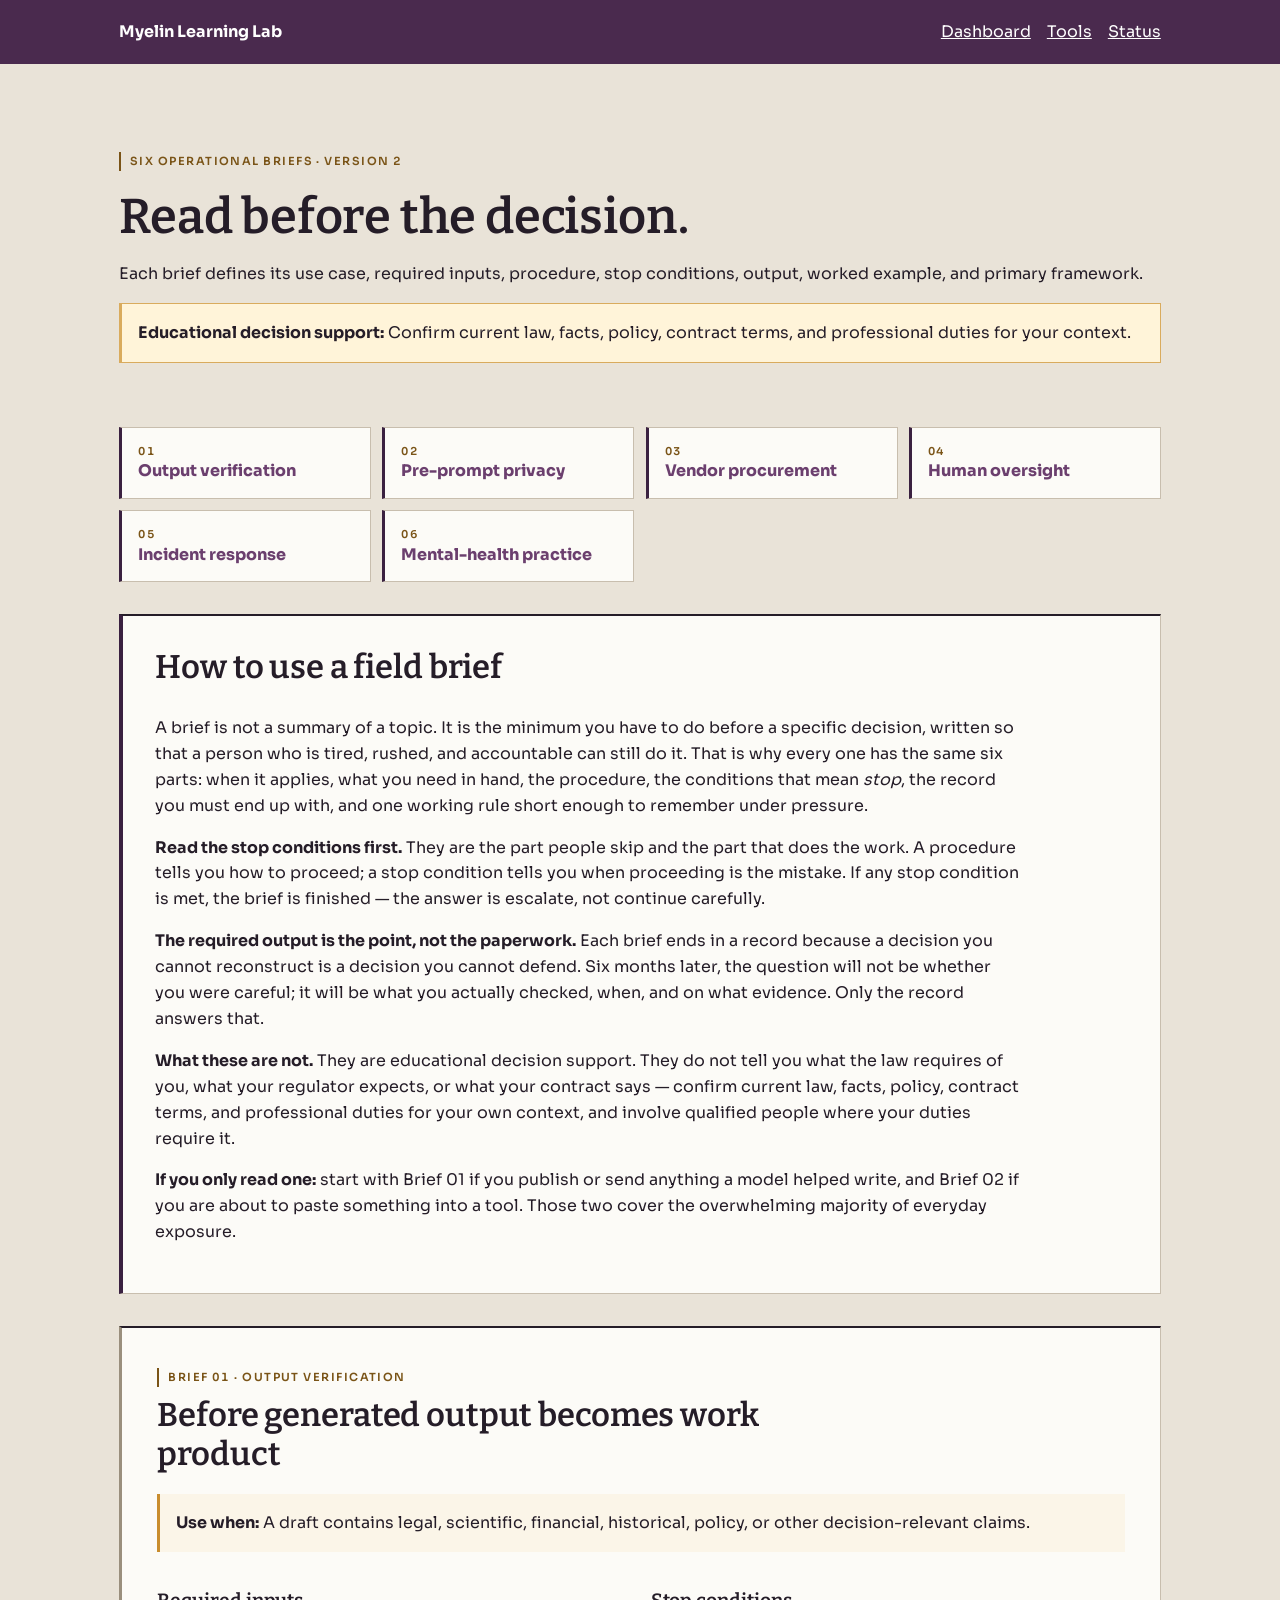
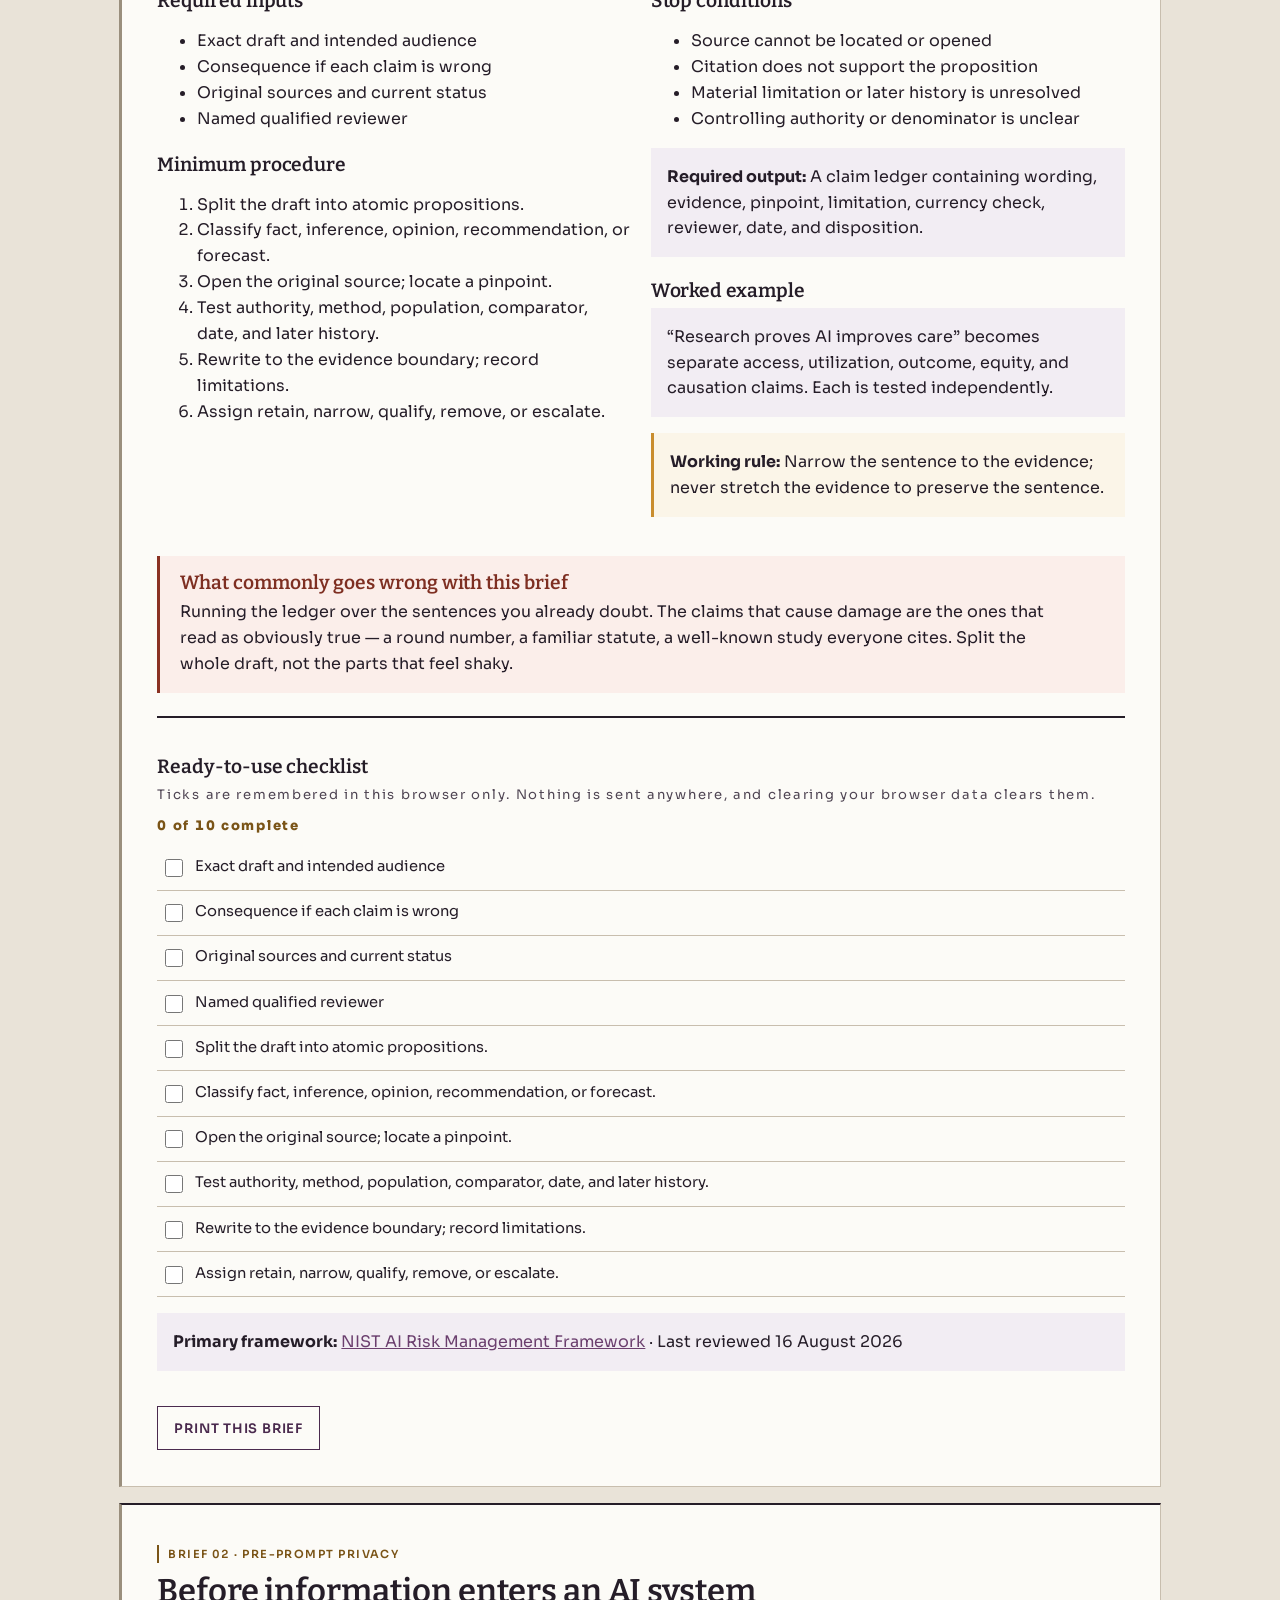
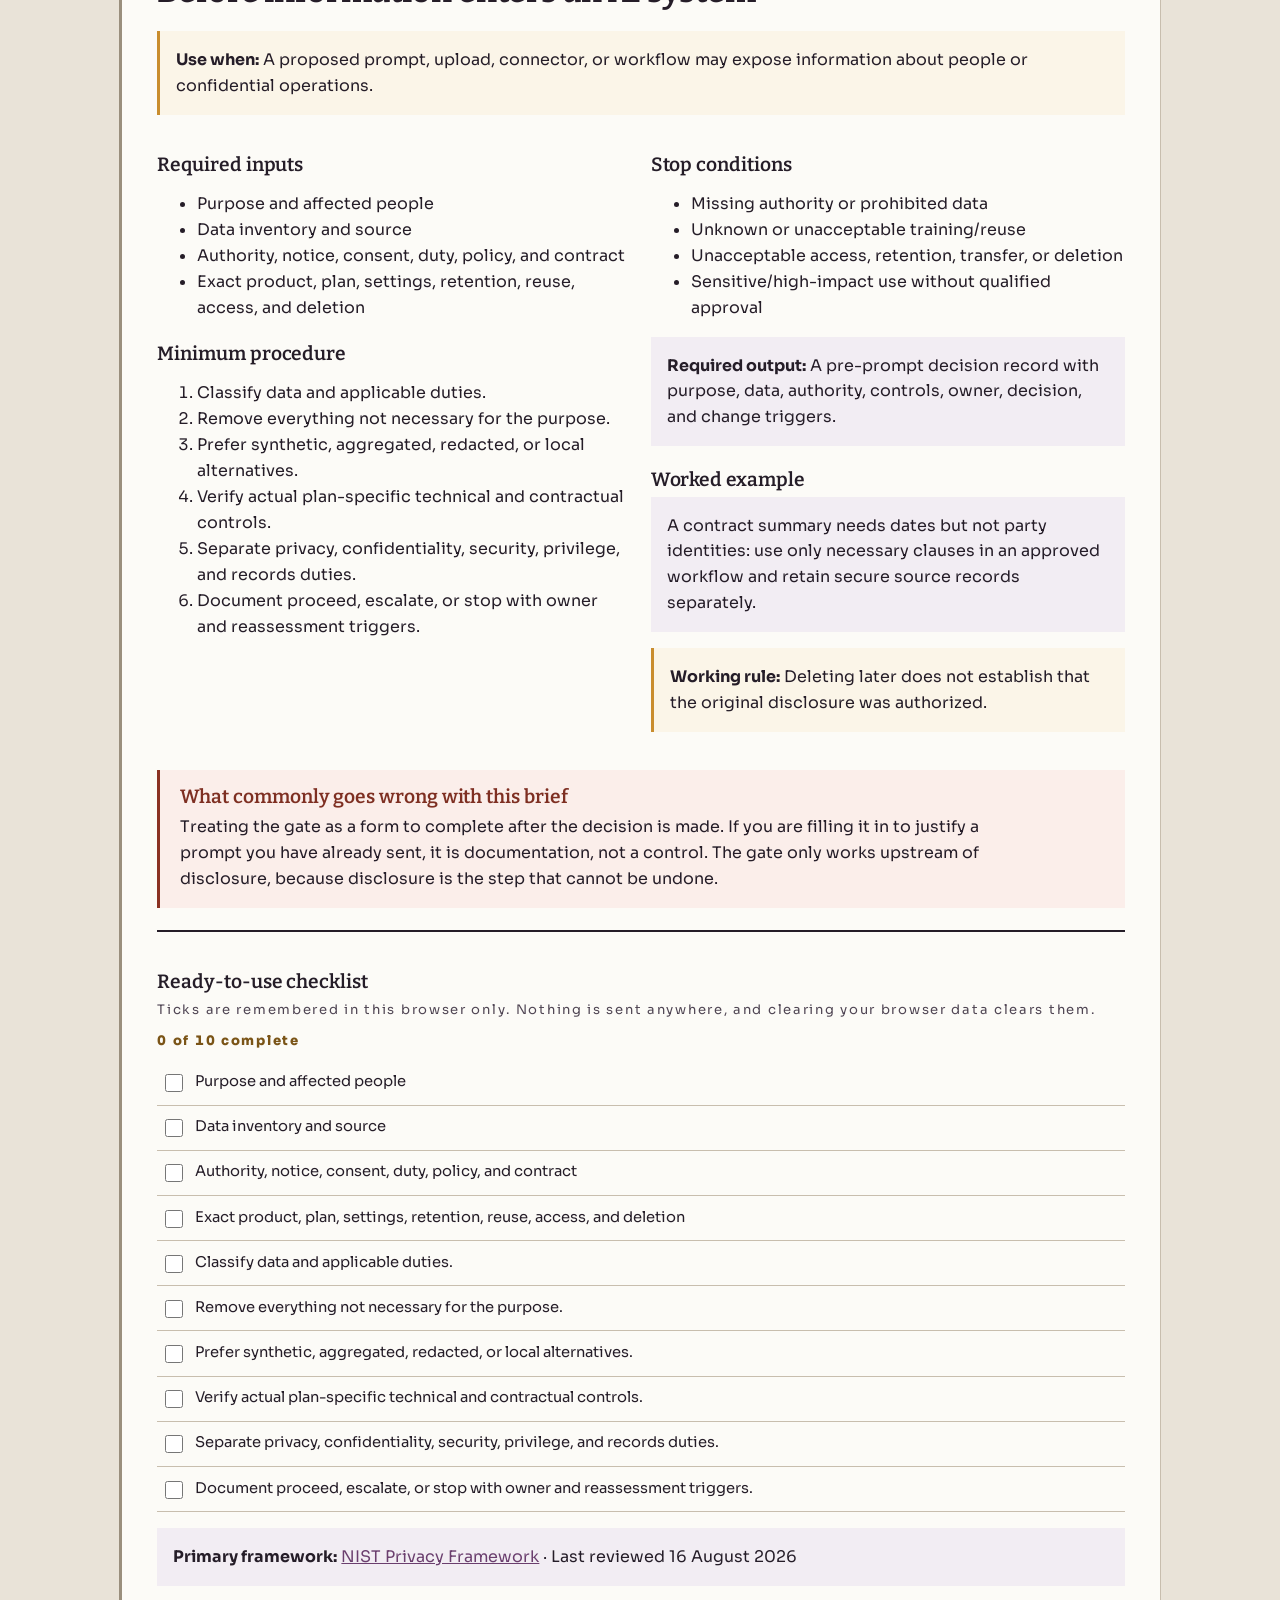
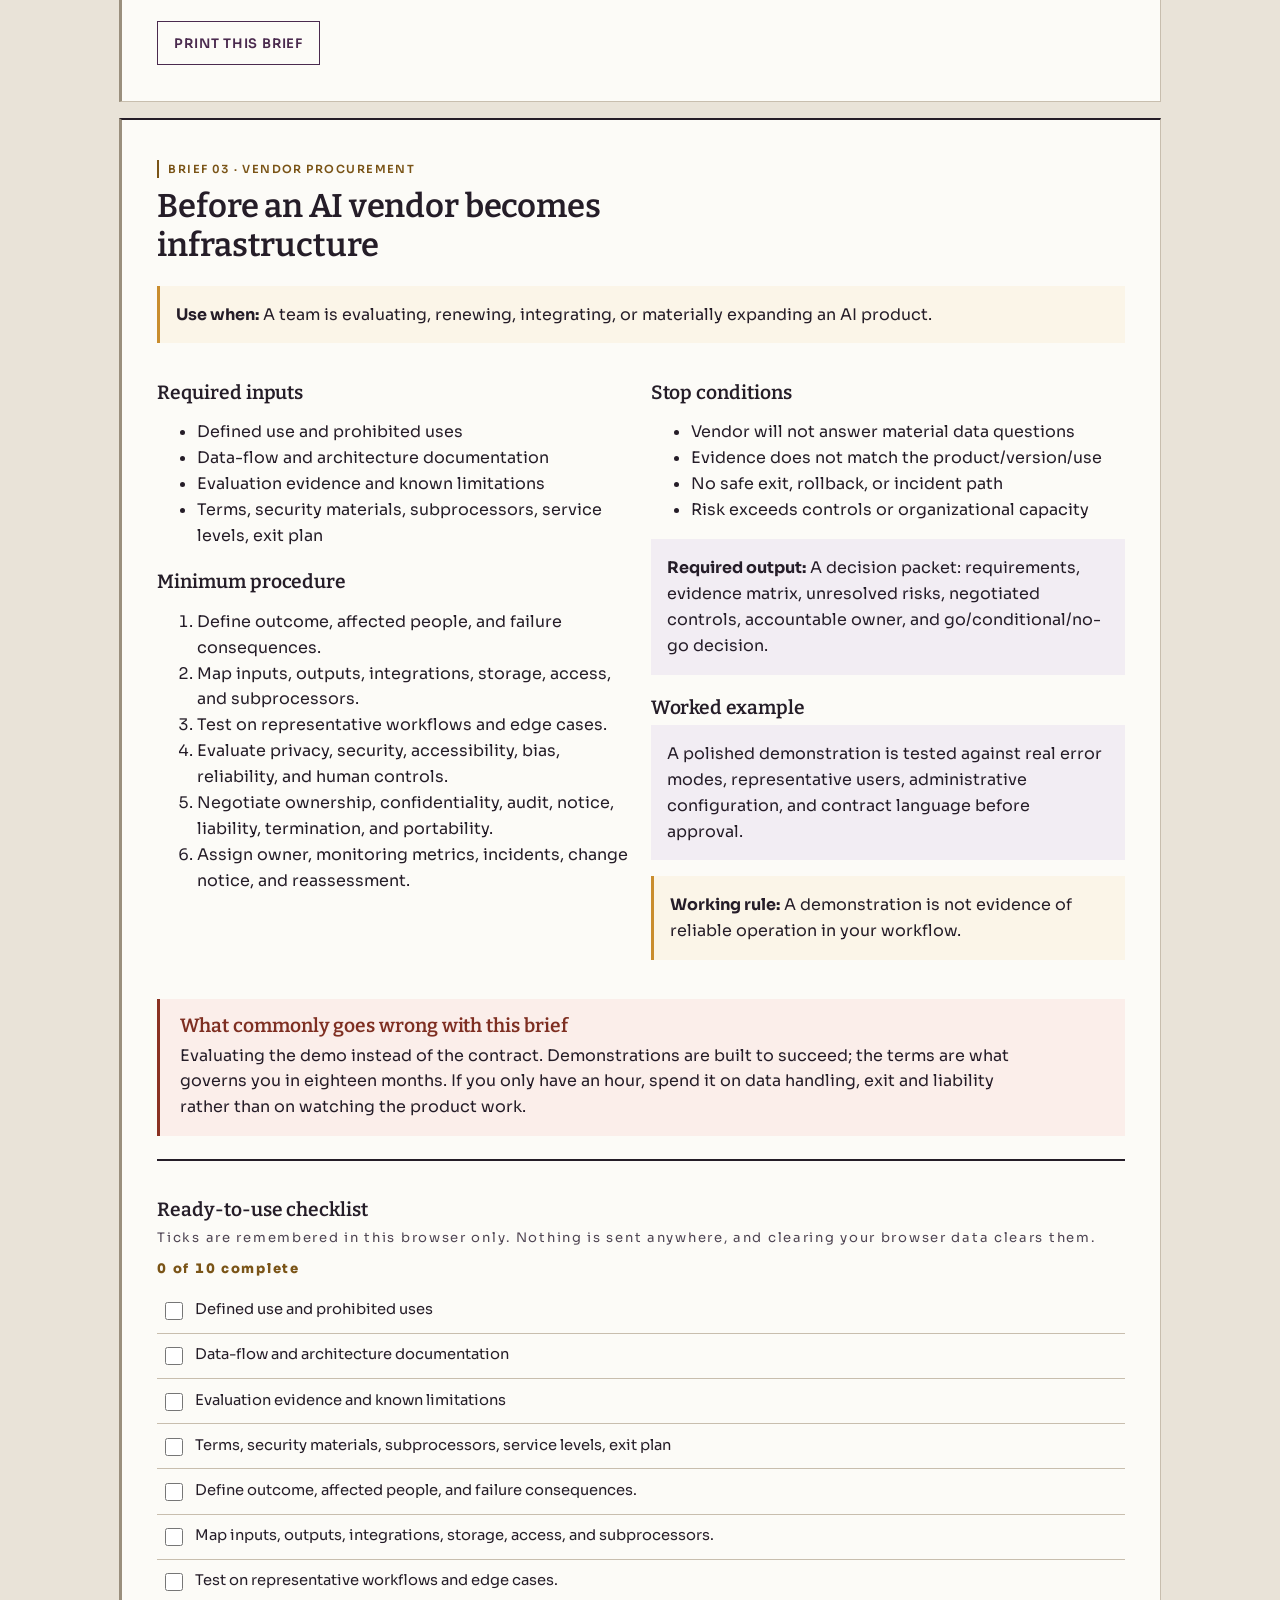
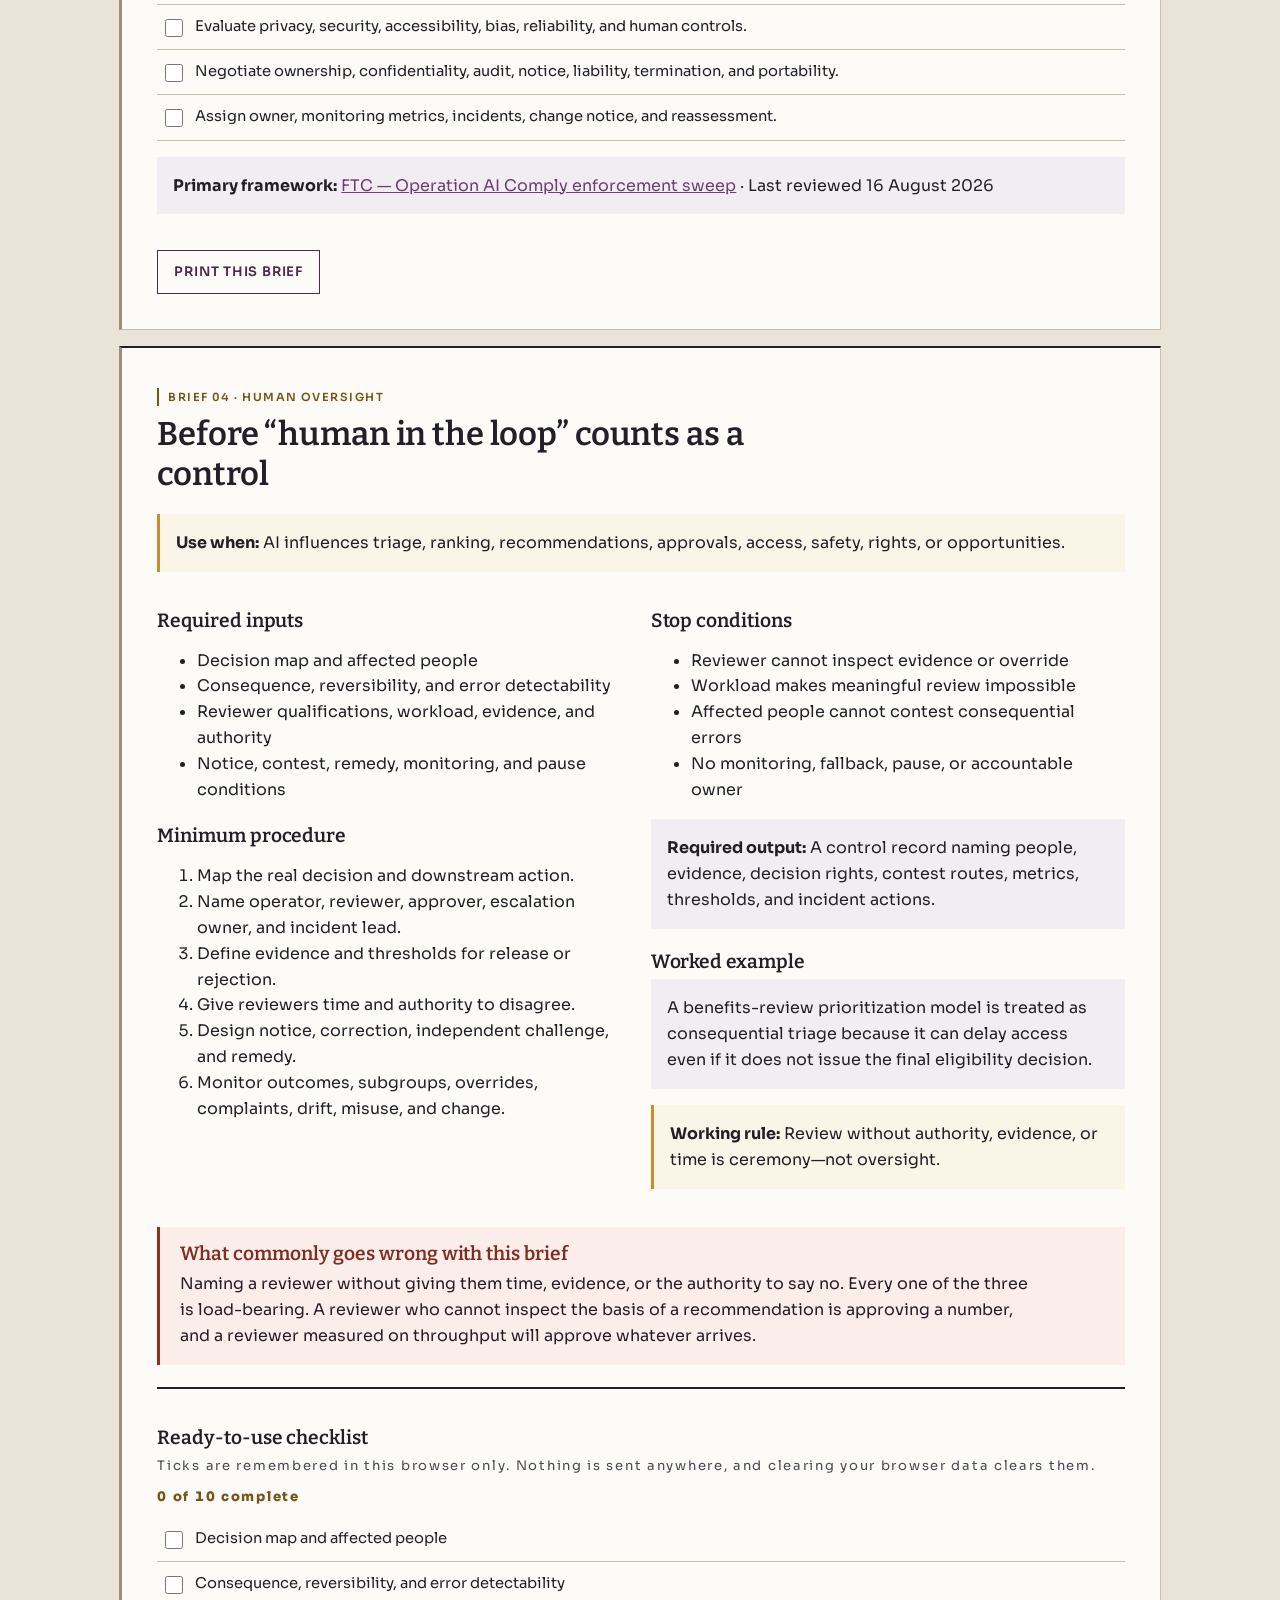
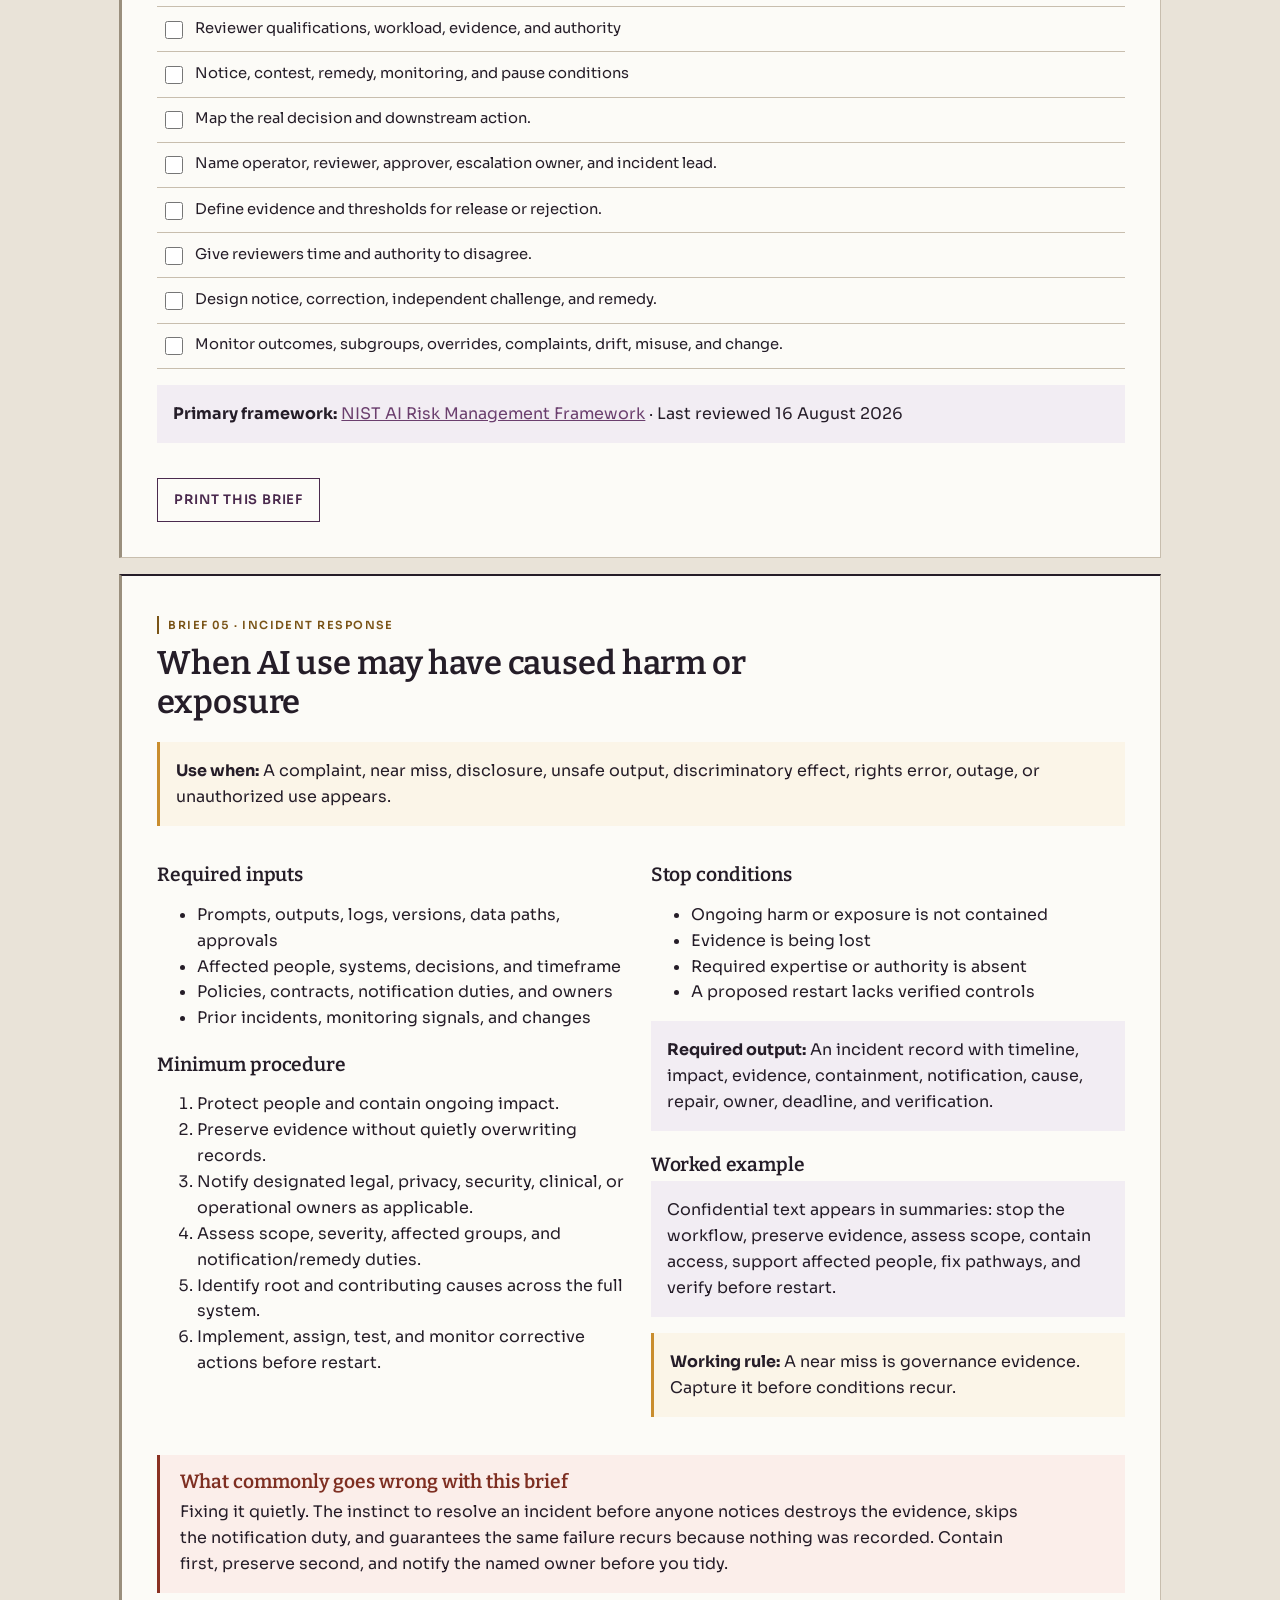
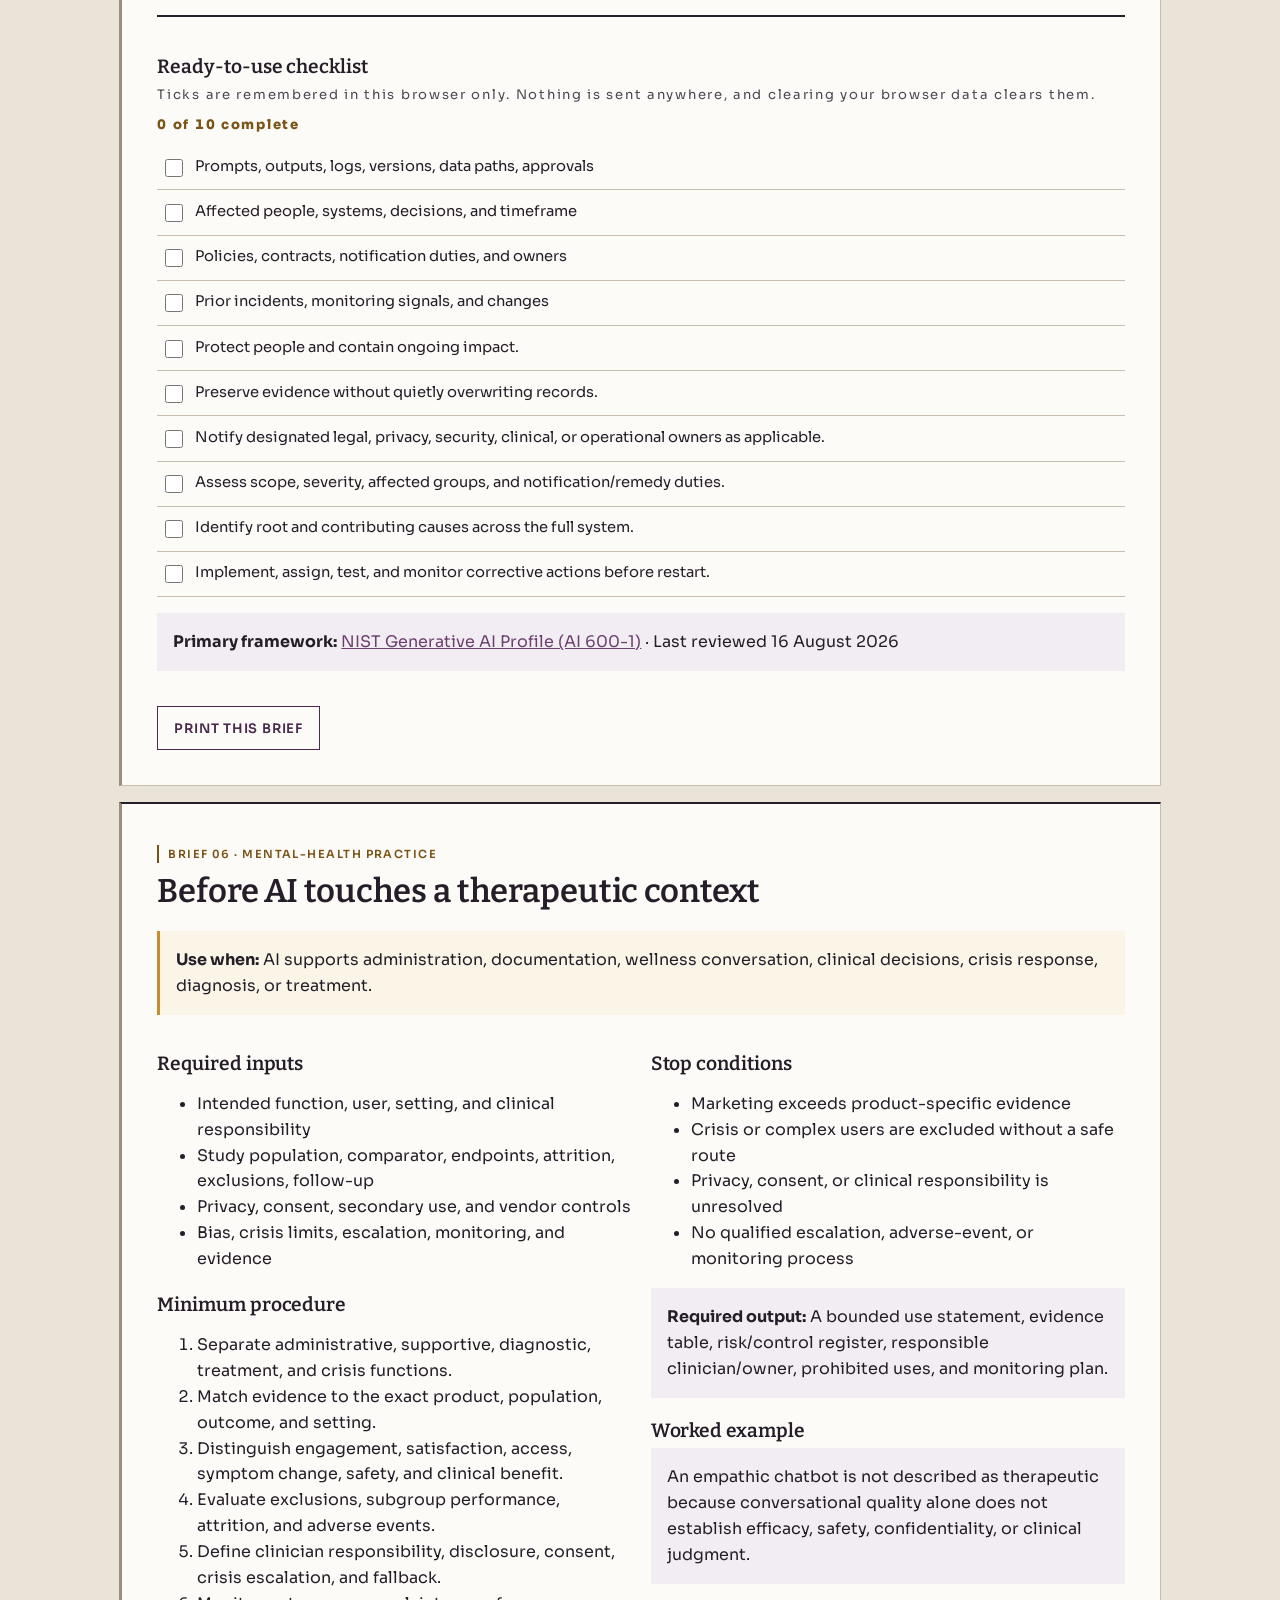
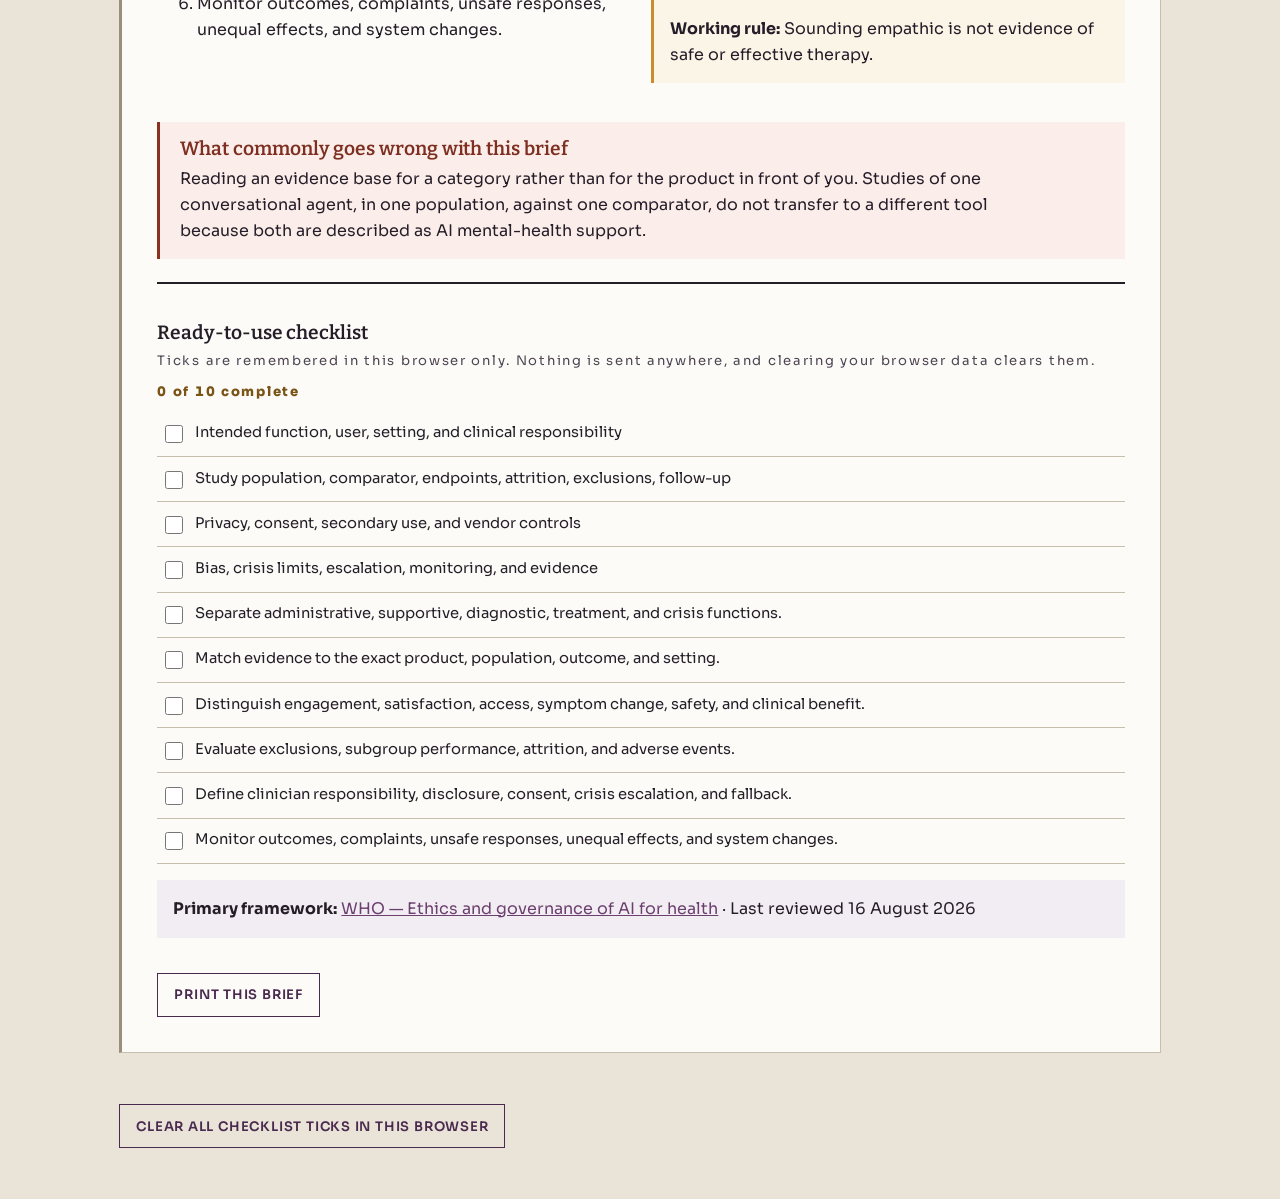
==== commit 7326a7b2: "Set the briefs as the field manual they are used as Myelin's colour was never the problem — the aube" ====
--- a/briefs.html
+++ b/briefs.html
@@ -1,4 +1,4 @@
-<!doctype html><html lang="en"><head><meta charset="utf-8"><meta name="viewport" content="width=device-width,initial-scale=1"><title>Field Brief Library · Myelin</title><meta name="description" content="Six detailed, source-linked field briefs for responsible AI decisions."><style>:root{--p:#4a2a4e;--g:#c98d2e;--g-text:#916621;--bg:#f7f2e8;--paper:#fffdf8;--line:#ddd2c1}*{box-sizing:border-box}html{scroll-behavior:smooth}body{margin:0;background:var(--bg);color:#281f2b;font:16px/1.65 system-ui}a{color:#6b3f6e}.wrap{max-width:1080px;margin:auto;padding:1.2rem}header{background:var(--p);color:white}header .wrap{display:flex;gap:1rem;align-items:center;flex-wrap:wrap}header strong{margin-right:auto}header a{color:white}h1,h2,h3{font-family:Georgia,serif;line-height:1.12}.hero{padding:4rem 0 2rem}h1{font-size:clamp(3rem,8vw,6rem);margin:.15em 0}.eyebrow{text-transform:uppercase;letter-spacing:.13em;color:var(--g-text);font-size:.72rem;font-weight:800}.notice,.callout,.source,.output{padding:1rem;border-radius:9px}.notice{background:#fff4d9;border:1px solid #d9ab5d}.index{display:grid;grid-template-columns:repeat(auto-fit,minmax(220px,1fr));gap:.7rem;margin:2rem 0}.index a,.brief{background:var(--paper);border:1px solid var(--line);border-radius:12px;padding:1rem}.index a{text-decoration:none;font-weight:750}.brief{margin:1rem 0;padding:clamp(1.2rem,4vw,2.2rem)}.cols{display:grid;grid-template-columns:1fr 1fr;gap:1.2rem}.callout{border-left:4px solid var(--g);background:#fbf5e8}.source,.output{background:#f2edf3}.checklist label{display:block;padding:.45rem;border-bottom:1px solid var(--line)}.print{border:1px solid var(--p);border-radius:999px;padding:.6rem 1rem;background:transparent;color:var(--p);font-weight:750;cursor:pointer}details{margin:1rem 0}summary{cursor:pointer;font-weight:800}@media(max-width:700px){.cols{grid-template-columns:1fr}}.brief{overflow-wrap:anywhere}@media print{header,.hero,.index,.print,.reset-row,.read-guide{display:none}.brief{border:0;break-inside:avoid}body.printing-one .brief{display:none}body.printing-one .brief.printing{display:block}}.read-guide{background:var(--paper);border:1px solid var(--line);border-left:5px solid var(--p);border-radius:12px;padding:clamp(1.2rem,4vw,2rem);margin:2rem 0}.read-guide h2{margin-top:0;font-size:clamp(1.5rem,3.4vw,2.1rem)}.read-guide p{max-width:72ch}.index a{display:flex;flex-direction:column;gap:.2rem;line-height:1.3}.ix-n{font-size:.7rem;letter-spacing:.12em;color:var(--g-text);font-weight:800}.brief h2{font-size:clamp(1.5rem,3.6vw,2.2rem);margin:.2em 0 .6em}.brief h3{font-size:1rem;margin:1.4rem 0 .4rem}.example{background:#f2edf3;border-radius:9px;padding:1rem;margin:.4rem 0}.misuse{border-left:4px solid #993b2c;background:#fbeeea;border-radius:0 10px 10px 0;padding:1rem 1.2rem;margin:1.4rem 0}.misuse h3{margin:0 0 .4rem;color:#7e2f22}.misuse p{margin:0;max-width:72ch}.checklist{margin-top:1.4rem;border-top:1px solid var(--line);padding-top:1rem}.ck-note{font-size:.82rem;color:#5d5061;margin:.2rem 0 .6rem}.ck-count{font-size:.82rem;font-weight:800;color:var(--g-text);margin:.2rem 0 .6rem}.ck-count.done{color:#256448}.checklist label{display:flex;gap:.6rem;align-items:flex-start;padding:.55rem .2rem;border-bottom:1px solid var(--line);cursor:pointer}.checklist input{margin-top:.25rem;width:18px;height:18px;flex:none}a:focus-visible,button:focus-visible,input:focus-visible,summary:focus-visible{outline:3px solid var(--p);outline-offset:2px}header a:focus-visible{outline-color:#f7d9a0}.print{margin-top:1.2rem;min-height:44px}.reset-row{margin:2rem 0}@media(max-width:700px){.read-guide{padding:1.1rem}}</style><link rel="canonical" href="https://myelin-ce.vercel.app/briefs"><meta property="og:type" content="website"><meta property="og:title" content="Field Brief Library"><meta property="og:description" content="Six detailed, source-linked field briefs for responsible AI decisions."><meta property="og:url" content="https://myelin-ce.vercel.app/briefs"><meta property="og:image" content="https://myelin-ce.vercel.app/og.png"><meta property="og:image:width" content="1200"><meta property="og:image:height" content="630"><meta name="twitter:card" content="summary_large_image"><meta name="twitter:image" content="https://myelin-ce.vercel.app/og.png"><link rel="icon" type="image/png" href="/icon-myelin-192.png"><link rel="apple-touch-icon" href="/icon-myelin-180.png"></head><body><header><div class="wrap"><strong>Myelin Learning Lab</strong><a href="/">Dashboard</a><a href="/tools">Tools</a><a href="/status">Status</a></div></header><main class="wrap"><section class="hero"><div class="eyebrow">Six operational briefs · version 2</div><h1>Read before the decision.</h1><p>Each brief defines its use case, required inputs, procedure, stop conditions, output, worked example, and primary framework.</p><div class="notice"><strong>Educational decision support:</strong> Confirm current law, facts, policy, contract terms, and professional duties for your context.</div></section><nav class="index" id="index" aria-label="Jump to a brief">
+<!doctype html><html lang="en"><head><meta charset="utf-8"><meta name="viewport" content="width=device-width,initial-scale=1"><title>Field Brief Library · Myelin</title><meta name="description" content="Six detailed, source-linked field briefs for responsible AI decisions."><style>:root{--p:#4a2a4e;--g:#c98d2e;--g-text:#7A5417;--bg:#E9E3D8;--paper:#FCFBF7;--line:#C8BEAE}*{box-sizing:border-box}html{scroll-behavior:smooth}body{margin:0;background:var(--bg);color:#281f2b;font:16px/1.62 'Sora',system-ui,-apple-system,'Segoe UI',sans-serif}a{color:#6b3f6e}.wrap{max-width:1080px;margin:auto;padding:1.2rem}header{background:var(--p);color:white}header .wrap{display:flex;gap:1rem;align-items:center;flex-wrap:wrap}header strong{margin-right:auto}header a{color:white}h1,h2,h3{font-family:'Bitter',ui-serif,serif;line-height:1.12}.hero{padding:4rem 0 2rem}h1{font-size:clamp(3rem,8vw,6rem);margin:.15em 0}.eyebrow{text-transform:uppercase;letter-spacing:.13em;color:var(--g-text);font-size:.72rem;font-weight:800}.notice,.callout,.source,.output{padding:1rem;border-radius:0}.notice{background:#fff4d9;border:1px solid #d9ab5d}.index{display:grid;grid-template-columns:repeat(auto-fit,minmax(220px,1fr));gap:.7rem;margin:2rem 0}.index a,.brief{background:var(--paper);border:1px solid var(--line);border-radius:0;padding:1rem}.index a{text-decoration:none;font-weight:750}.brief{margin:1rem 0;padding:clamp(1.2rem,4vw,2.2rem)}.cols{display:grid;grid-template-columns:1fr 1fr;gap:1.2rem}.callout{border-left:4px solid var(--g);background:#fbf5e8}.source,.output{background:#f2edf3}.checklist label{display:block;padding:.45rem;border-bottom:1px solid var(--line)}.print{border:1px solid var(--p);border-radius:0;padding:.6rem 1rem;background:transparent;color:var(--p);font-weight:750;cursor:pointer}details{margin:1rem 0}summary{cursor:pointer;font-weight:800}@media(max-width:700px){.cols{grid-template-columns:1fr}}.brief{overflow-wrap:anywhere}@media print{header,.hero,.index,.print,.reset-row,.read-guide{display:none}.brief{border:0;break-inside:avoid}body.printing-one .brief{display:none}body.printing-one .brief.printing{display:block}}.read-guide{background:var(--paper);border:1px solid var(--line);border-left:5px solid var(--p);border-radius:0;padding:clamp(1.2rem,4vw,2rem);margin:2rem 0}.read-guide h2{margin-top:0;font-size:clamp(1.5rem,3.4vw,2.1rem)}.read-guide p{max-width:72ch}.index a{display:flex;flex-direction:column;gap:.2rem;line-height:1.3}.ix-n{font-size:.7rem;letter-spacing:.12em;color:var(--g-text);font-weight:800}.brief h2{font-size:clamp(1.5rem,3.6vw,2.2rem);margin:.2em 0 .6em}.brief h3{font-size:1rem;margin:1.4rem 0 .4rem}.example{background:#f2edf3;border-radius:0;padding:1rem;margin:.4rem 0}.misuse{border-left:4px solid #8A3122;background:#fbeeea;border-radius:0;padding:1rem 1.2rem;margin:1.4rem 0}.misuse h3{margin:0 0 .4rem;color:#7e2f22}.misuse p{margin:0;max-width:72ch}.checklist{margin-top:1.4rem;border-top:1px solid var(--line);padding-top:1rem}.ck-note{font-size:.82rem;color:#4F4553;margin:.2rem 0 .6rem}.ck-count{font-size:.82rem;font-weight:800;color:var(--g-text);margin:.2rem 0 .6rem}.ck-count.done{color:#1D5239}.checklist label{display:flex;gap:.6rem;align-items:flex-start;padding:.55rem .2rem;border-bottom:1px solid var(--line);cursor:pointer}.checklist input{margin-top:.25rem;width:18px;height:18px;flex:none}a:focus-visible,button:focus-visible,input:focus-visible,summary:focus-visible{outline:3px solid var(--p);outline-offset:2px}header a:focus-visible{outline-color:#f7d9a0}.print{margin-top:1.2rem;min-height:44px}.reset-row{margin:2rem 0}@media(max-width:700px){.read-guide{padding:1.1rem}}</style><link rel="canonical" href="https://myelin-ce.vercel.app/briefs"><meta property="og:type" content="website"><meta property="og:title" content="Field Brief Library"><meta property="og:description" content="Six detailed, source-linked field briefs for responsible AI decisions."><meta property="og:url" content="https://myelin-ce.vercel.app/briefs"><meta property="og:image" content="https://myelin-ce.vercel.app/og.png"><meta property="og:image:width" content="1200"><meta property="og:image:height" content="630"><meta name="twitter:card" content="summary_large_image"><meta name="twitter:image" content="https://myelin-ce.vercel.app/og.png"><link rel="icon" type="image/png" href="/icon-myelin-192.png"><link rel="apple-touch-icon" href="/icon-myelin-180.png"><link rel="preconnect" href="https://fonts.googleapis.com"><link rel="preconnect" href="https://fonts.gstatic.com" crossorigin><link rel="stylesheet" href="https://fonts.googleapis.com/css2?family=Bitter:ital,wght@0,400;0,500;0,600;0,700;1,400&family=Sora:wght@400;500;600;700&display=swap"><link rel="stylesheet" href="/manual.css"></head><body><header><div class="wrap"><strong>Myelin Learning Lab</strong><a href="/">Dashboard</a><a href="/tools">Tools</a><a href="/status">Status</a></div></header><main class="wrap"><section class="hero"><div class="eyebrow">Six operational briefs · version 2</div><h1>Read before the decision.</h1><p>Each brief defines its use case, required inputs, procedure, stop conditions, output, worked example, and primary framework.</p><div class="notice"><strong>Educational decision support:</strong> Confirm current law, facts, policy, contract terms, and professional duties for your context.</div></section><nav class="index" id="index" aria-label="Jump to a brief">
       <a href="#verification"><span class="ix-n">01</span>Output verification</a>
       <a href="#privacy"><span class="ix-n">02</span>Pre-prompt privacy</a>
       <a href="#procurement"><span class="ix-n">03</span>Vendor procurement</a>
--- a/manual.css
+++ b/manual.css
@@ -0,0 +1,123 @@
+/* ═══════════════════════════════════════════════════════════════════════════
+   Myelin — a field manual.
+
+   The colour here was never the problem: the aubergine and gold are Myelin's
+   and they stay. The type was. Every page was Georgia headings on system-ui
+   body over #f7f2e8 cream, with 14–16px rounded cards and 999px pill
+   buttons — the same page seven unrelated builds in this estate were
+   rendering, distinguishable only by accent hue.
+
+   These are continuing-education field briefs: material somebody carries into
+   a room, works through, ticks off and marks up. So it is set as a manual.
+   Bitter is a slab serif drawn to hold ink at small sizes on rough stock;
+   Sora takes the apparatus — designators, labels, checklists, controls. The
+   cream ground becomes board (#E9E3D8) with the panels as sheet, and every
+   radius goes flat, because a manual has trimmed edges and printed rules,
+   not soft cards. Panels are hung from a 2px head rule; briefs and lessons
+   carry a marked gutter down the left, the way a working copy does.
+
+   This layer loads after each page's own styles. It carries form only, and
+   it keeps every affordance underneath it: focus rings, print rules, reduced
+   motion, the 44px touch targets, and the checklists that make the manual
+   markable in the first place.
+   ═══════════════════════════════════════════════════════════════════════════ */
+
+:root{
+  --slab:'Bitter',ui-serif,serif;
+  --appar:'Sora',system-ui,-apple-system,'Segoe UI',sans-serif;
+  --board:#E9E3D8;
+  --sheet:#FCFBF7;
+  --m-ink:#251D28;
+  --m-rule:#C8BEAE;
+  --m-rule-firm:#9A8F7D;
+  --plum-deep:#3A2140;
+}
+
+body{font-family:var(--appar);font-size:16px;background:var(--board);color:var(--m-ink)}
+h1,h2,h3,h4,.side-h{font-family:var(--slab);font-weight:600;letter-spacing:-.004em}
+
+/* A manual has a cover line, not a 6.2rem display headline. */
+h1{font-size:clamp(1.95rem,4.2vw,3.05rem);line-height:1.12;margin:.35em 0 .3em;max-width:24ch}
+.section h2,.course-head h2,.read-guide h2,.brief h2,.lesson h2,h2{
+  font-size:clamp(1.4rem,2.8vw,2.05rem);line-height:1.2;max-width:30ch}
+.brief h3,.lesson h3,h3{font-size:clamp(1.02rem,1.6vw,1.2rem)}
+.hero{padding:clamp(2.6rem,6vw,4rem) 0 clamp(1.4rem,3vw,2rem)}
+header.myelin-cover,.hero.cover{background:var(--plum-deep)}
+
+/* Designators and labels are apparatus: tabular, tracked, ruled off. */
+.eyebrow,.ix-n,.progressText,.ck-count,.ck-note,.cite{font-family:var(--appar);
+  font-variant-numeric:tabular-nums;letter-spacing:.13em}
+.eyebrow{font-size:.7rem;font-weight:600;text-transform:uppercase;
+  border-left:2px solid currentColor;padding-left:.55rem;display:inline-block}
+.ix-n{font-size:.68rem;font-weight:600}
+
+/* Flat stock. No card ever regains a corner radius on this site. */
+.card,.brief,.lesson,.quiz,.record,.tool,.read-guide,.notice,.callout,.source,
+.output,.objective,.scenario,.example,.datum,.data div,.result,.finding,
+.disclaimer,.table,.cta,.side,.check,.attest,.answer,label.answer,fieldset,
+input,textarea,select,.teach,.misuse,.boundary-light,.next,.progress,.meter,
+.bar,.btn,.pill,.print,.tabs button,.tabs a,.lesson-nav button,.lesson-nav a{
+  border-radius:0}
+
+.brief,.lesson,.tool,.read-guide,.record,.quiz,.card{
+  background:var(--sheet);border:1px solid var(--m-rule);border-top:2px solid var(--m-ink)}
+.index a{background:var(--sheet);border:1px solid var(--m-rule);border-left:3px solid var(--plum-deep)}
+
+/* the marked gutter of a working copy */
+.brief,.lesson{border-left:3px solid var(--m-rule-firm)}
+.read-guide{border-left:4px solid var(--plum-deep)}
+
+.notice,.callout,.objective,.teach,.misuse,.boundary-light,.next{
+  border-radius:0;border-left-width:3px}
+
+/* Controls read as stamped, not as pills. */
+.btn,.pill,.print,.tabs button,.tabs a,.lesson-nav button,.lesson-nav a{
+  font-family:var(--appar);font-weight:600;font-size:.82rem;letter-spacing:.06em;
+  text-transform:uppercase}
+
+/* Checklists are the point of a manual: they get printed rules and room. */
+.checklist{border-top:2px solid var(--m-ink)}
+.checklist label{border-bottom:1px solid var(--m-rule);padding:.6rem .2rem;
+  font-family:var(--appar);font-size:.92rem;text-transform:none;letter-spacing:0}
+.checklist input{border-radius:0}
+
+/* Meters are gauges, not trophies. */
+.progress,.meter,.bar{height:4px;border-radius:0}
+.progress i,.meter i,.bar i{border-radius:0}
+
+table{font-family:var(--appar);font-variant-numeric:tabular-nums}
+th{font-family:var(--appar);font-size:.74rem;letter-spacing:.1em;text-transform:uppercase;
+  border-bottom:2px solid var(--m-ink)}
+td{border-top:1px solid var(--m-rule)}
+.table{border:0;border-top:2px solid var(--m-ink);background:none}
+
+code{font-family:var(--appar);letter-spacing:.01em}
+
+/* The lede colour was set for a dark cover and then used on light stock,
+   where it measured 1.16:1 — in the accessibility tree and invisible on the
+   page. It now takes its colour from the ground it is actually on. */
+.lead,.lede{font-family:var(--slab);font-size:clamp(1.02rem,1.5vw,1.16rem);
+  line-height:1.5;color:inherit;max-width:66ch}
+
+/* the free guide's call to action inherited a light-on-deep-gold pair once the
+   gold was deepened for AA; the text follows the fill */
+.cta .btn,.cta a.btn{color:#FFFFFF}
+
+footer{border-top:3px solid #C9922F}
+
+a:focus-visible,button:focus-visible,input:focus-visible,textarea:focus-visible,
+select:focus-visible,summary:focus-visible{outline:3px solid var(--plum-deep);outline-offset:2px}
+.hero a:focus-visible,header a:focus-visible,.dash a:focus-visible,.side a:focus-visible{
+  outline-color:#F3D79A}
+
+@media(prefers-reduced-motion:reduce){html{scroll-behavior:auto}*{transition:none!important;animation:none!important}}
+@media(forced-colors:active){
+  .brief,.lesson,.tool,.read-guide,.record,.quiz,.card,.index a{border-color:CanvasText}
+  .progress i,.meter i,.bar i{background:Highlight}
+}
+@media print{
+  body{background:#fff;color:#000}
+  .brief,.lesson,.tool,.read-guide{background:#fff;border:0;border-top:1px solid #000;break-inside:avoid}
+  .checklist label{border-bottom:1px solid #000}
+  a[href^="http"]::after{content:" (" attr(href) ")";font-size:.8em}
+}
